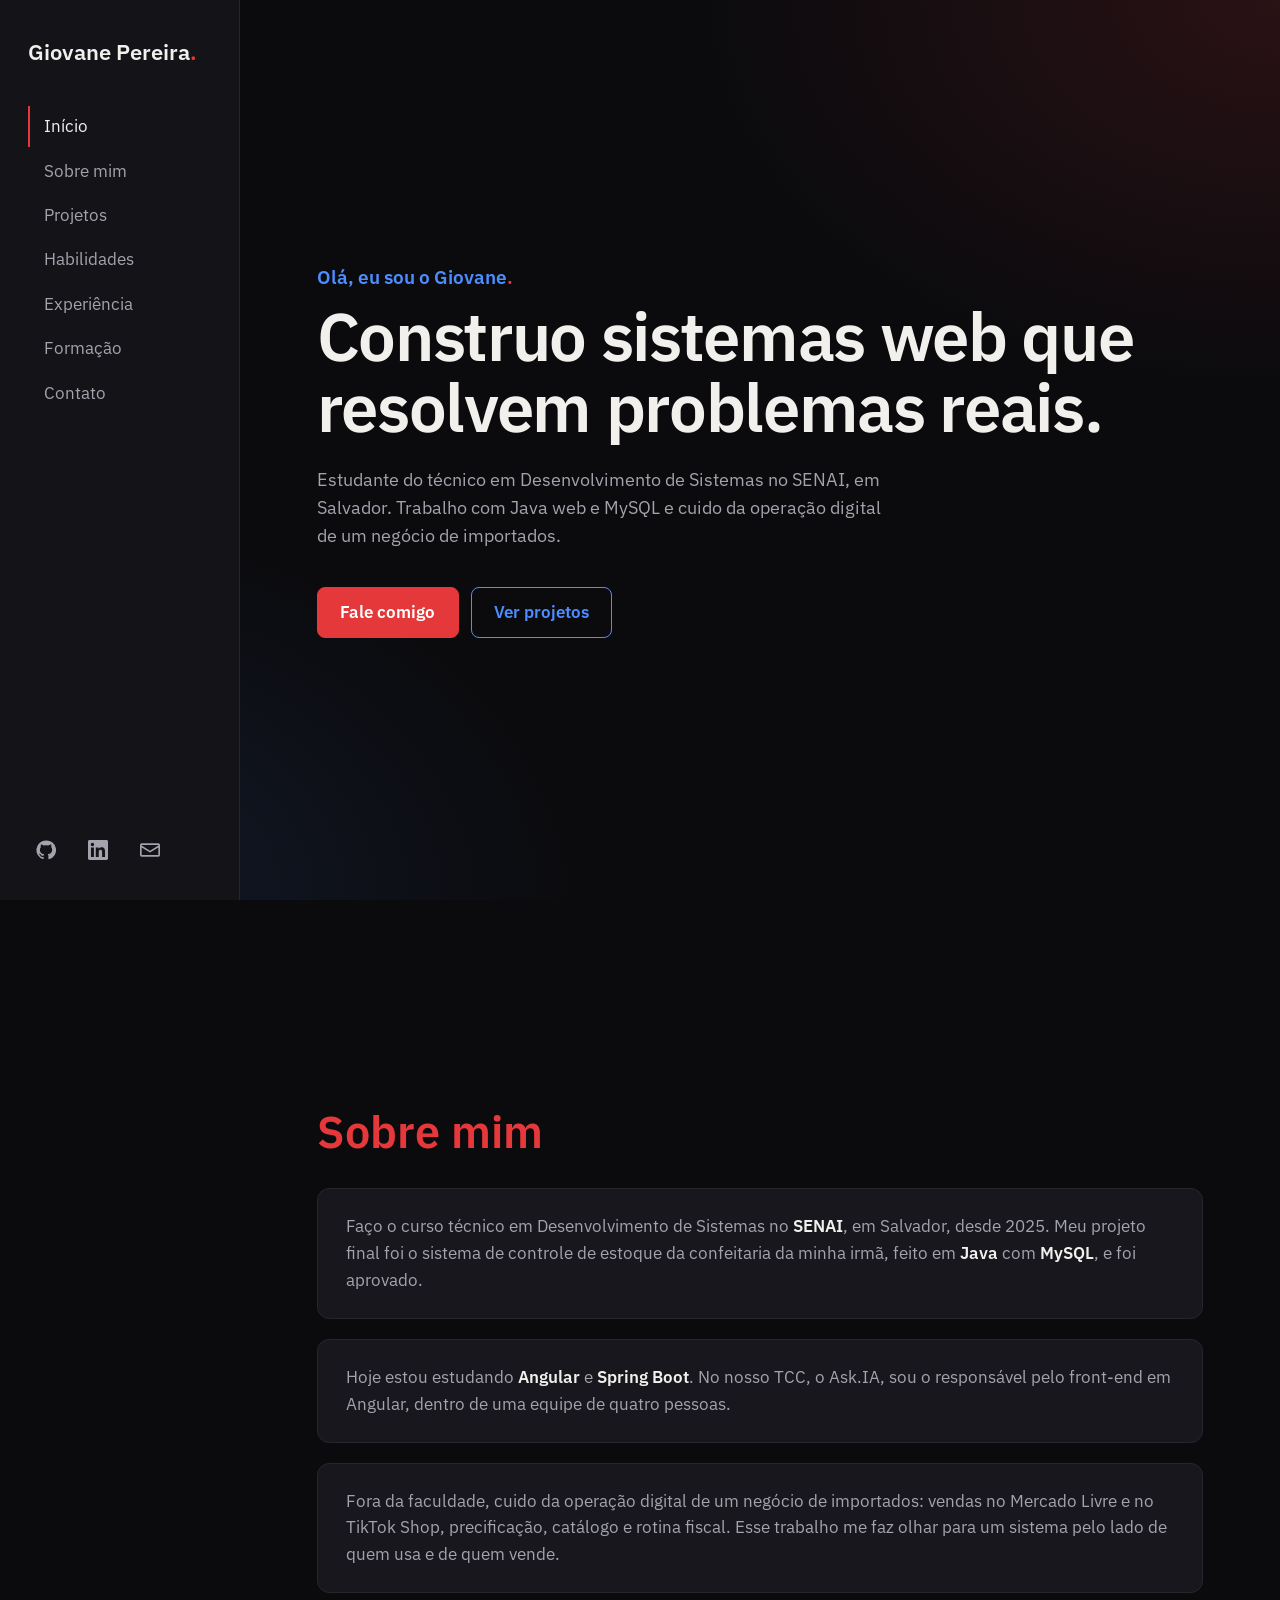
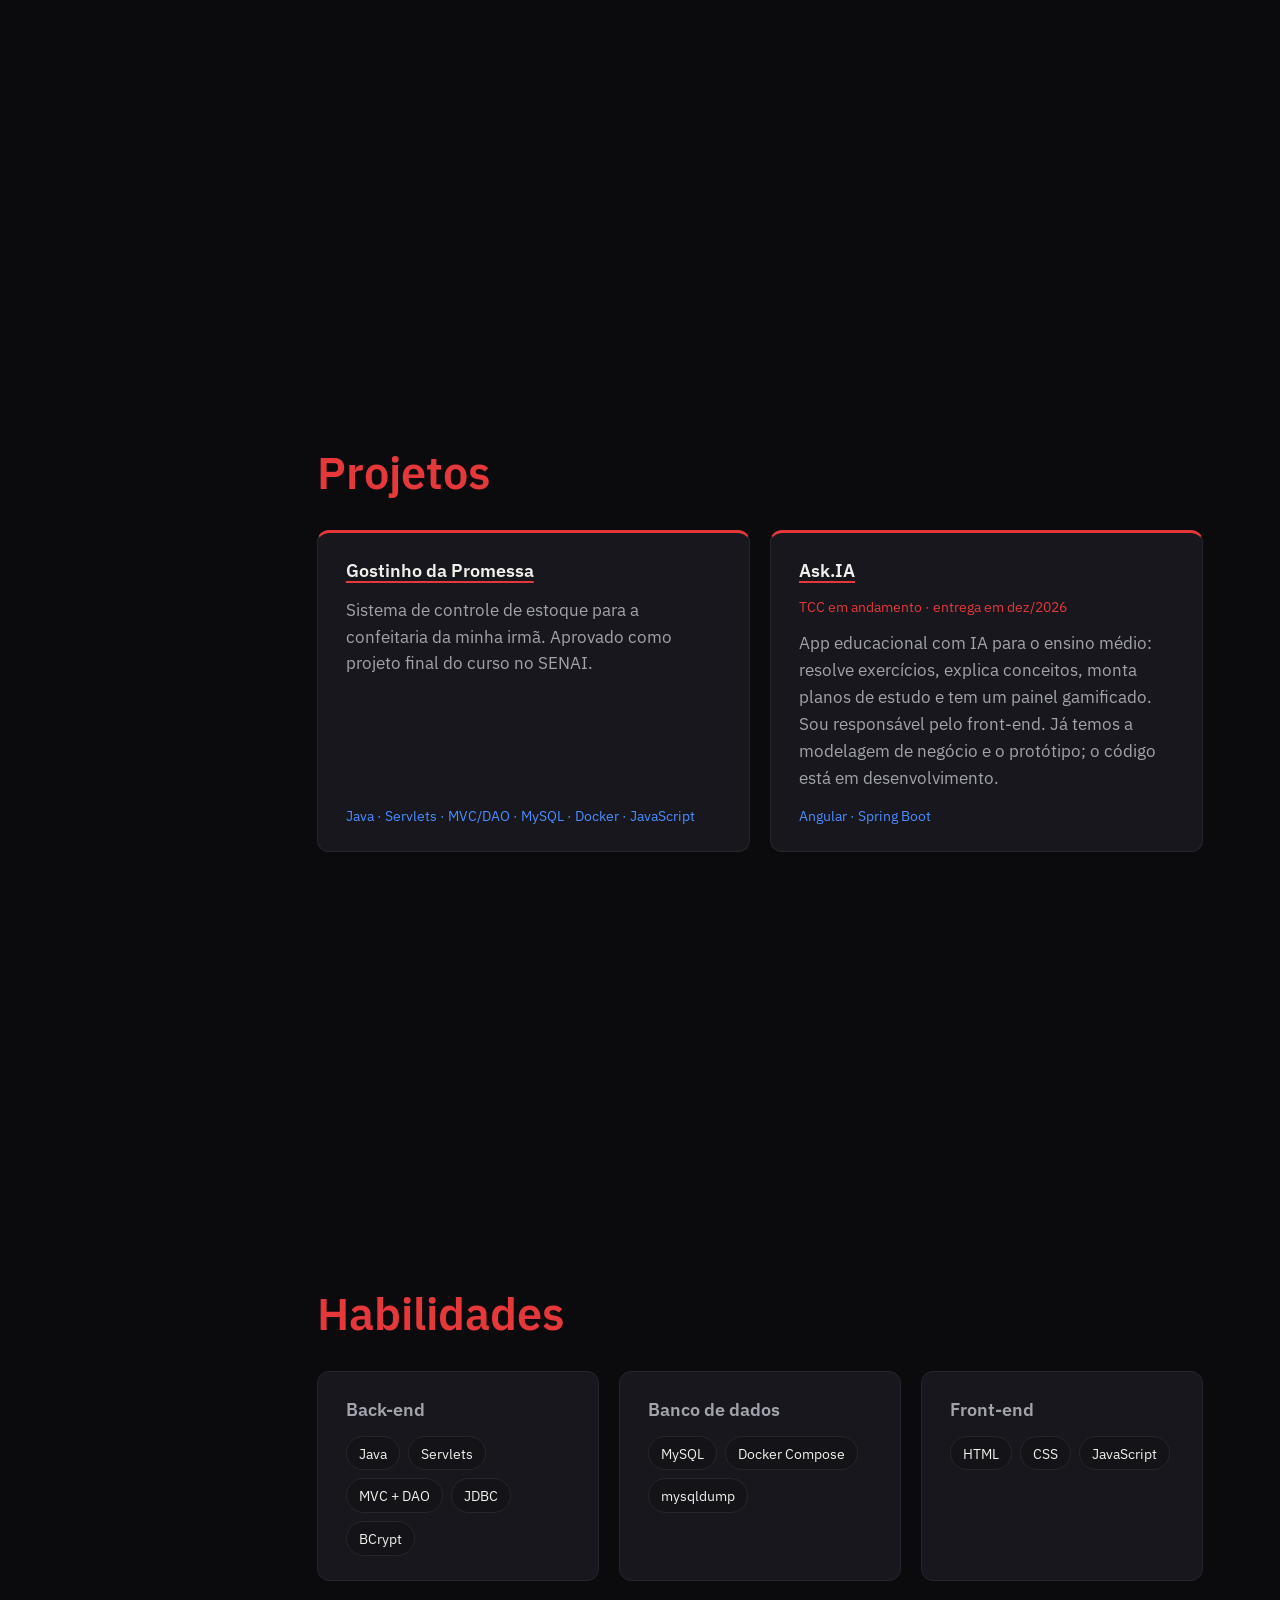
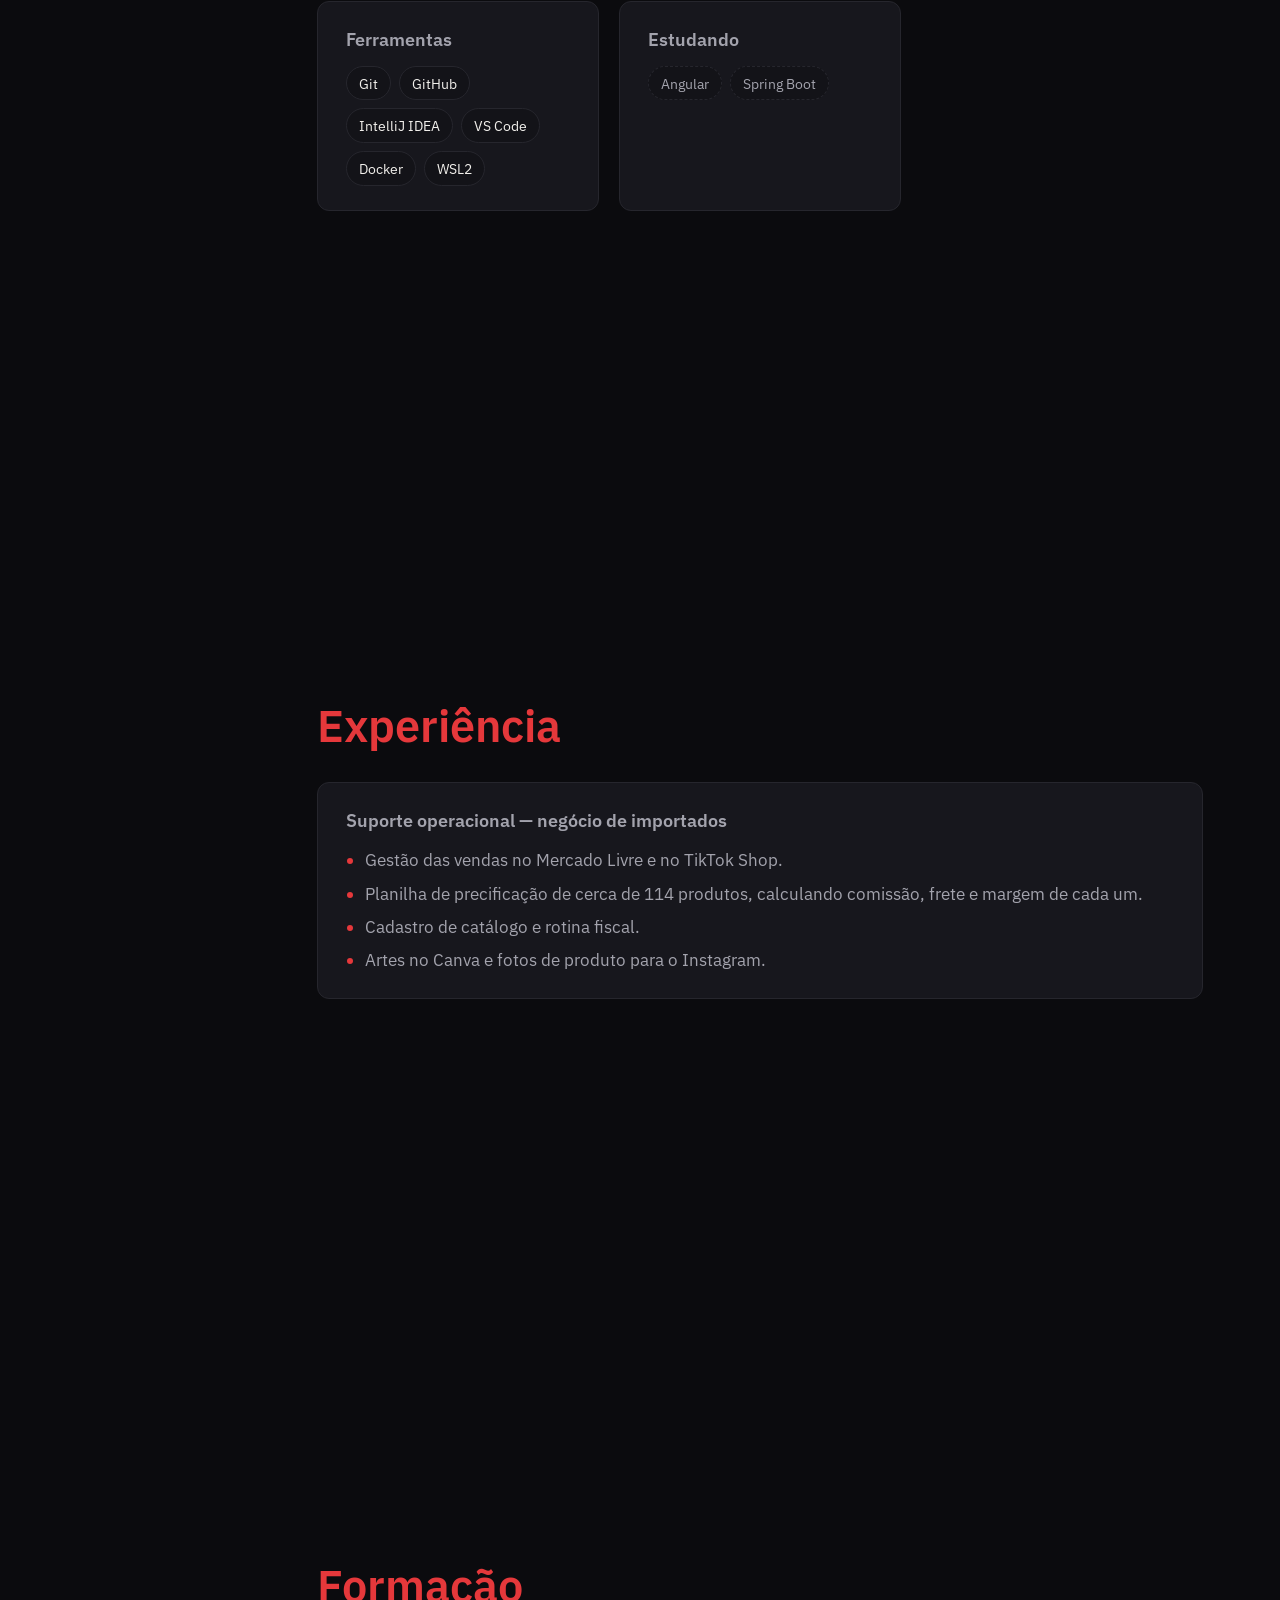
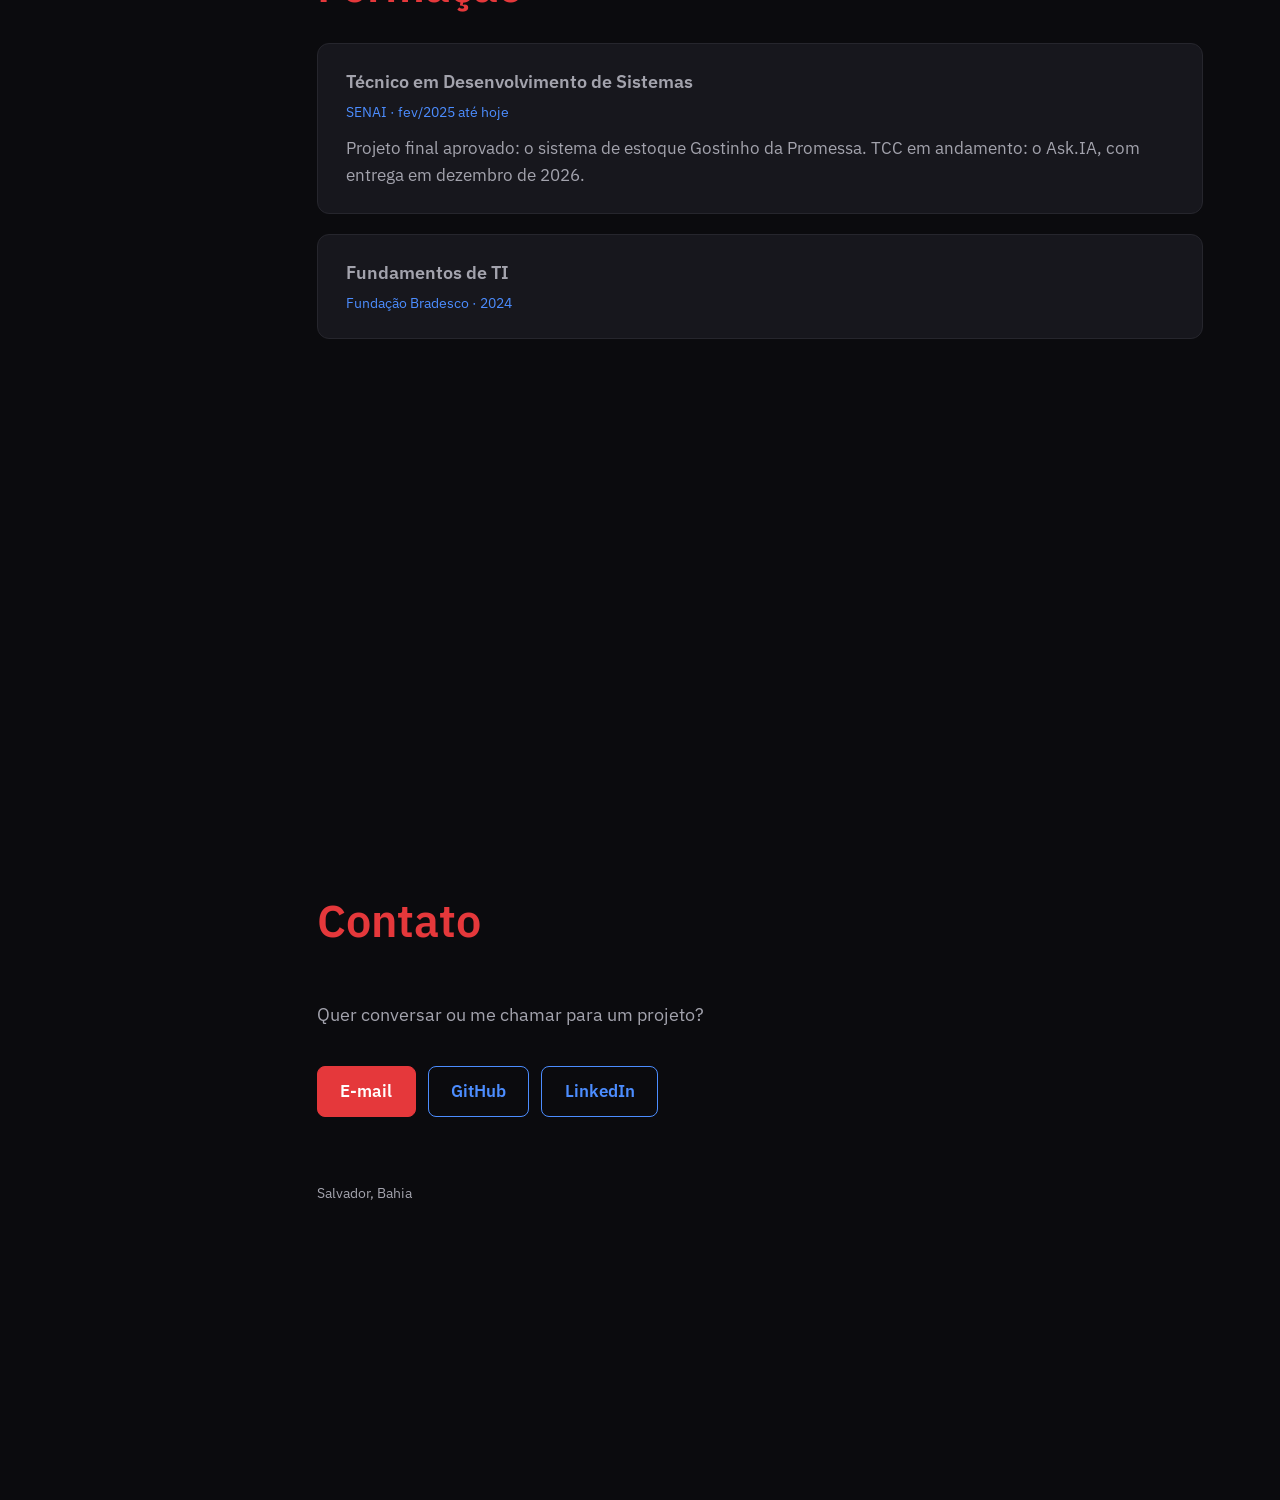
==== index.html @ b32527c3 "Linka o Ask.IA, remove sites de pagina unica e adiciona Formacao - Ask.IA agora aponta para o reposi" ====
<!DOCTYPE html>
<html lang="pt-BR">
<head>
  <meta charset="UTF-8">
  <meta name="viewport" content="width=device-width, initial-scale=1.0">
  <title>Giovane Pereira — Desenvolvedor</title>
  <meta name="description" content="Estudante do técnico em Desenvolvimento de Sistemas no SENAI, em Salvador. Java web, MySQL e front-end com HTML, CSS e JavaScript.">
  <meta name="theme-color" content="#0B0B0E">
  <link rel="preconnect" href="https://fonts.googleapis.com">
  <link rel="preconnect" href="https://fonts.gstatic.com" crossorigin>
  <link href="https://fonts.googleapis.com/css2?family=IBM+Plex+Sans:wght@400;600&display=swap" rel="stylesheet">
  <!-- O ?v= força o navegador a baixar o CSS novo quando ele mudar -->
  <link rel="stylesheet" href="styles.css?v=5">
</head>
<body>
  <aside class="lateral">
    <a class="marca" href="#inicio">Giovane Pereira<span class="ponto">.</span></a>

    <nav aria-label="Seções da página">
      <a href="#inicio">Início</a>
      <a href="#sobre">Sobre mim</a>
      <a href="#projetos">Projetos</a>
      <a href="#habilidades">Habilidades</a>
      <a href="#experiencia">Experiência</a>
      <a href="#formacao">Formação</a>
      <a href="#contato">Contato</a>
    </nav>

    <div class="redes">
      <a href="https://github.com/giovanepdev" aria-label="GitHub">
        <svg viewBox="0 0 24 24" aria-hidden="true"><path d="M12 .5a11.5 11.5 0 0 0-3.64 22.41c.58.1.79-.25.79-.56v-2c-3.2.7-3.88-1.37-3.88-1.37-.52-1.33-1.28-1.69-1.28-1.69-1.05-.72.08-.7.08-.7 1.16.08 1.77 1.19 1.77 1.19 1.03 1.77 2.7 1.26 3.36.96.1-.75.4-1.26.73-1.55-2.56-.29-5.25-1.28-5.25-5.68 0-1.26.45-2.28 1.19-3.09-.12-.29-.52-1.46.11-3.05 0 0 .97-.31 3.17 1.18a11 11 0 0 1 5.77 0c2.2-1.49 3.17-1.18 3.17-1.18.63 1.59.23 2.76.11 3.05.74.81 1.19 1.83 1.19 3.09 0 4.41-2.7 5.38-5.26 5.67.41.36.78 1.06.78 2.14v3.17c0 .31.21.67.8.56A11.5 11.5 0 0 0 12 .5Z"/></svg>
      </a>
      <a href="https://www.linkedin.com/in/giovane-pereira-dos-santos-98b679401/" aria-label="LinkedIn">
        <svg viewBox="0 0 24 24" aria-hidden="true"><path d="M20.45 20.45h-3.56v-5.57c0-1.33-.02-3.04-1.85-3.04-1.85 0-2.14 1.45-2.14 2.94v5.67H9.35V9h3.41v1.56h.05c.48-.9 1.64-1.85 3.37-1.85 3.6 0 4.27 2.37 4.27 5.46v6.28ZM5.34 7.43a2.06 2.06 0 1 1 0-4.13 2.06 2.06 0 0 1 0 4.13ZM7.12 20.45H3.56V9h3.56v11.45ZM22.22 0H1.77C.79 0 0 .77 0 1.73v20.54C0 23.23.79 24 1.77 24h20.45c.98 0 1.78-.77 1.78-1.73V1.73C24 .77 23.2 0 22.22 0Z"/></svg>
      </a>
      <a href="mailto:giovanegrv2015@gmail.com" aria-label="E-mail">
        <svg viewBox="0 0 24 24" aria-hidden="true"><path d="M2 4h20a2 2 0 0 1 2 2v12a2 2 0 0 1-2 2H2a2 2 0 0 1-2-2V6a2 2 0 0 1 2-2Zm0 2v.5l10 6.25L22 6.5V6H2Zm20 2.86-9.47 5.92a1 1 0 0 1-1.06 0L2 8.86V18h20V8.86Z"/></svg>
      </a>
    </div>
  </aside>

  <main>
    <section id="inicio" class="secao secao-inicio">
      <p class="saudacao">Olá, eu sou o Giovane<span class="ponto">.</span></p>
      <h1>Construo sistemas web que resolvem problemas reais.</h1>
      <p class="apresentacao">
        Estudante do técnico em Desenvolvimento de Sistemas no SENAI, em Salvador. Trabalho com Java
        web e MySQL e cuido da operação digital de um negócio de importados.
      </p>
      <div class="acoes">
        <a class="botao botao-principal" href="#contato">Fale comigo</a>
        <a class="botao" href="#projetos">Ver projetos</a>
      </div>
    </section>

    <section id="sobre" class="secao">
      <h2>Sobre mim</h2>
      <div class="cartoes">
        <div class="cartao">
          <p>
            Faço o curso técnico em Desenvolvimento de Sistemas no <strong>SENAI</strong>, em
            Salvador, desde 2025. Meu projeto final foi o sistema de controle de estoque da confeitaria da minha irmã,
            feito em <strong>Java</strong> com <strong>MySQL</strong>, e foi aprovado.
          </p>
        </div>
        <div class="cartao">
          <p>
            Hoje estou estudando <strong>Angular</strong> e <strong>Spring Boot</strong>. No nosso
            TCC, o Ask.IA, sou o responsável pelo front-end em Angular, dentro de uma equipe de
            quatro pessoas.
          </p>
        </div>
        <div class="cartao">
          <p>
            Fora da faculdade, cuido da operação digital de um negócio de importados: vendas no
            Mercado Livre e no TikTok Shop, precificação, catálogo e rotina fiscal. Esse trabalho
            me faz olhar para um sistema pelo lado de quem usa e de quem vende.
          </p>
        </div>
      </div>
    </section>

    <section id="projetos" class="secao">
      <h2>Projetos</h2>
      <div class="grade">
        <article class="cartao projeto">
          <h3><a href="https://github.com/giovanepdev/GostinhoDaPromessa">Gostinho da Promessa</a></h3>
          <p>
            Sistema de controle de estoque para a confeitaria da minha irmã. Aprovado como
            projeto final do curso no SENAI.
          </p>
          <p class="stack">Java · Servlets · MVC/DAO · MySQL · Docker · JavaScript</p>
        </article>

        <article class="cartao projeto">
          <h3><a href="https://github.com/Ask-IA/ProjetoAskIA">Ask.IA</a></h3>
          <p class="status">TCC em andamento · entrega em dez/2026</p>
          <p>
            App educacional com IA para o ensino médio: resolve exercícios, explica conceitos,
            monta planos de estudo e tem um painel gamificado. Sou responsável pelo front-end.
            Já temos a modelagem de negócio e o protótipo; o código está em desenvolvimento.
          </p>
          <p class="stack">Angular · Spring Boot</p>
        </article>
      </div>
    </section>

    <section id="habilidades" class="secao">
      <h2>Habilidades</h2>
      <div class="grade">
        <div class="cartao">
          <h3>Back-end</h3>
          <ul class="etiquetas">
            <li>Java</li><li>Servlets</li><li>MVC + DAO</li><li>JDBC</li><li>BCrypt</li>
          </ul>
        </div>
        <div class="cartao">
          <h3>Banco de dados</h3>
          <ul class="etiquetas">
            <li>MySQL</li><li>Docker Compose</li><li>mysqldump</li>
          </ul>
        </div>
        <div class="cartao">
          <h3>Front-end</h3>
          <ul class="etiquetas">
            <li>HTML</li><li>CSS</li><li>JavaScript</li>
          </ul>
        </div>
        <div class="cartao">
          <h3>Ferramentas</h3>
          <ul class="etiquetas">
            <li>Git</li><li>GitHub</li><li>IntelliJ IDEA</li><li>VS Code</li><li>Docker</li><li>WSL2</li>
          </ul>
        </div>
        <div class="cartao">
          <h3>Estudando</h3>
          <ul class="etiquetas etiquetas-estudo">
            <li>Angular</li><li>Spring Boot</li>
          </ul>
        </div>
      </div>
    </section>

    <section id="experiencia" class="secao">
      <h2>Experiência</h2>
      <div class="cartoes">
        <article class="cartao">
          <h3>Suporte operacional — negócio de importados</h3>
          <ul class="lista">
            <li>Gestão das vendas no Mercado Livre e no TikTok Shop.</li>
            <li>Planilha de precificação de cerca de 114 produtos, calculando comissão, frete e margem de cada um.</li>
            <li>Cadastro de catálogo e rotina fiscal.</li>
            <li>Artes no Canva e fotos de produto para o Instagram.</li>
          </ul>
        </article>
      </div>
    </section>

    <section id="formacao" class="secao">
      <h2>Formação</h2>
      <div class="cartoes">
        <article class="cartao">
          <h3>Técnico em Desenvolvimento de Sistemas</h3>
          <p class="periodo">SENAI · fev/2025 até hoje</p>
          <p>
            Projeto final aprovado: o sistema de estoque Gostinho da Promessa. TCC em andamento:
            o Ask.IA, com entrega em dezembro de 2026.
          </p>
        </article>
        <article class="cartao">
          <h3>Fundamentos de TI</h3>
          <p class="periodo">Fundação Bradesco · 2024</p>
        </article>
      </div>
    </section>

    <section id="contato" class="secao secao-contato">
      <h2>Contato</h2>
      <p class="apresentacao">Quer conversar ou me chamar para um projeto?</p>
      <div class="acoes">
        <a class="botao botao-principal" href="mailto:giovanegrv2015@gmail.com">E-mail</a>
        <a class="botao" href="https://github.com/giovanepdev">GitHub</a>
        <a class="botao" href="https://www.linkedin.com/in/giovane-pereira-dos-santos-98b679401/">LinkedIn</a>
      </div>
      <footer>Salvador, Bahia</footer>
    </section>
  </main>

  <script>
    // Marca na barra lateral a seção que está visível na tela
    const links = document.querySelectorAll('.lateral nav a');
    const secoes = document.querySelectorAll('main section[id]');

    function marcarAtivo(id) {
      links.forEach((link) => {
        if (link.getAttribute('href') === '#' + id) {
          link.setAttribute('aria-current', 'true');
          // No celular o menu rola de lado: mantém o link ativo à vista
          link.scrollIntoView({ block: 'nearest', inline: 'nearest' });
        } else {
          link.removeAttribute('aria-current');
        }
      });
    }

    // Seção clicada no menu. Perto do fim da página ela pode não chegar ao topo da tela,
    // então o clique vale até a pessoa rolar por conta própria.
    let clicada = null;

    document.querySelectorAll('a[href^="#"]').forEach((link) => {
      link.addEventListener('click', () => {
        clicada = link.getAttribute('href').slice(1);
        marcarAtivo(clicada);
      });
    });

    ['wheel', 'touchstart', 'keydown'].forEach((evento) => {
      window.addEventListener(evento, () => { clicada = null; }, { passive: true });
    });

    function atualizar() {
      const noFim = window.innerHeight + window.scrollY >= document.documentElement.scrollHeight - 2;
      if (noFim) return marcarAtivo(clicada || secoes[secoes.length - 1].id);
      if (clicada) return;

      let atual = secoes[0].id;
      secoes.forEach((secao) => {
        if (secao.getBoundingClientRect().top <= window.innerHeight * 0.4) atual = secao.id;
      });
      marcarAtivo(atual);
    }

    window.addEventListener('scroll', atualizar, { passive: true });
    atualizar();
  </script>
</body>
</html>
---- styles.css ----
:root {
  --preto: #0B0B0E;
  --superficie: #131318;
  --cartao: #17171D;
  --grafite: #26262D;
  --texto: #F2F0EC;
  --texto-fraco: #A3A3AD;
  --vermelho: #E5383B;
  --azul: #4C8DFF;
  --largura-lateral: 240px;
}

* { box-sizing: border-box; }

html {
  scroll-behavior: smooth;
  /* Cada seção "encaixa" no topo da tela ao rolar, sem prender quem rola devagar */
  scroll-snap-type: y proximity;
}

@media (prefers-reduced-motion: reduce) {
  html { scroll-behavior: auto; }
}

body {
  margin: 0;
  background:
    radial-gradient(60rem 40rem at 100% 0%, rgba(229, 56, 59, 0.14), transparent 60%),
    radial-gradient(60rem 40rem at 0% 100%, rgba(76, 141, 255, 0.12), transparent 60%),
    var(--preto);
  background-attachment: fixed;
  color: var(--texto);
  font-family: "IBM Plex Sans", system-ui, sans-serif;
  font-size: 1.05rem;
  line-height: 1.6;
}

.ponto { color: var(--vermelho); }

a:focus-visible {
  outline: 2px solid var(--azul);
  outline-offset: 3px;
  border-radius: 4px;
}

/* Barra lateral */

.lateral {
  position: fixed;
  inset: 0 auto 0 0;
  z-index: 1;
  display: flex;
  flex-direction: column;
  width: var(--largura-lateral);
  padding: 2.5rem 1.75rem 2rem;
  background: var(--superficie);
  border-right: 1px solid var(--grafite);
}

.marca {
  margin-bottom: 2.5rem;
  font-size: 1.35rem;
  font-weight: 600;
  line-height: 1.2;
  color: var(--texto);
  text-decoration: none;
}

.lateral nav {
  display: flex;
  flex-direction: column;
  gap: 0.2rem;
}

.lateral nav a {
  padding: 0.45rem 0 0.45rem 0.9rem;
  border-left: 2px solid transparent;
  color: var(--texto-fraco);
  text-decoration: none;
}

.lateral nav a:hover { color: var(--texto); }

.lateral nav a[aria-current] {
  color: var(--texto);
  border-left-color: var(--vermelho);
}

.redes {
  display: flex;
  gap: 1rem;
  margin-top: auto;
}

.redes a {
  display: grid;
  place-items: center;
  width: 2.25rem;
  height: 2.25rem;
  color: var(--texto-fraco);
}

.redes a:hover { color: var(--azul); }

.redes svg {
  width: 1.25rem;
  height: 1.25rem;
  fill: currentColor;
}

/* Seções: cada categoria ocupa uma tela inteira */

main { margin-left: var(--largura-lateral); }

.secao {
  display: flex;
  flex-direction: column;
  justify-content: center;
  min-height: 100vh;
  min-height: 100svh;
  padding: 5rem clamp(1.5rem, 6vw, 5rem);
  scroll-snap-align: start;
}

.secao > * { width: 100%; max-width: 62rem; }

h1 {
  margin: 0.5rem 0 0;
  max-width: 18ch;
  font-size: clamp(2.4rem, 5.5vw, 4.2rem);
  font-weight: 600;
  line-height: 1.05;
  letter-spacing: -0.02em;
}

.saudacao {
  margin: 0;
  color: var(--azul);
  font-size: 1.2rem;
  font-weight: 600;
}

.apresentacao {
  margin: 1.5rem 0 0;
  max-width: 52ch;
  color: var(--texto-fraco);
  font-size: 1.1rem;
}

h2 {
  margin: 0 0 2rem;
  font-size: clamp(2rem, 4vw, 2.8rem);
  font-weight: 600;
  line-height: 1.1;
  color: var(--vermelho);
}

h3 {
  margin: 0 0 0.75rem;
  font-size: 1.1rem;
  font-weight: 600;
}

p { margin: 0; }

strong { color: var(--texto); font-weight: 600; }

/* Botões */

.acoes {
  display: flex;
  flex-wrap: wrap;
  gap: 0.75rem;
  margin-top: 2.25rem;
}

.botao {
  padding: 0.7rem 1.4rem;
  border: 1.5px solid var(--azul);
  border-radius: 8px;
  color: var(--azul);
  font-weight: 600;
  text-decoration: none;
}

.botao:hover { background: rgba(76, 141, 255, 0.12); }

.botao-principal {
  border-color: var(--vermelho);
  background: var(--vermelho);
  color: #fff;
}

.botao-principal:hover { background: #C92E31; }

/* Cartões */

.cartoes {
  display: flex;
  flex-direction: column;
  gap: 1.25rem;
}

.grade {
  display: grid;
  grid-template-columns: repeat(auto-fit, minmax(16rem, 1fr));
  gap: 1.25rem;
}

.cartao {
  padding: 1.5rem 1.75rem;
  background: var(--cartao);
  border: 1px solid var(--grafite);
  border-radius: 12px;
  color: var(--texto-fraco);
}

.projeto {
  display: flex;
  flex-direction: column;
  gap: 0.75rem;
  border-top: 3px solid var(--vermelho);
}

.projeto h3 { margin: 0; }

.projeto .stack { margin-top: auto; }

.cartao h3 a {
  color: var(--texto);
  text-decoration: underline;
  text-decoration-color: var(--vermelho);
  text-underline-offset: 4px;
  text-decoration-thickness: 2px;
}

.cartao h3 a:hover {
  color: var(--azul);
  text-decoration-color: var(--azul);
}

.stack {
  font-size: 0.9rem;
  color: var(--azul);
}

.status {
  font-size: 0.85rem;
  color: var(--vermelho);
}

.periodo {
  margin: -0.5rem 0 0.75rem;
  font-size: 0.9rem;
  color: var(--azul);
}

.periodo:last-child { margin-bottom: 0; }

.etiquetas {
  display: flex;
  flex-wrap: wrap;
  gap: 0.5rem;
  margin: 0;
  padding: 0;
  list-style: none;
}

.etiquetas li {
  padding: 0.3rem 0.75rem;
  border: 1px solid var(--grafite);
  border-radius: 999px;
  background: var(--superficie);
  color: var(--texto);
  font-size: 0.9rem;
}

.etiquetas-estudo li {
  border-style: dashed;
  color: var(--texto-fraco);
}

.lista {
  margin: 0;
  padding-left: 1.2rem;
}

.lista li + li { margin-top: 0.4rem; }

.lista li::marker { color: var(--vermelho); }

.secao-contato footer {
  margin-top: 4rem;
  color: var(--texto-fraco);
  font-size: 0.9rem;
}

/* Telas estreitas: a barra lateral vira um menu fixo no topo */

@media (max-width: 820px) {
  html { scroll-snap-type: none; }

  .lateral {
    position: sticky;
    inset: 0 auto auto;
    width: auto;
    padding: 0.4rem 16px 0;
    border-right: 0;
    border-bottom: 1px solid var(--grafite);
  }

  /* O nome já aparece logo abaixo e os ícones estão em Contato */
  .marca,
  .redes { display: none; }

  .lateral nav {
    flex-direction: row;
    gap: 1.1rem;
    overflow-x: auto;
    scrollbar-width: none;
  }

  .lateral nav::-webkit-scrollbar { display: none; }

  .lateral nav a {
    flex: none;
    padding: 0.5rem 0 0.7rem;
    border-left: 0;
    border-bottom: 2px solid transparent;
    font-size: 0.9rem;
  }

  .lateral nav a[aria-current] { border-bottom-color: var(--vermelho); }

  main { margin-left: 0; }

  .secao {
    min-height: 0;
    padding: 3.5rem 16px;
    scroll-margin-top: 3rem;
  }

  .secao-inicio { min-height: calc(100svh - 3rem); }

  .cartao { padding: 1.25rem; }
}
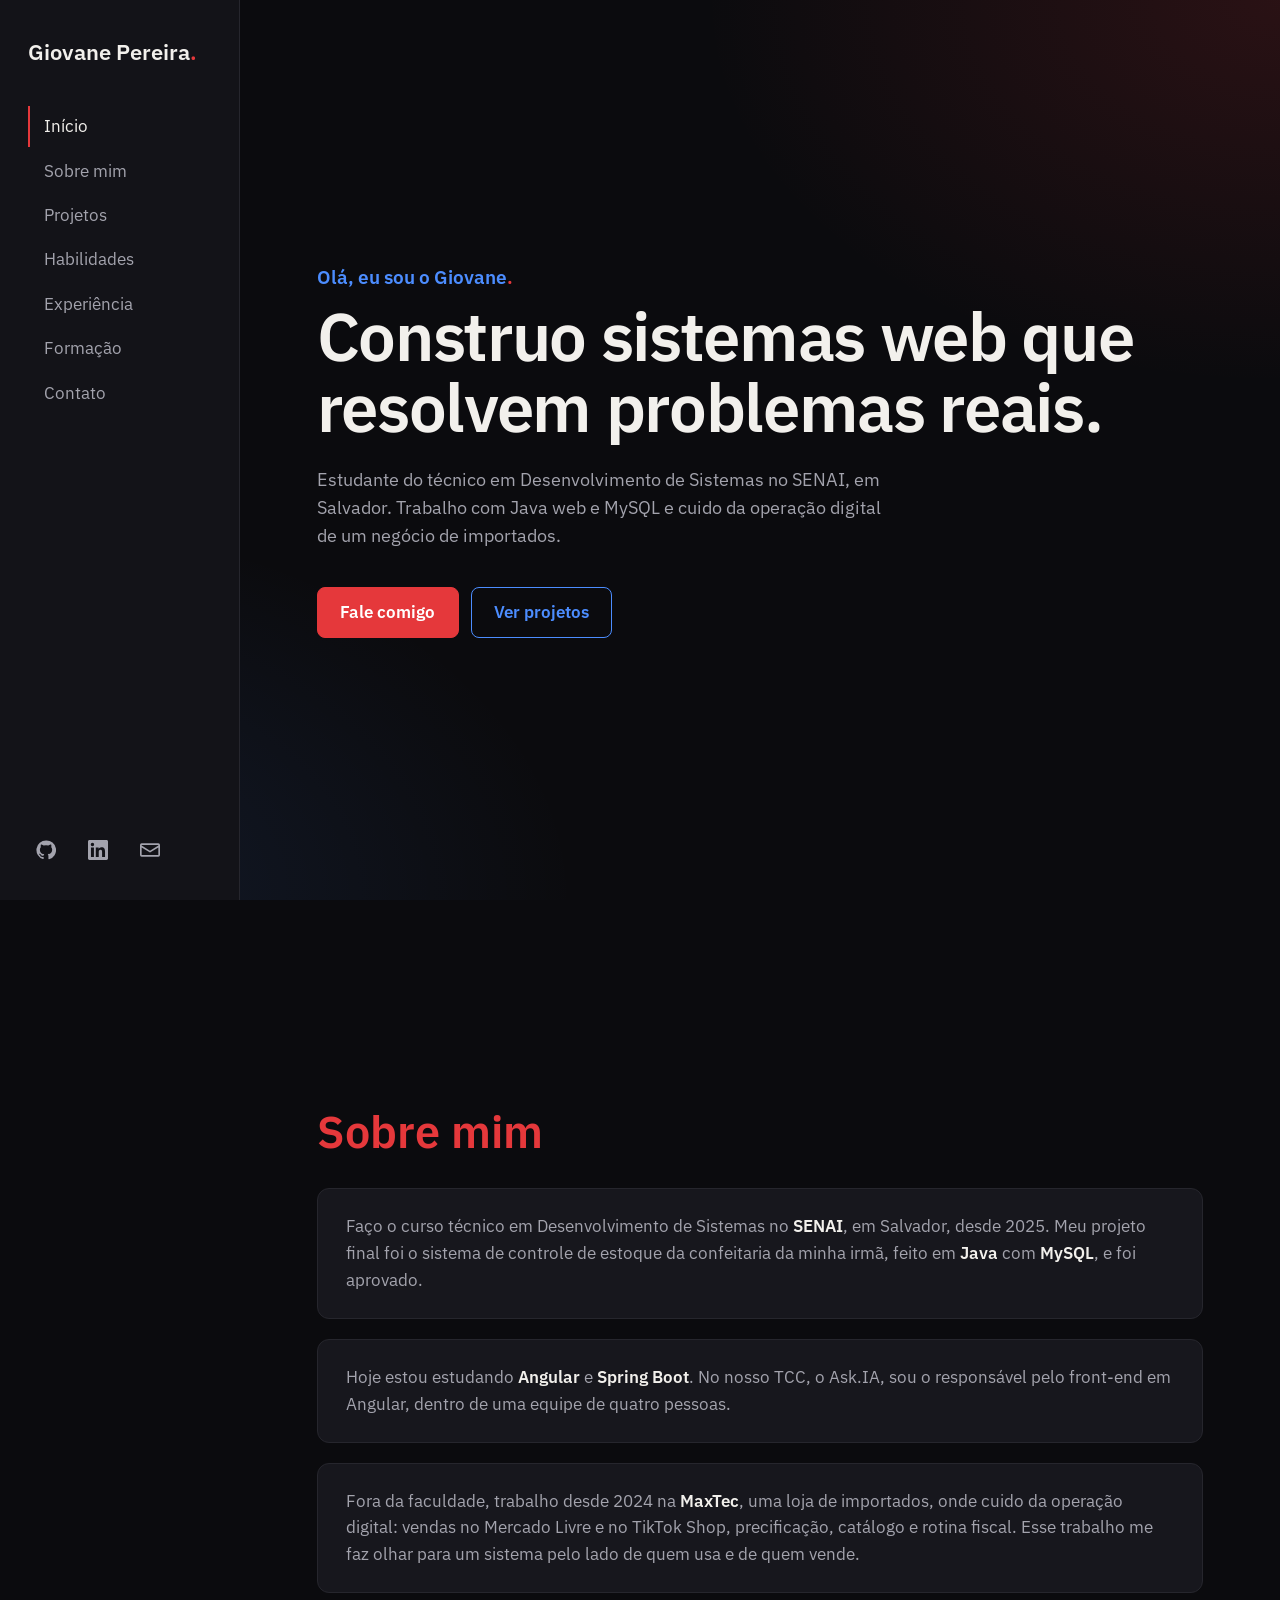
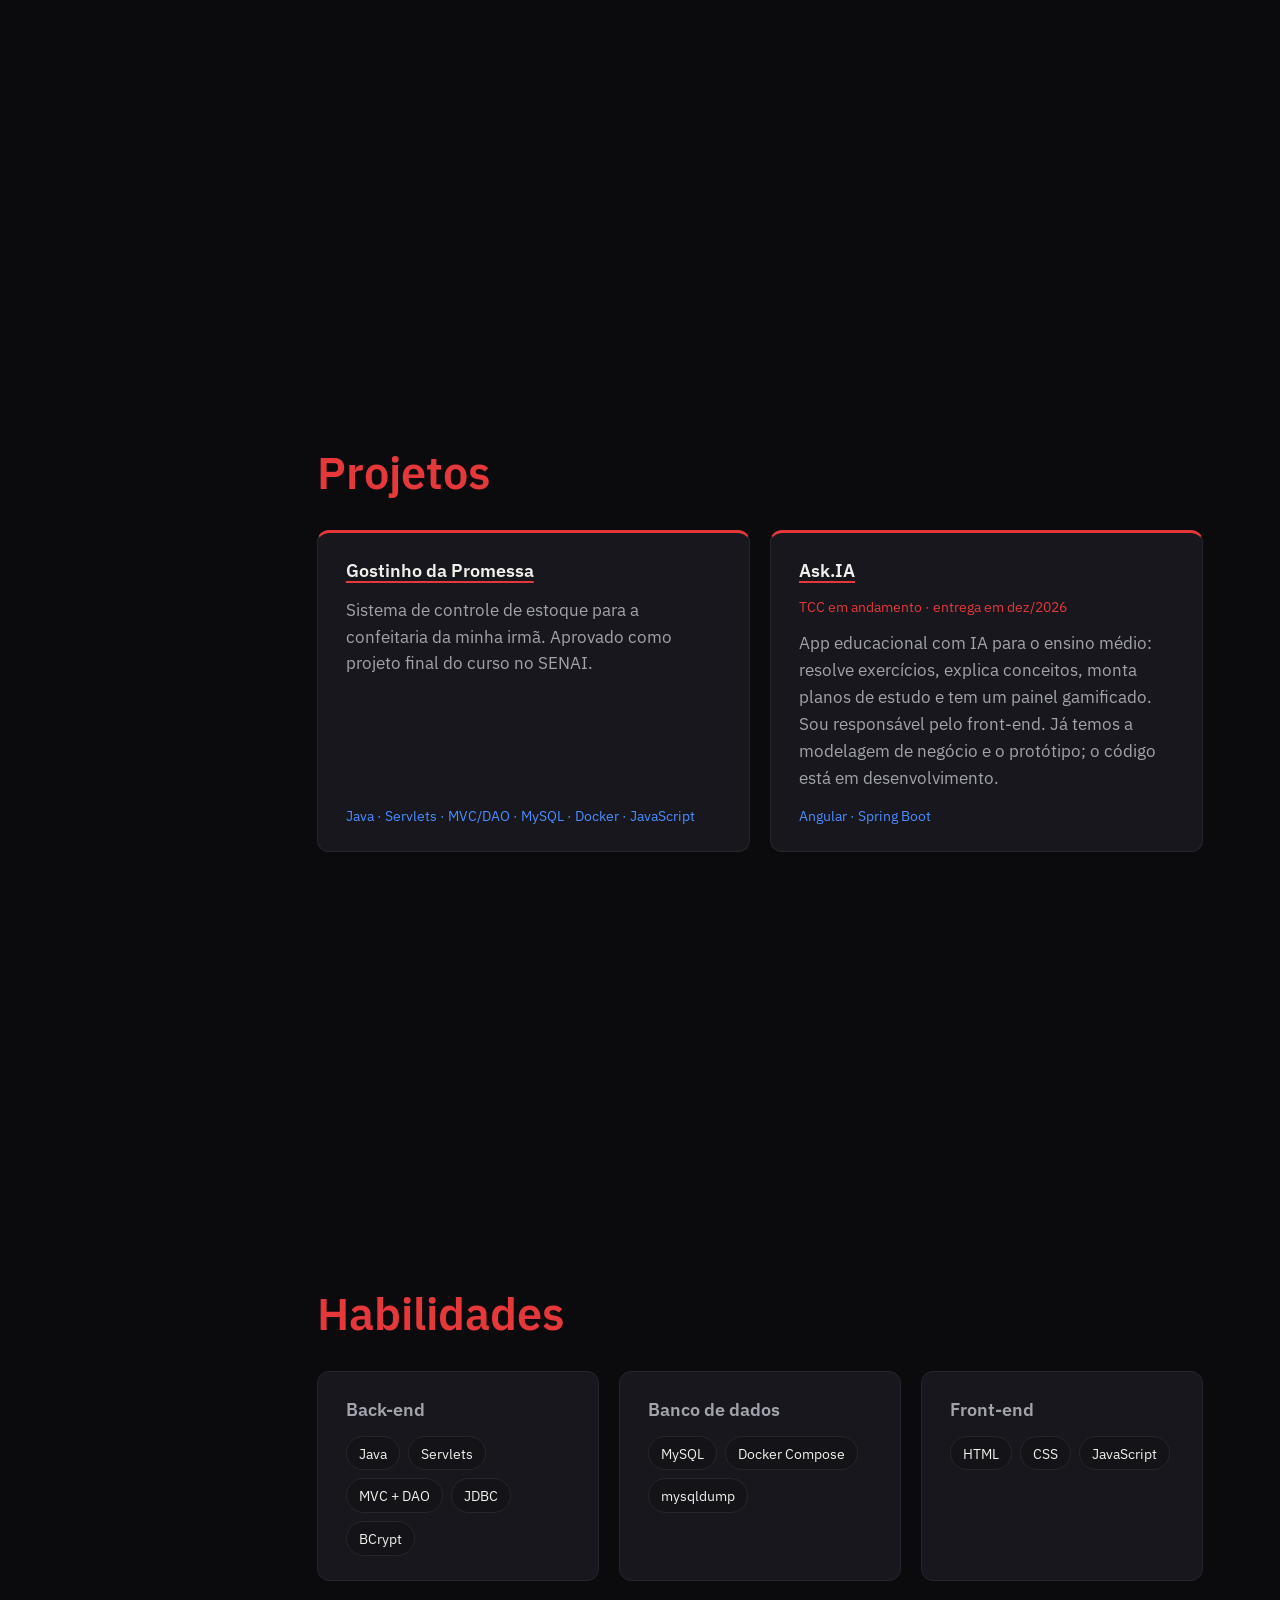
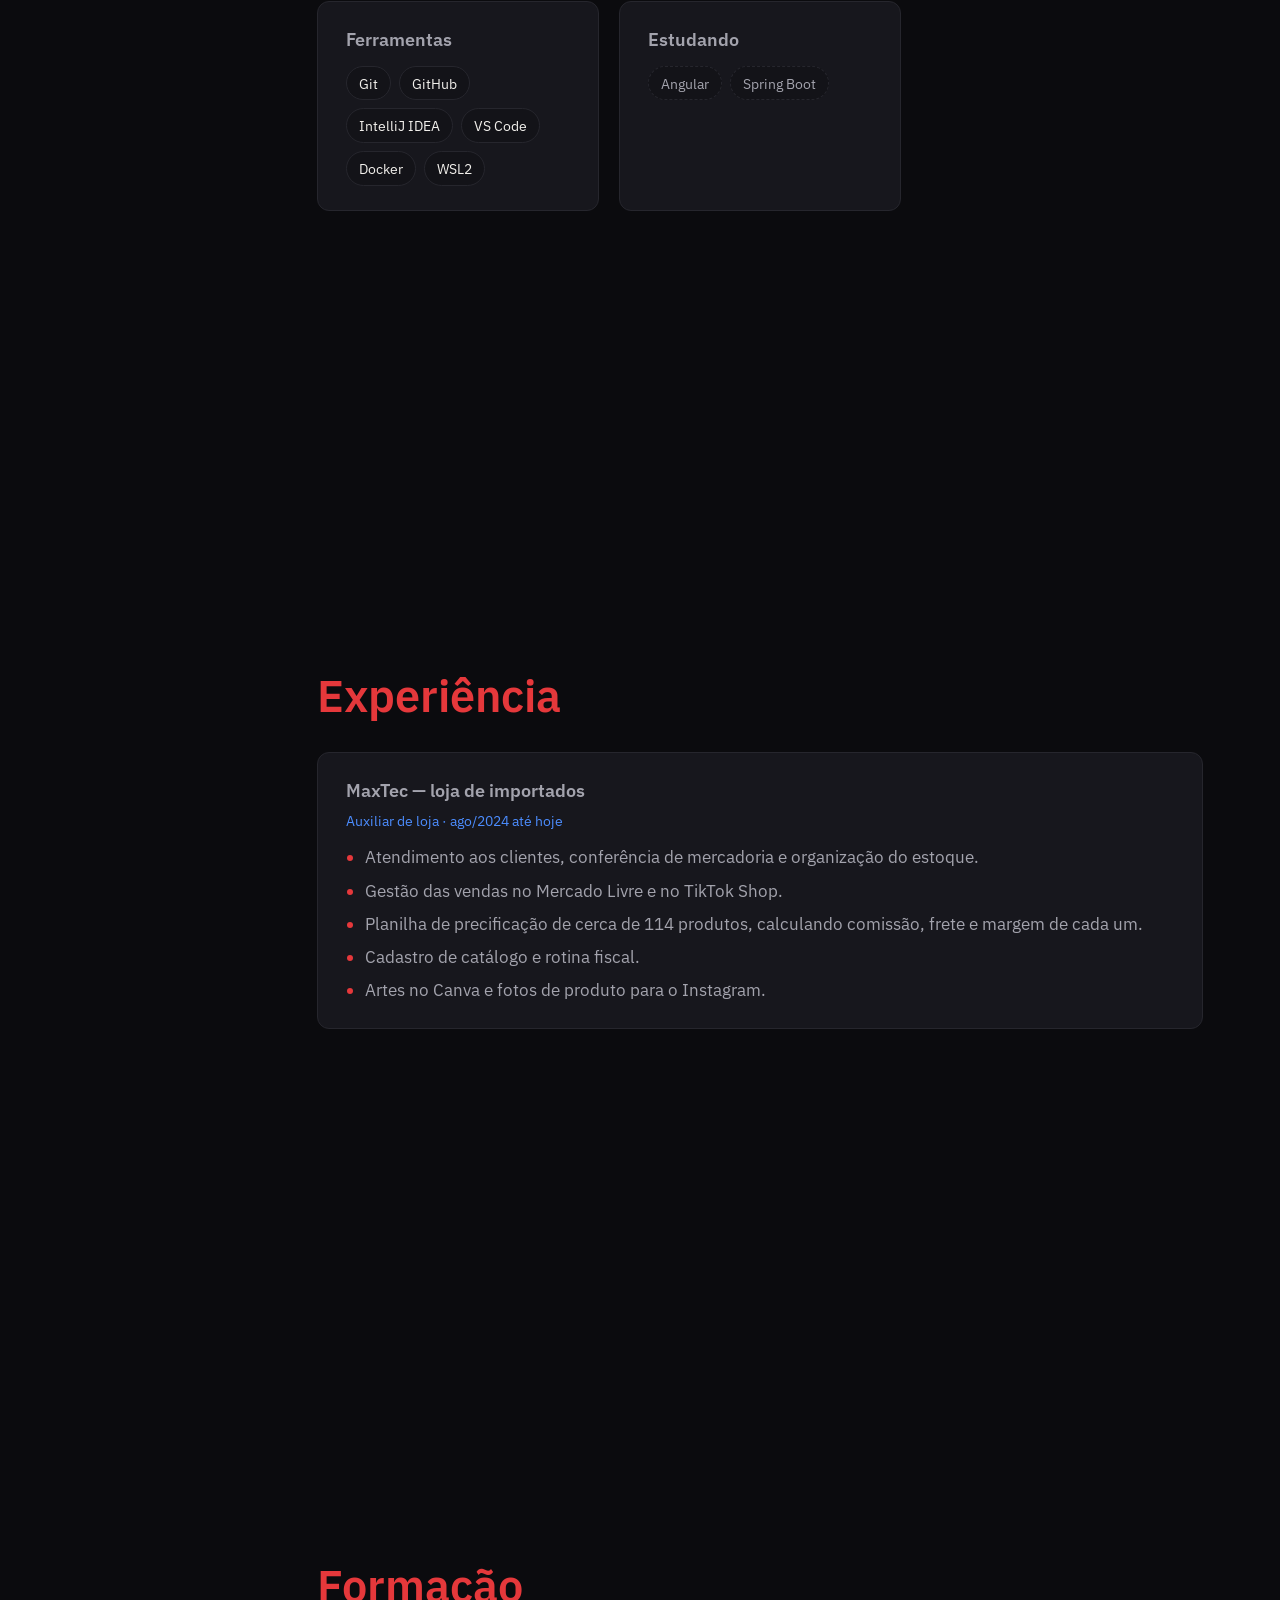
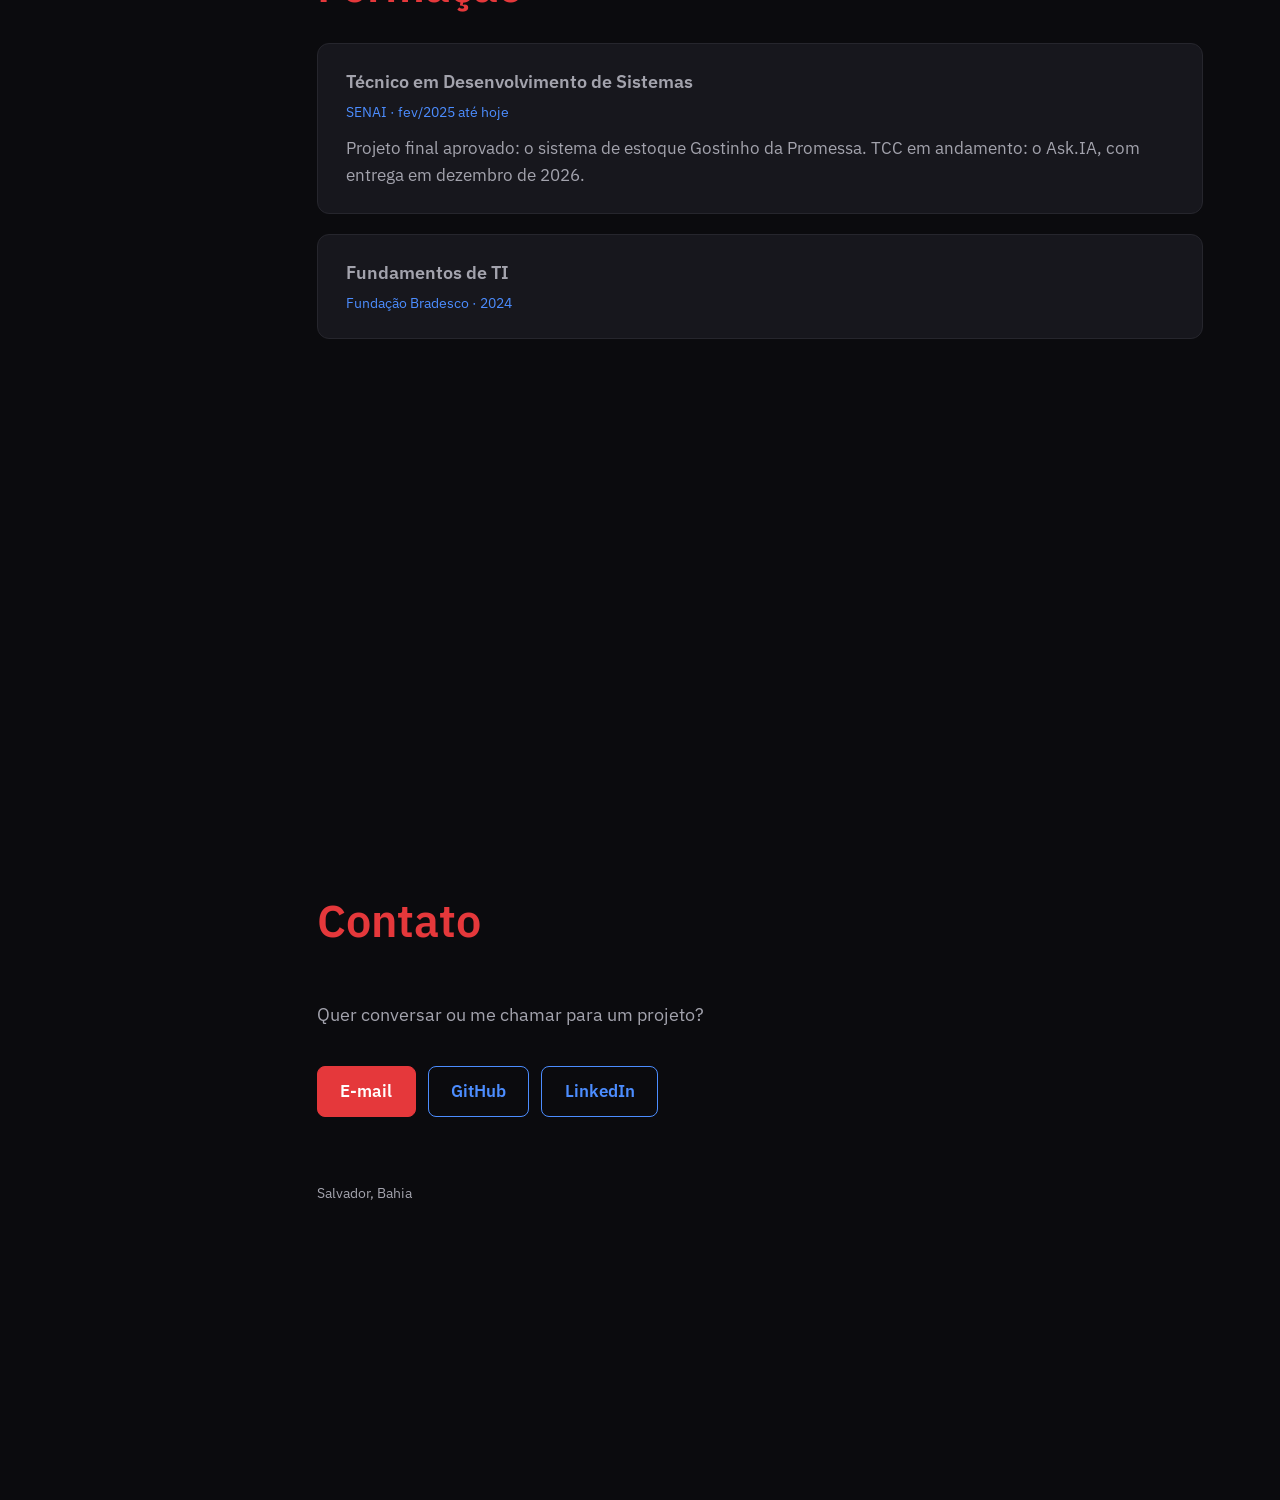
==== commit 1173766b: "Identifica a loja de importados como MaxTec A experiencia do curriculo (MaxTec, auxiliar de loja des" ====
--- a/index.html
+++ b/index.html
@@ -72,8 +72,9 @@
         </div>
         <div class="cartao">
           <p>
-            Fora da faculdade, cuido da operação digital de um negócio de importados: vendas no
-            Mercado Livre e no TikTok Shop, precificação, catálogo e rotina fiscal. Esse trabalho
+            Fora da faculdade, trabalho desde 2024 na <strong>MaxTec</strong>, uma loja de importados,
+            onde cuido da operação digital: vendas no Mercado Livre e no TikTok Shop, precificação,
+            catálogo e rotina fiscal. Esse trabalho
             me faz olhar para um sistema pelo lado de quem usa e de quem vende.
           </p>
         </div>
@@ -145,8 +146,10 @@
       <h2>Experiência</h2>
       <div class="cartoes">
         <article class="cartao">
-          <h3>Suporte operacional — negócio de importados</h3>
+          <h3>MaxTec — loja de importados</h3>
+          <p class="periodo">Auxiliar de loja · ago/2024 até hoje</p>
           <ul class="lista">
+            <li>Atendimento aos clientes, conferência de mercadoria e organização do estoque.</li>
             <li>Gestão das vendas no Mercado Livre e no TikTok Shop.</li>
             <li>Planilha de precificação de cerca de 114 produtos, calculando comissão, frete e margem de cada um.</li>
             <li>Cadastro de catálogo e rotina fiscal.</li>
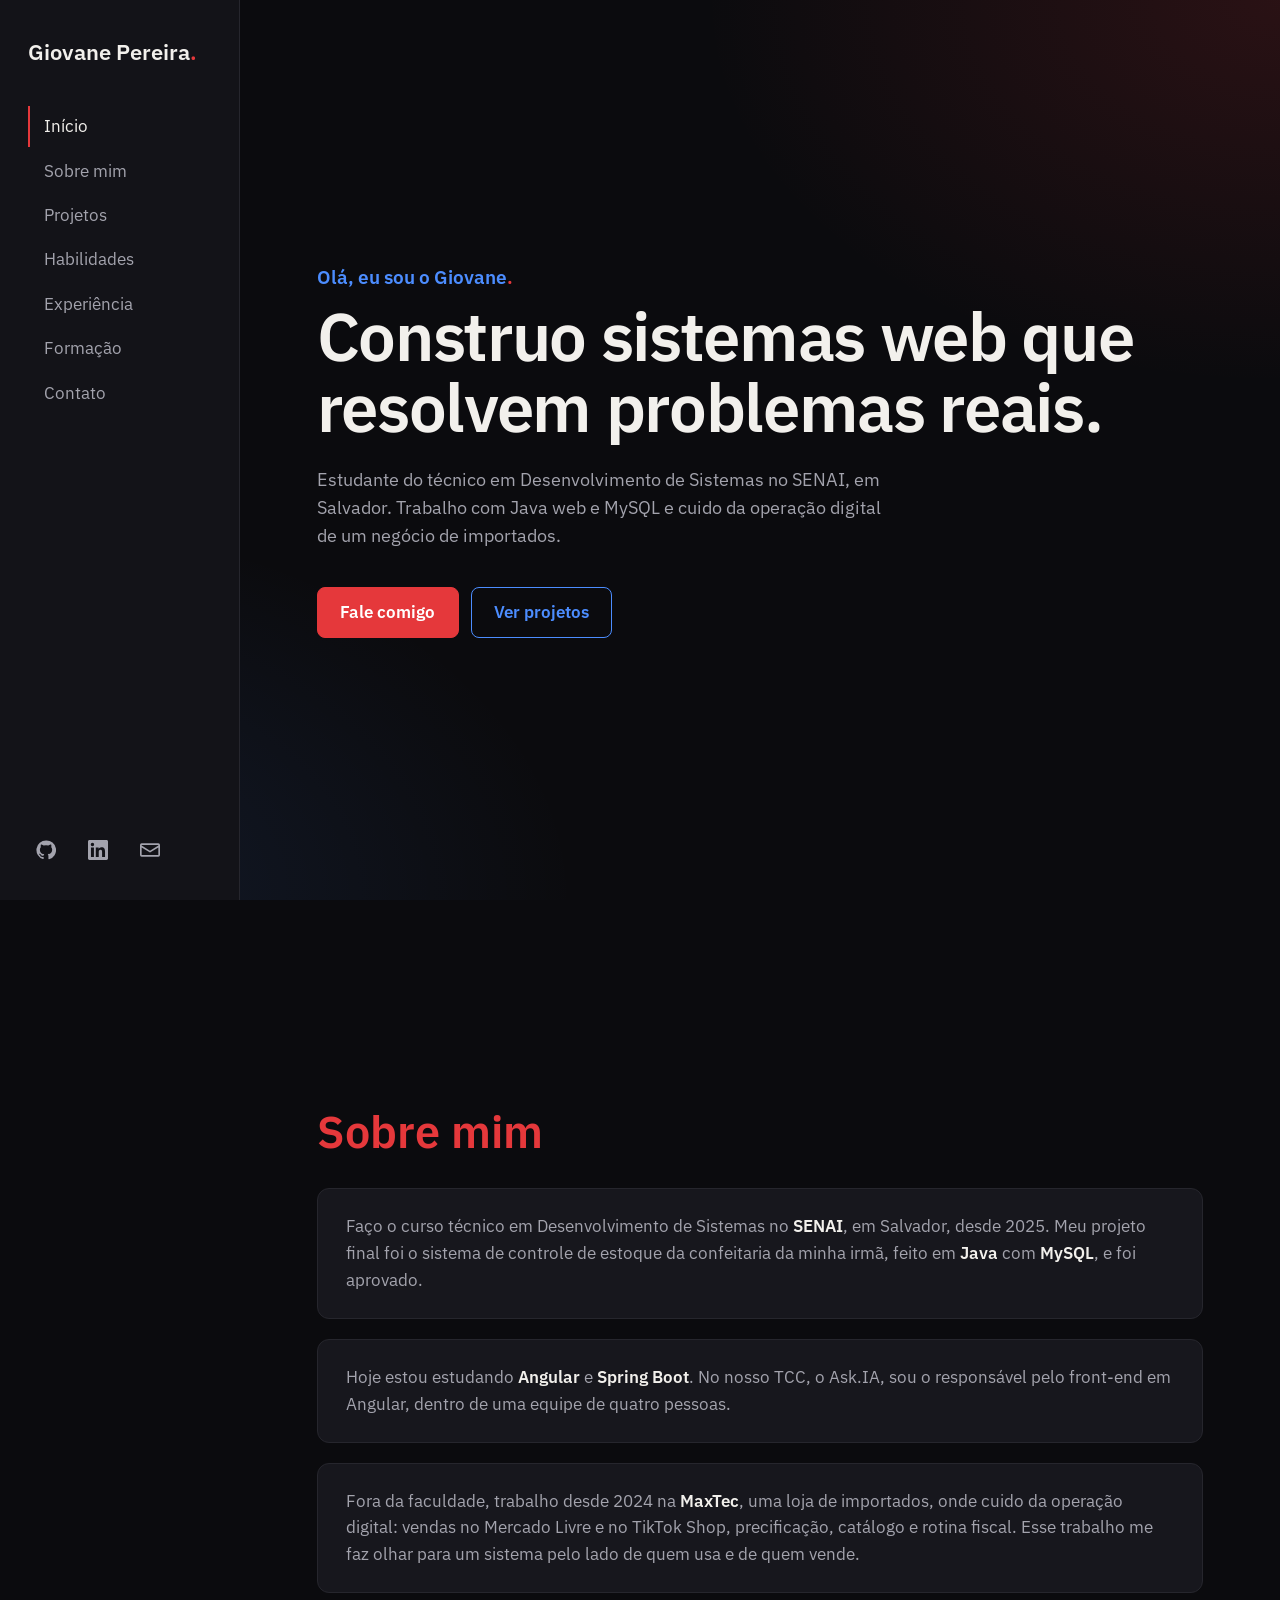
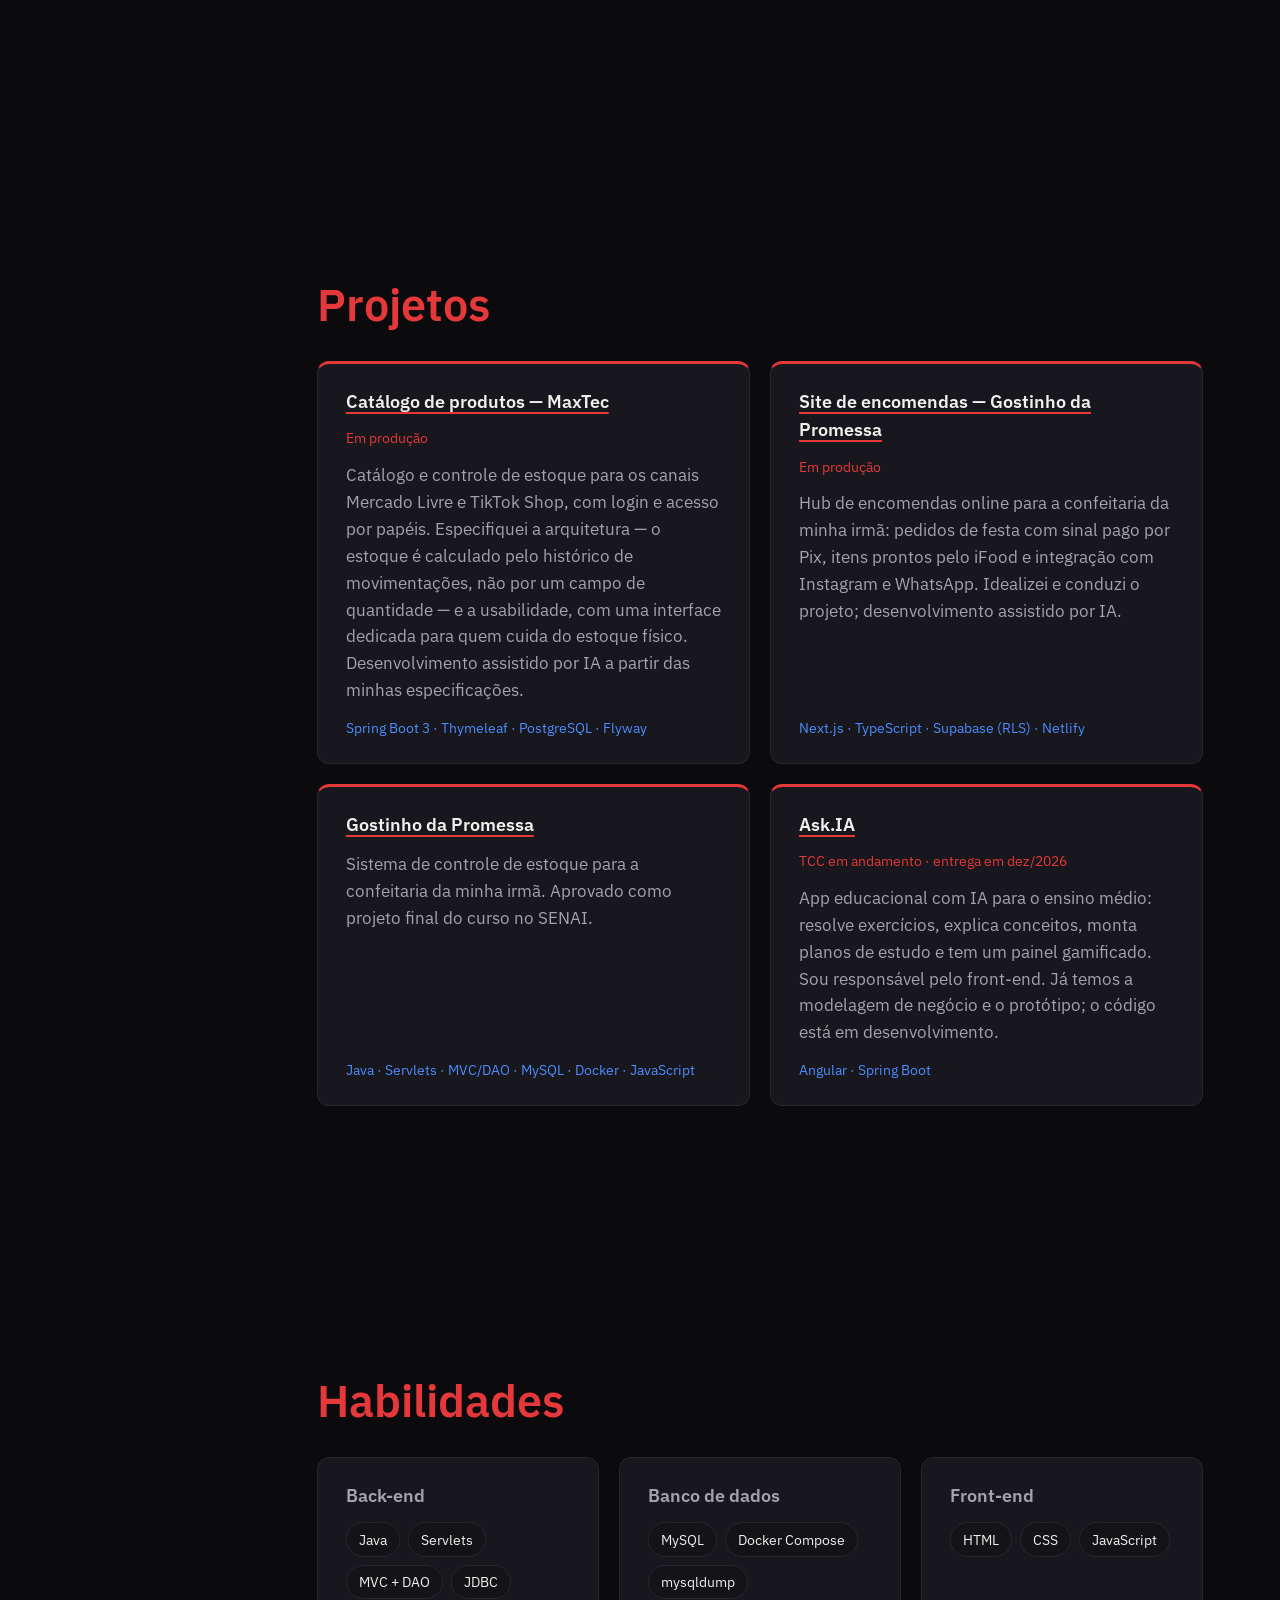
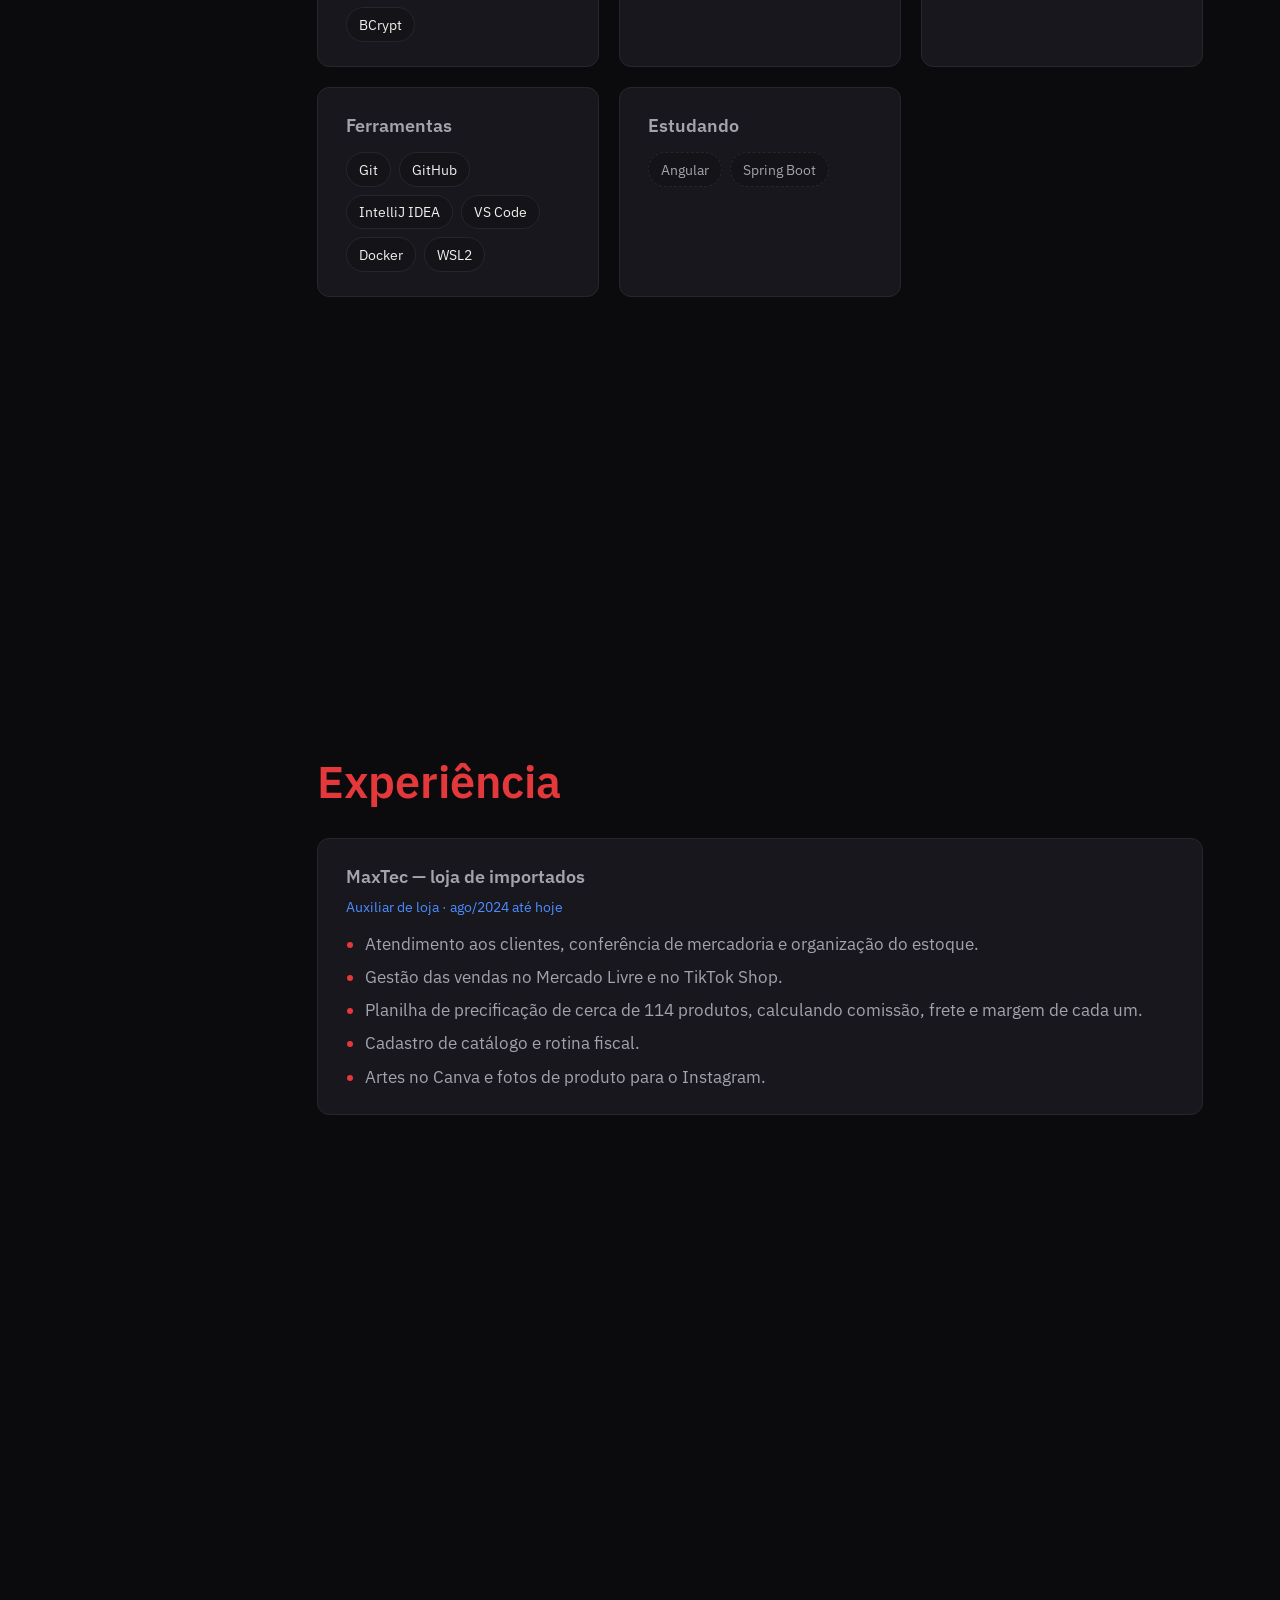
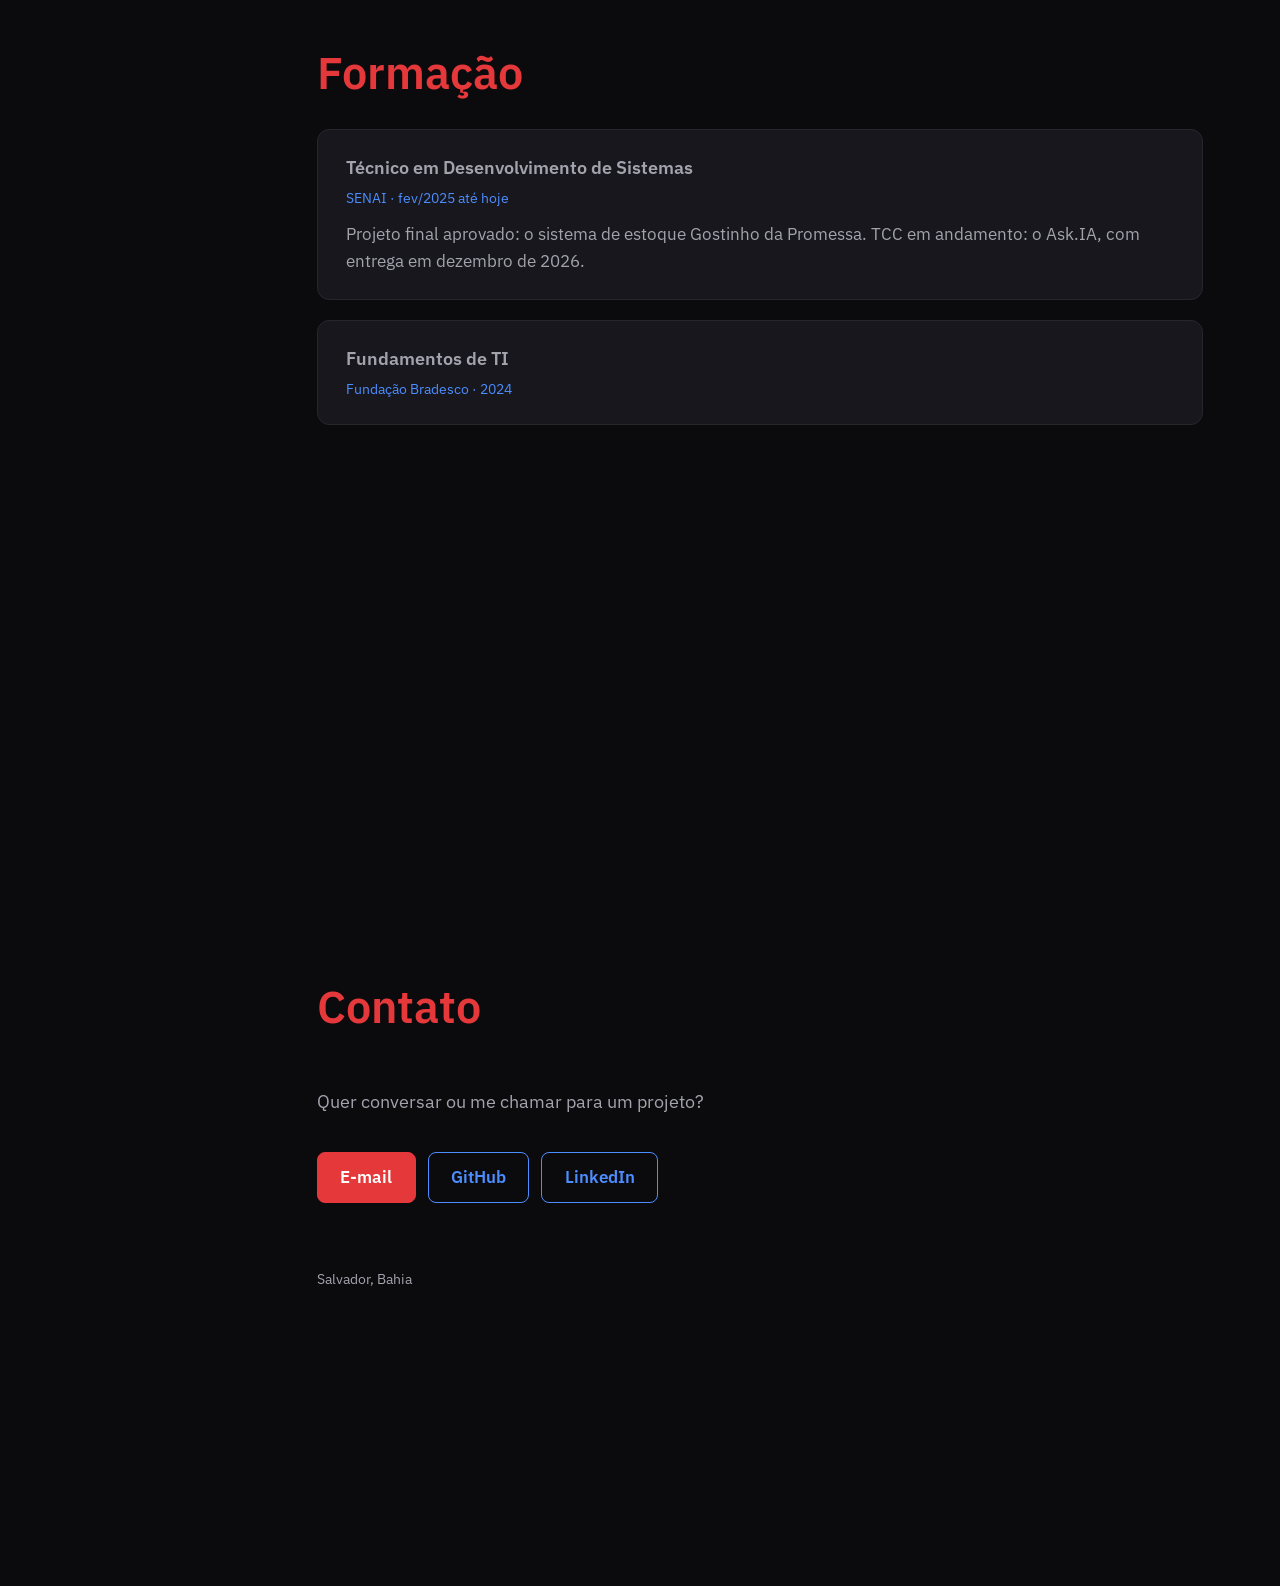
==== commit 8655e51f: "Adiciona os dois projetos em producao - Catalogo de produtos MaxTec (maxtec-catalogo.onrender.com): " ====
--- a/index.html
+++ b/index.html
@@ -10,7 +10,7 @@
   <link rel="preconnect" href="https://fonts.gstatic.com" crossorigin>
   <link href="https://fonts.googleapis.com/css2?family=IBM+Plex+Sans:wght@400;600&display=swap" rel="stylesheet">
   <!-- O ?v= força o navegador a baixar o CSS novo quando ele mudar -->
-  <link rel="stylesheet" href="styles.css?v=5">
+  <link rel="stylesheet" href="styles.css?v=6">
 </head>
 <body>
   <aside class="lateral">
@@ -85,6 +85,30 @@
       <h2>Projetos</h2>
       <div class="grade">
         <article class="cartao projeto">
+          <h3><a href="https://maxtec-catalogo.onrender.com">Catálogo de produtos — MaxTec</a></h3>
+          <p class="status">Em produção</p>
+          <p>
+            Catálogo e controle de estoque para os canais Mercado Livre e TikTok Shop, com login e
+            acesso por papéis. Especifiquei a arquitetura — o estoque é calculado pelo histórico de
+            movimentações, não por um campo de quantidade — e a usabilidade, com uma interface
+            dedicada para quem cuida do estoque físico. Desenvolvimento assistido por IA a partir
+            das minhas especificações.
+          </p>
+          <p class="stack">Spring Boot 3 · Thymeleaf · PostgreSQL · Flyway</p>
+        </article>
+
+        <article class="cartao projeto">
+          <h3><a href="https://gostinho-encomendas.netlify.app">Site de encomendas — Gostinho da Promessa</a></h3>
+          <p class="status">Em produção</p>
+          <p>
+            Hub de encomendas online para a confeitaria da minha irmã: pedidos de festa com sinal
+            pago por Pix, itens prontos pelo iFood e integração com Instagram e WhatsApp.
+            Idealizei e conduzi o projeto; desenvolvimento assistido por IA.
+          </p>
+          <p class="stack">Next.js · TypeScript · Supabase (RLS) · Netlify</p>
+        </article>
+
+        <article class="cartao projeto">
           <h3><a href="https://github.com/giovanepdev/GostinhoDaPromessa">Gostinho da Promessa</a></h3>
           <p>
             Sistema de controle de estoque para a confeitaria da minha irmã. Aprovado como
--- a/styles.css
+++ b/styles.css
@@ -207,6 +207,9 @@
   gap: 1.25rem;
 }
 
+/* Com quatro projetos, duas colunas largas cabem melhor numa tela que três estreitas */
+#projetos .grade { grid-template-columns: repeat(auto-fit, minmax(22rem, 1fr)); }
+
 .cartao {
   padding: 1.5rem 1.75rem;
   background: var(--cartao);
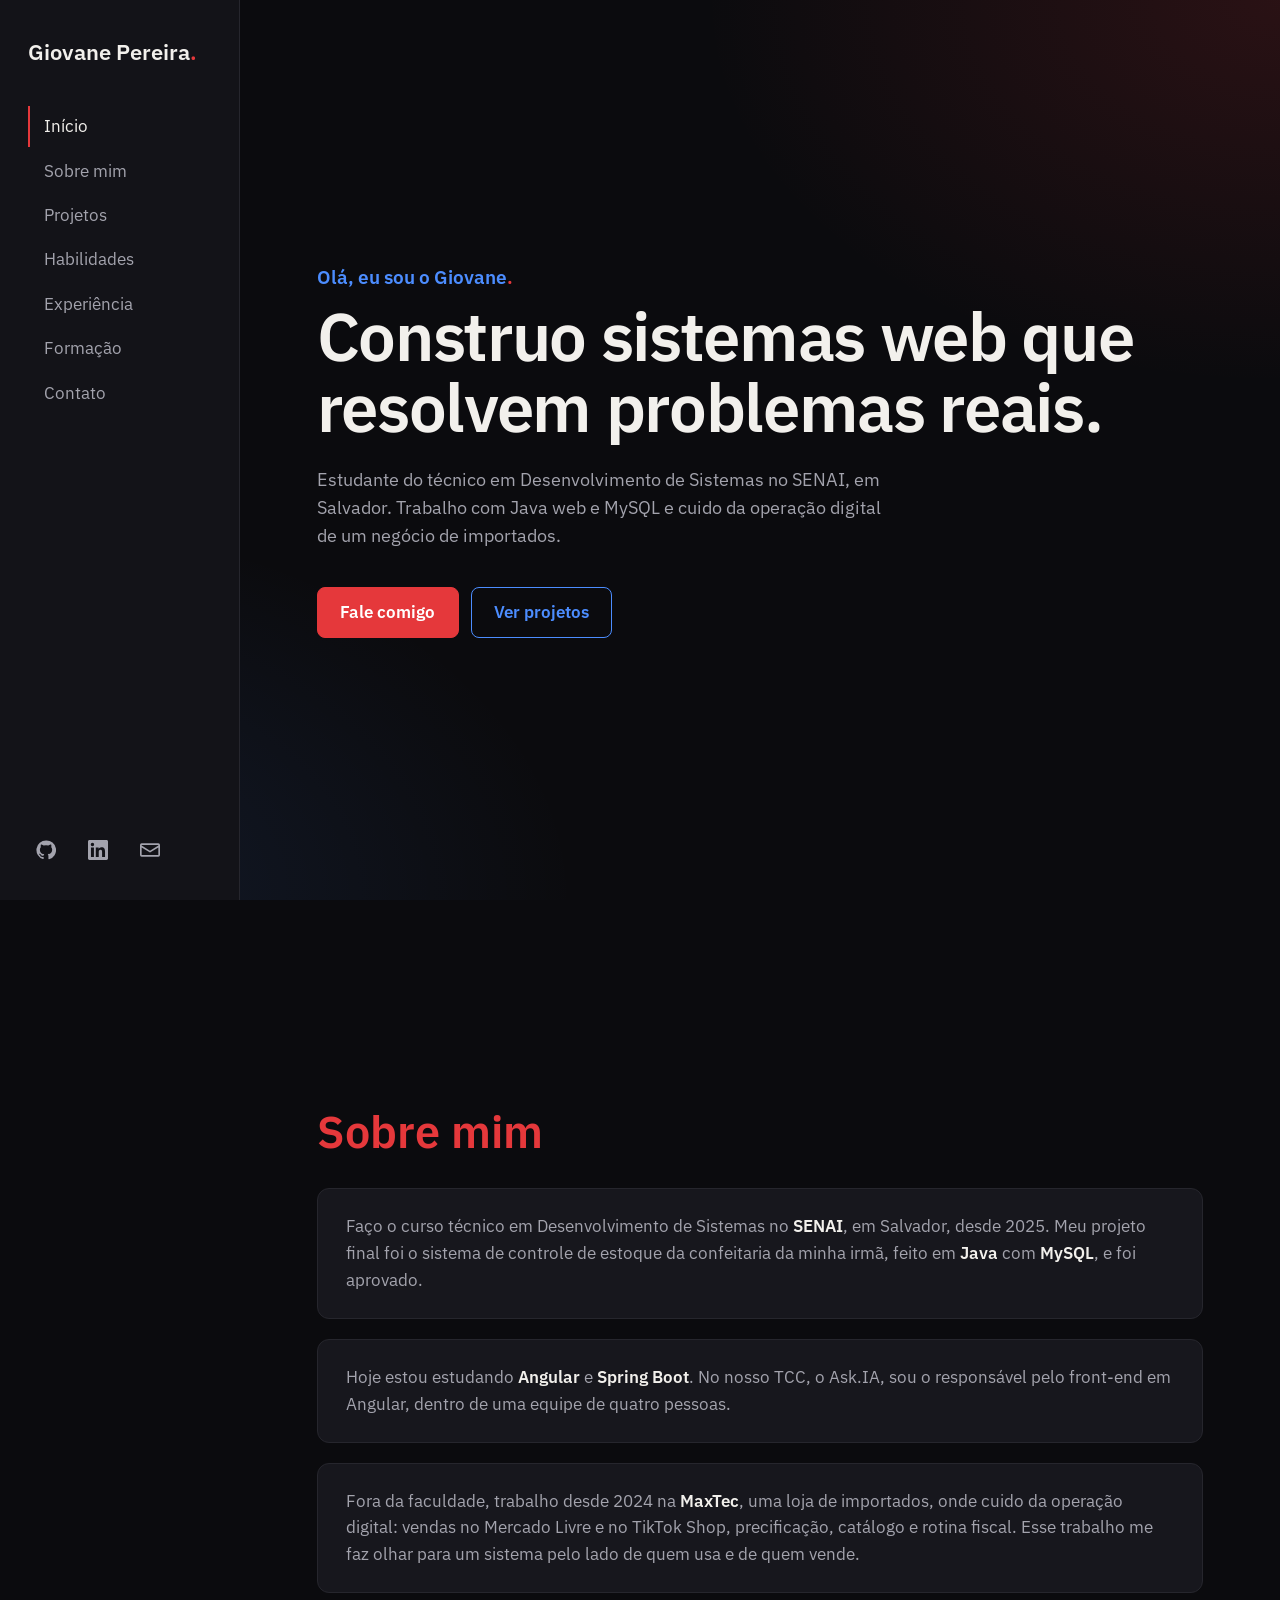
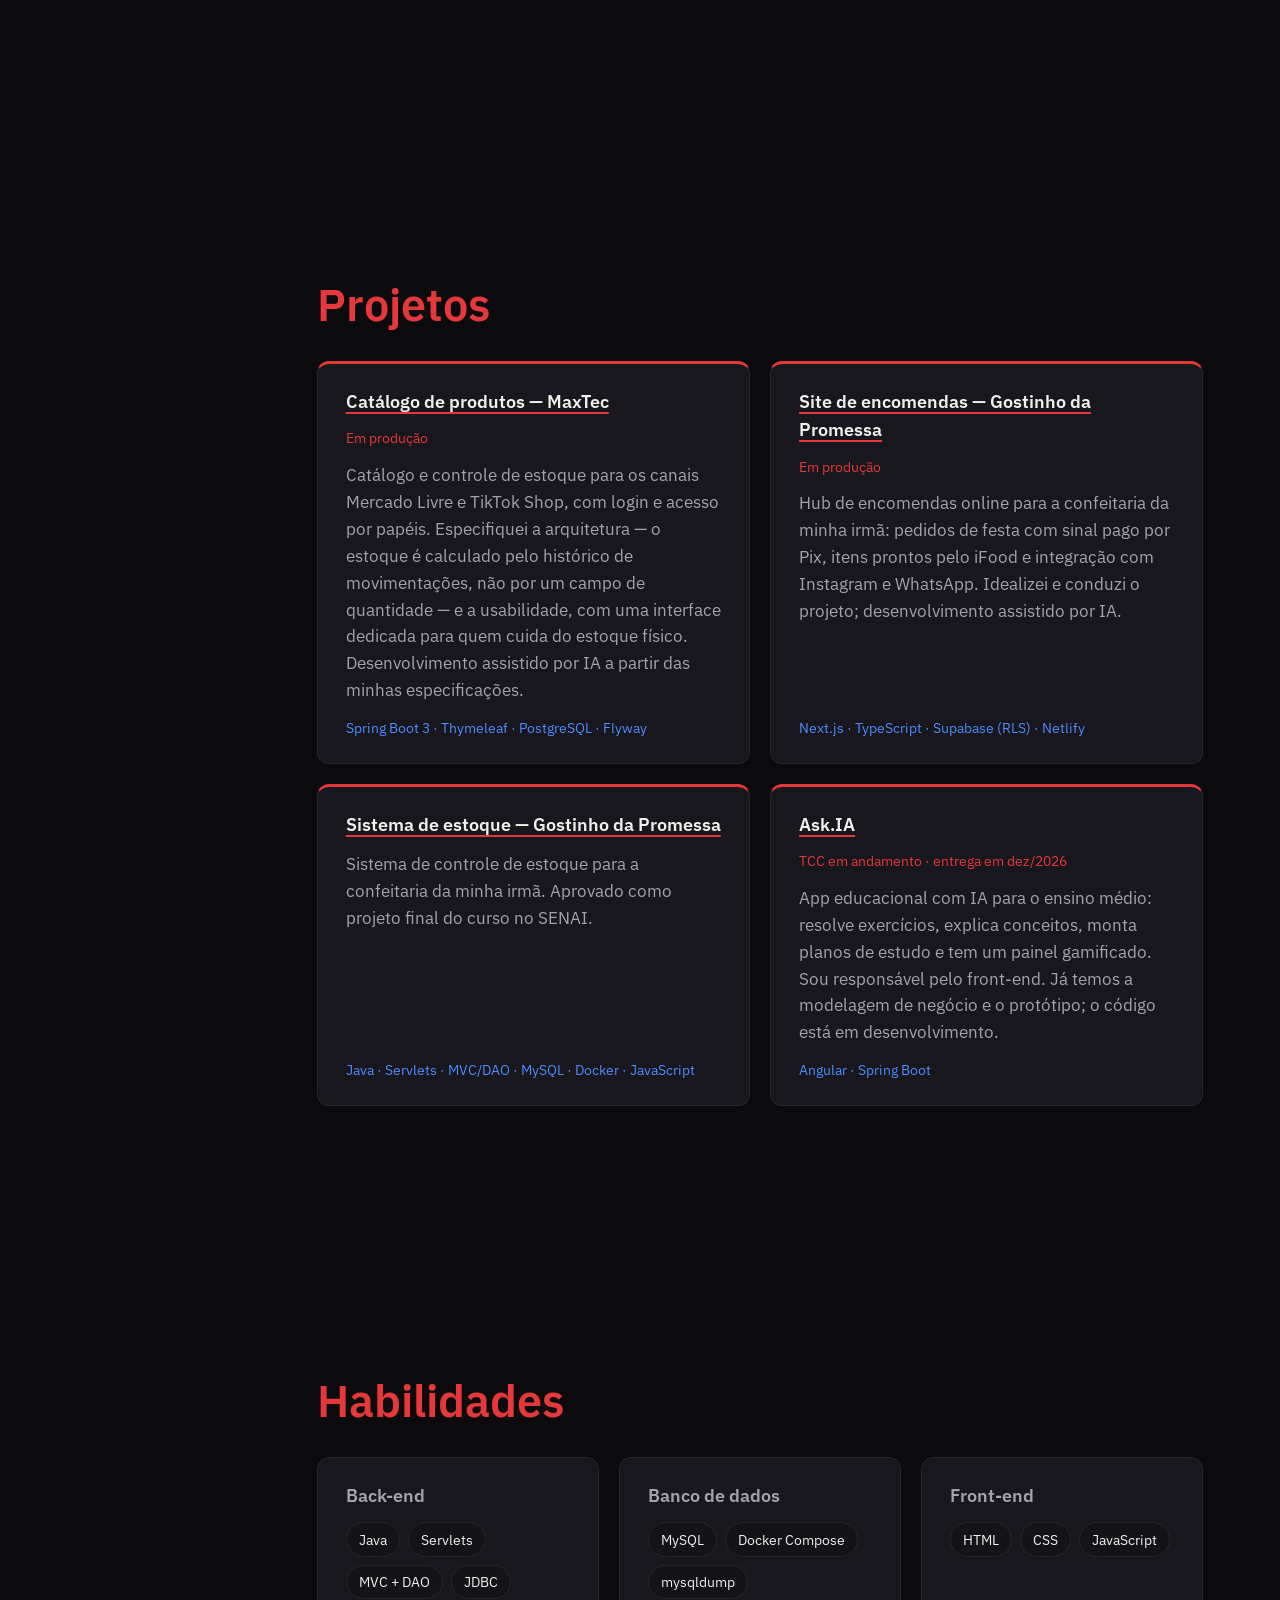
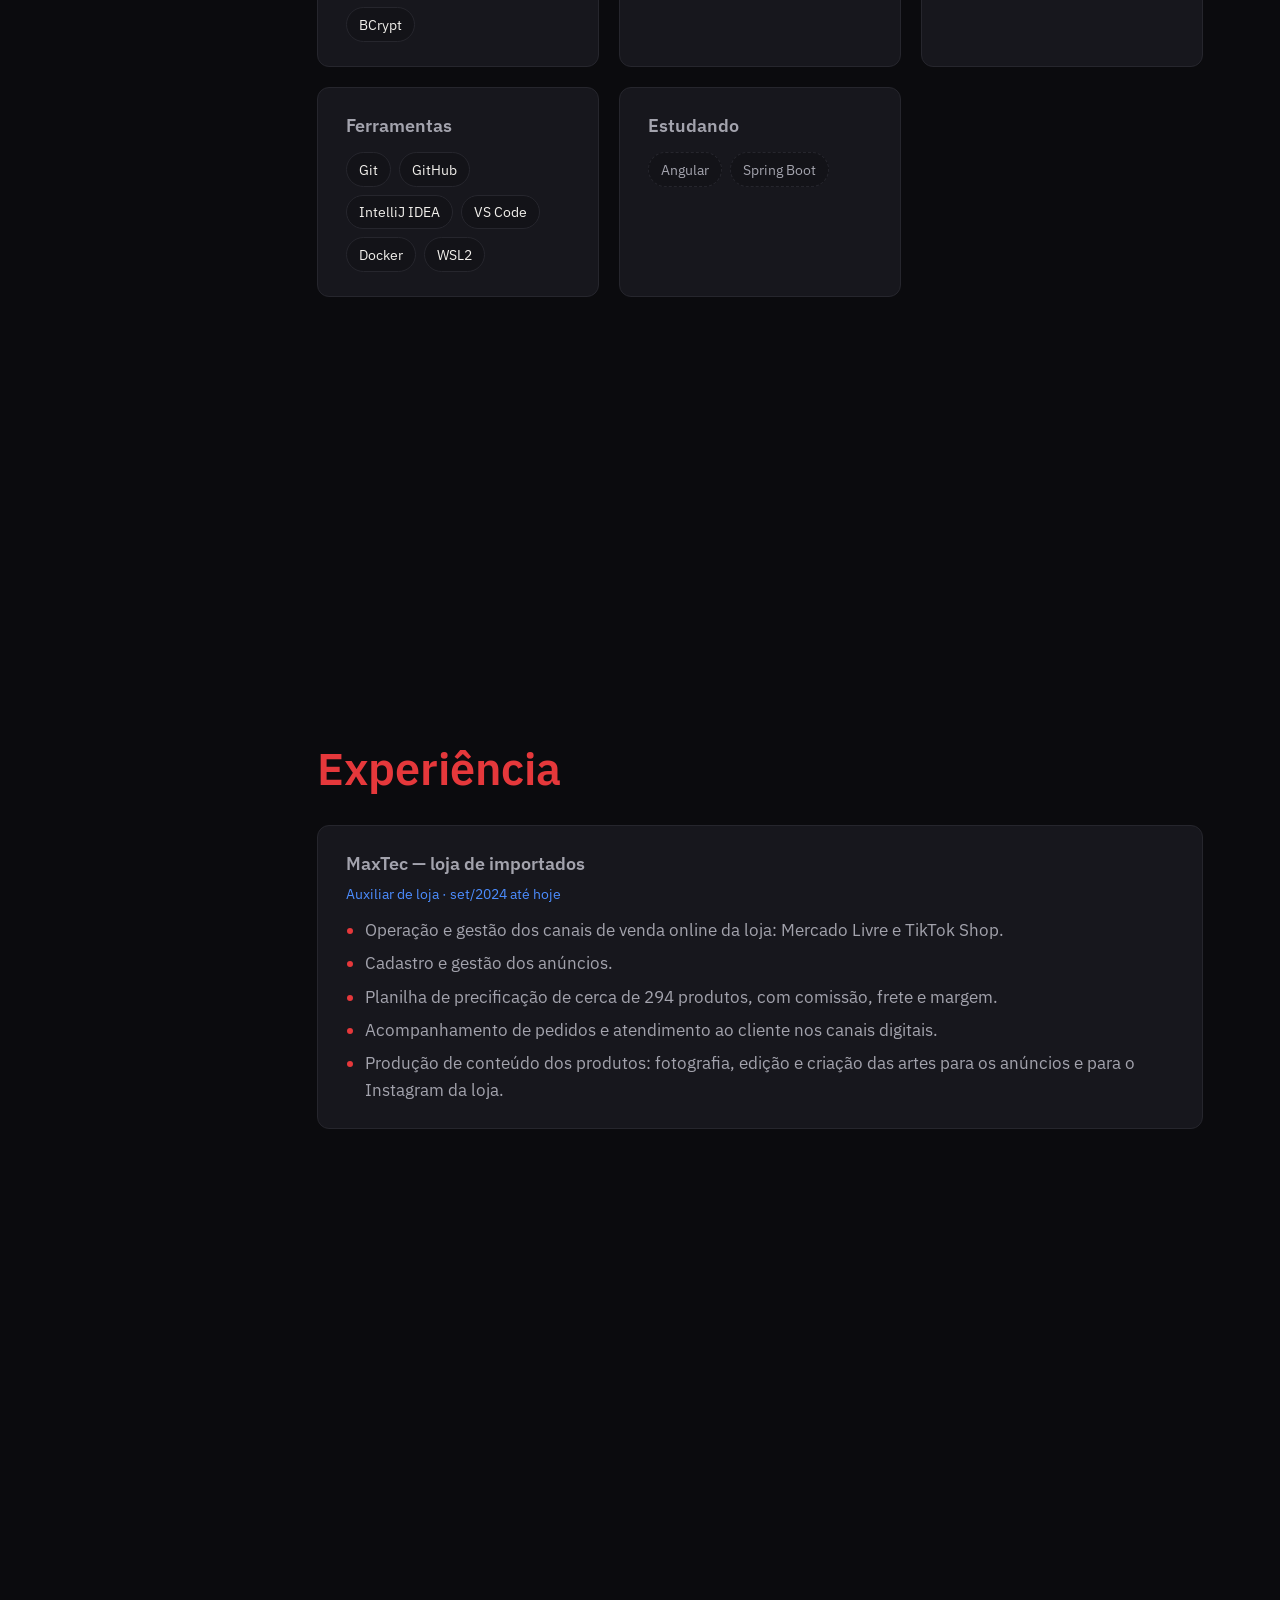
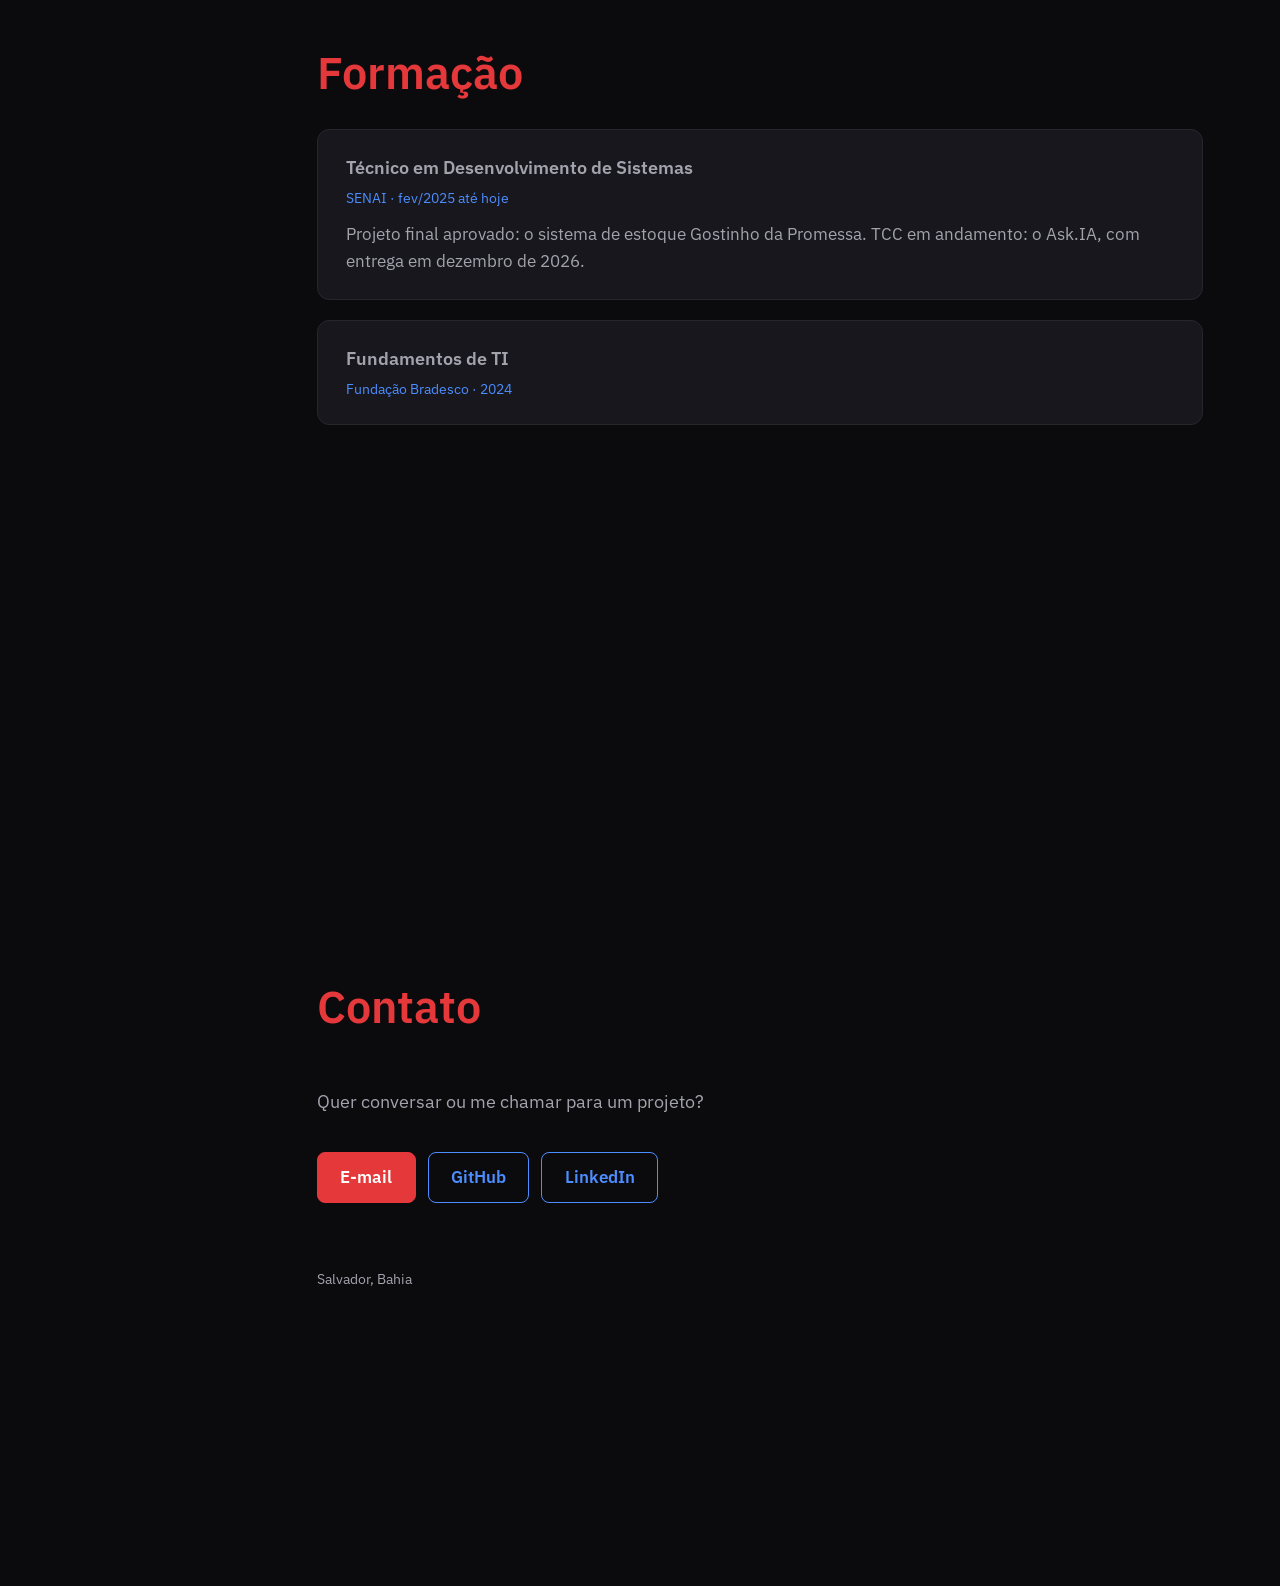
==== commit 215d0002: "Corrige link do LinkedIn, experiencia na MaxTec e nome do projeto - LinkedIn aponta para o perfil at" ====
--- a/index.html
+++ b/index.html
@@ -30,7 +30,7 @@
       <a href="https://github.com/giovanepdev" aria-label="GitHub">
         <svg viewBox="0 0 24 24" aria-hidden="true"><path d="M12 .5a11.5 11.5 0 0 0-3.64 22.41c.58.1.79-.25.79-.56v-2c-3.2.7-3.88-1.37-3.88-1.37-.52-1.33-1.28-1.69-1.28-1.69-1.05-.72.08-.7.08-.7 1.16.08 1.77 1.19 1.77 1.19 1.03 1.77 2.7 1.26 3.36.96.1-.75.4-1.26.73-1.55-2.56-.29-5.25-1.28-5.25-5.68 0-1.26.45-2.28 1.19-3.09-.12-.29-.52-1.46.11-3.05 0 0 .97-.31 3.17 1.18a11 11 0 0 1 5.77 0c2.2-1.49 3.17-1.18 3.17-1.18.63 1.59.23 2.76.11 3.05.74.81 1.19 1.83 1.19 3.09 0 4.41-2.7 5.38-5.26 5.67.41.36.78 1.06.78 2.14v3.17c0 .31.21.67.8.56A11.5 11.5 0 0 0 12 .5Z"/></svg>
       </a>
-      <a href="https://www.linkedin.com/in/giovane-pereira-dos-santos-98b679401/" aria-label="LinkedIn">
+      <a href="https://www.linkedin.com/in/giovane-pereira-10614622a/" aria-label="LinkedIn">
         <svg viewBox="0 0 24 24" aria-hidden="true"><path d="M20.45 20.45h-3.56v-5.57c0-1.33-.02-3.04-1.85-3.04-1.85 0-2.14 1.45-2.14 2.94v5.67H9.35V9h3.41v1.56h.05c.48-.9 1.64-1.85 3.37-1.85 3.6 0 4.27 2.37 4.27 5.46v6.28ZM5.34 7.43a2.06 2.06 0 1 1 0-4.13 2.06 2.06 0 0 1 0 4.13ZM7.12 20.45H3.56V9h3.56v11.45ZM22.22 0H1.77C.79 0 0 .77 0 1.73v20.54C0 23.23.79 24 1.77 24h20.45c.98 0 1.78-.77 1.78-1.73V1.73C24 .77 23.2 0 22.22 0Z"/></svg>
       </a>
       <a href="mailto:giovanegrv2015@gmail.com" aria-label="E-mail">
@@ -109,7 +109,7 @@
         </article>
 
         <article class="cartao projeto">
-          <h3><a href="https://github.com/giovanepdev/GostinhoDaPromessa">Gostinho da Promessa</a></h3>
+          <h3><a href="https://github.com/giovanepdev/GostinhoDaPromessa">Sistema de estoque — Gostinho da Promessa</a></h3>
           <p>
             Sistema de controle de estoque para a confeitaria da minha irmã. Aprovado como
             projeto final do curso no SENAI.
@@ -171,13 +171,13 @@
       <div class="cartoes">
         <article class="cartao">
           <h3>MaxTec — loja de importados</h3>
-          <p class="periodo">Auxiliar de loja · ago/2024 até hoje</p>
+          <p class="periodo">Auxiliar de loja · set/2024 até hoje</p>
           <ul class="lista">
-            <li>Atendimento aos clientes, conferência de mercadoria e organização do estoque.</li>
-            <li>Gestão das vendas no Mercado Livre e no TikTok Shop.</li>
-            <li>Planilha de precificação de cerca de 114 produtos, calculando comissão, frete e margem de cada um.</li>
-            <li>Cadastro de catálogo e rotina fiscal.</li>
-            <li>Artes no Canva e fotos de produto para o Instagram.</li>
+            <li>Operação e gestão dos canais de venda online da loja: Mercado Livre e TikTok Shop.</li>
+            <li>Cadastro e gestão dos anúncios.</li>
+            <li>Planilha de precificação de cerca de 294 produtos, com comissão, frete e margem.</li>
+            <li>Acompanhamento de pedidos e atendimento ao cliente nos canais digitais.</li>
+            <li>Produção de conteúdo dos produtos: fotografia, edição e criação das artes para os anúncios e para o Instagram da loja.</li>
           </ul>
         </article>
       </div>
@@ -207,7 +207,7 @@
       <div class="acoes">
         <a class="botao botao-principal" href="mailto:giovanegrv2015@gmail.com">E-mail</a>
         <a class="botao" href="https://github.com/giovanepdev">GitHub</a>
-        <a class="botao" href="https://www.linkedin.com/in/giovane-pereira-dos-santos-98b679401/">LinkedIn</a>
+        <a class="botao" href="https://www.linkedin.com/in/giovane-pereira-10614622a/">LinkedIn</a>
       </div>
       <footer>Salvador, Bahia</footer>
     </section>
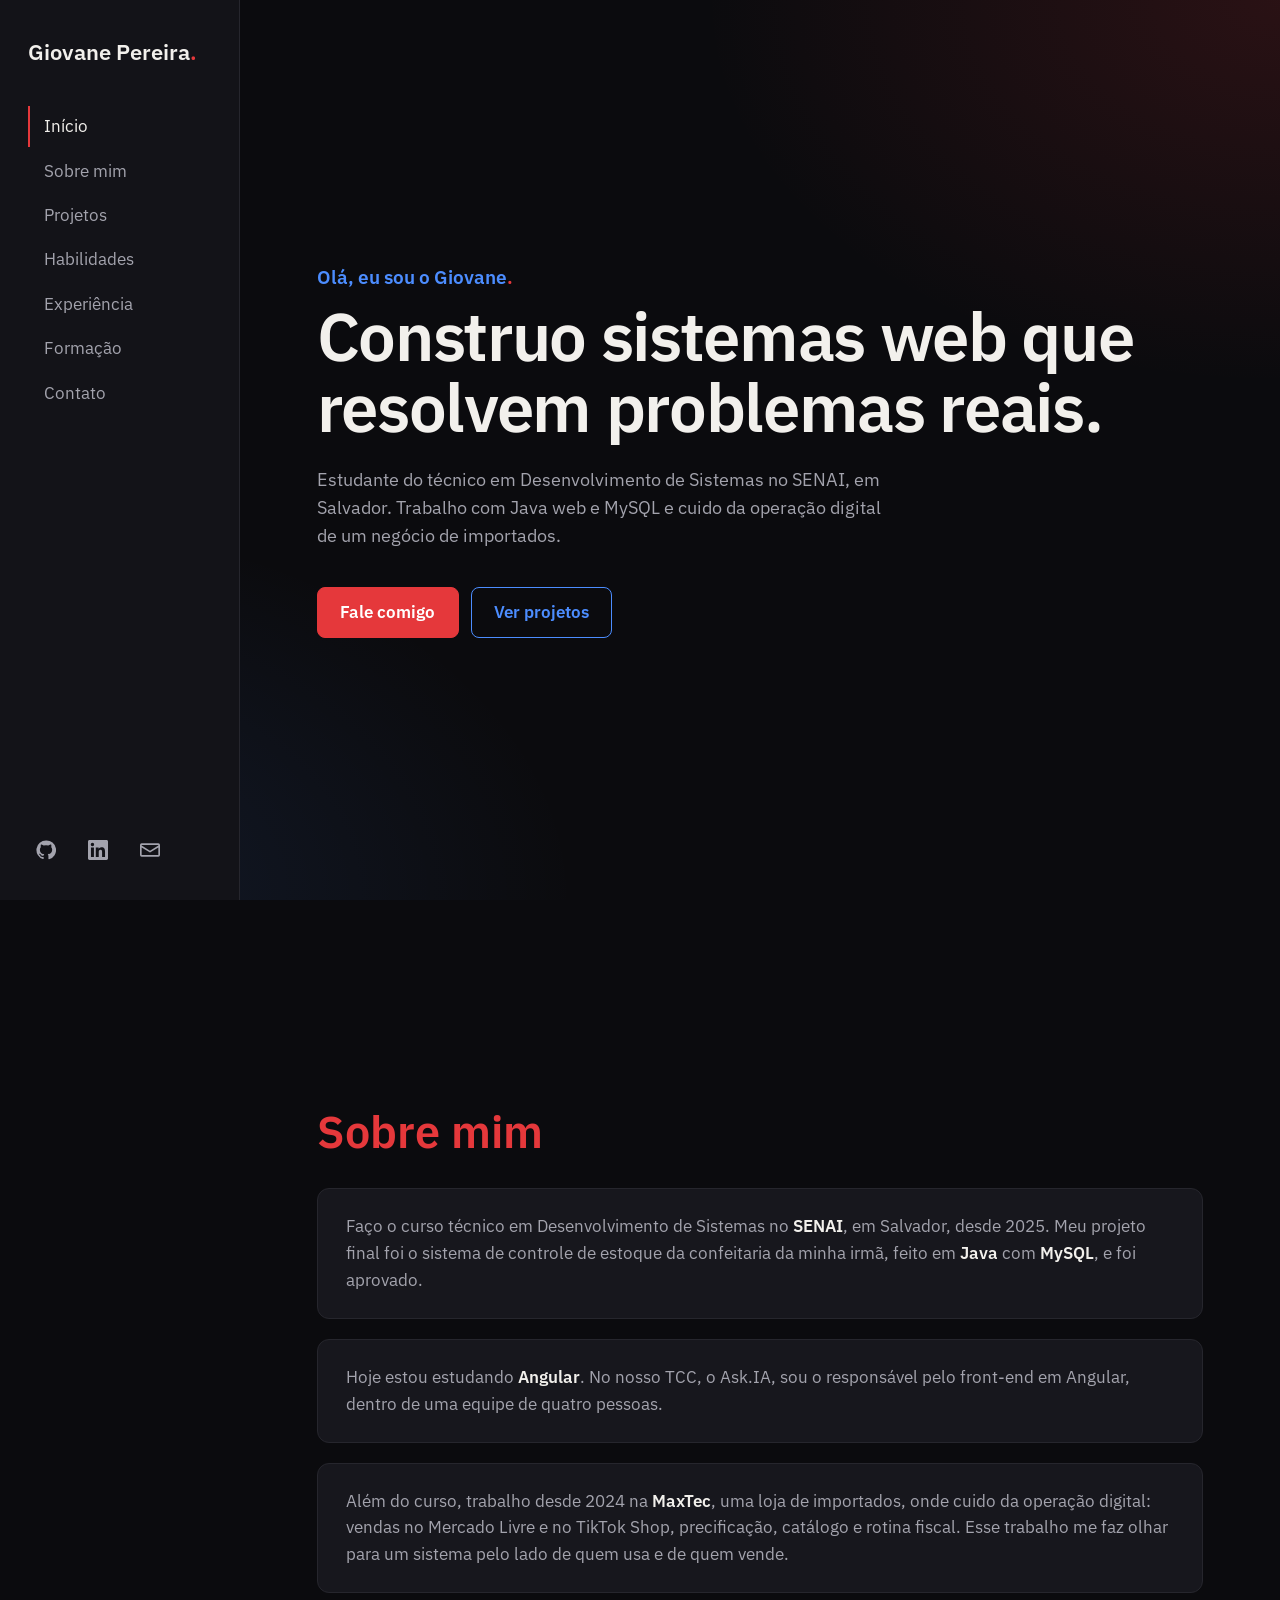
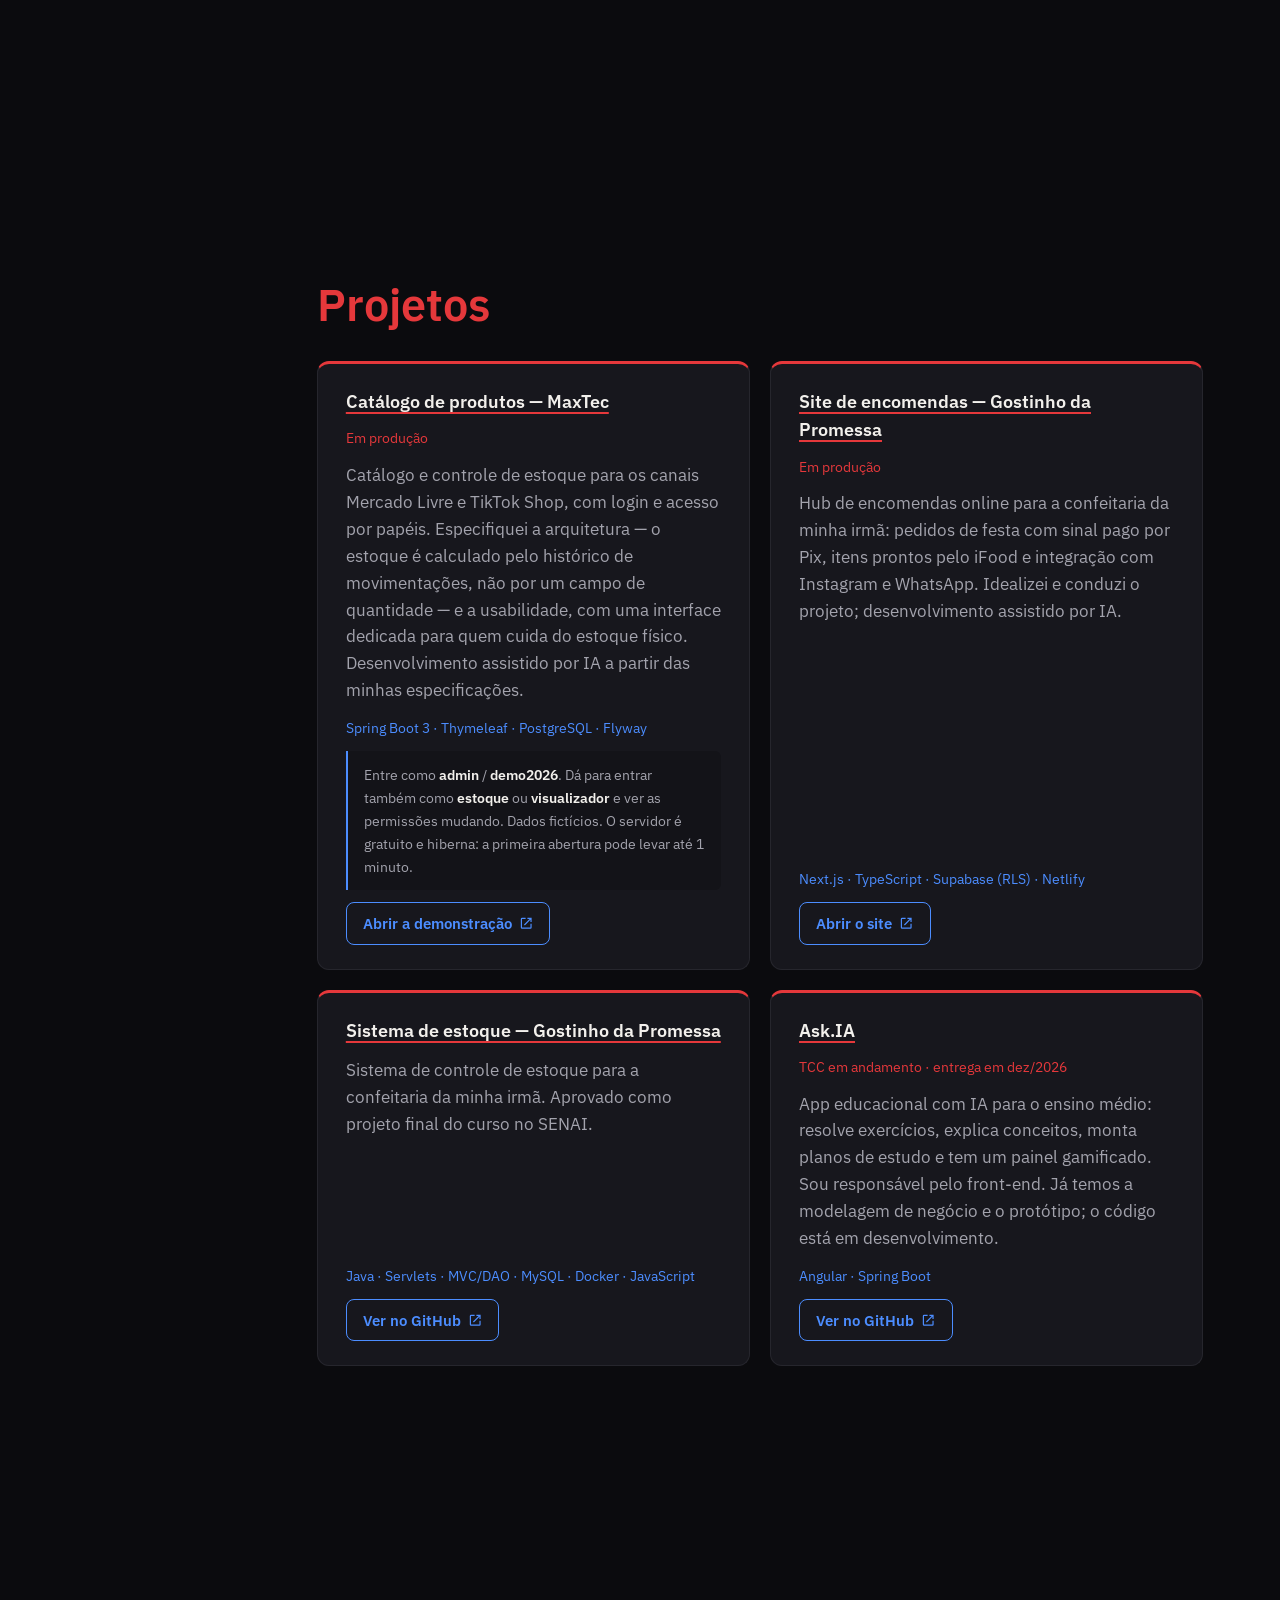
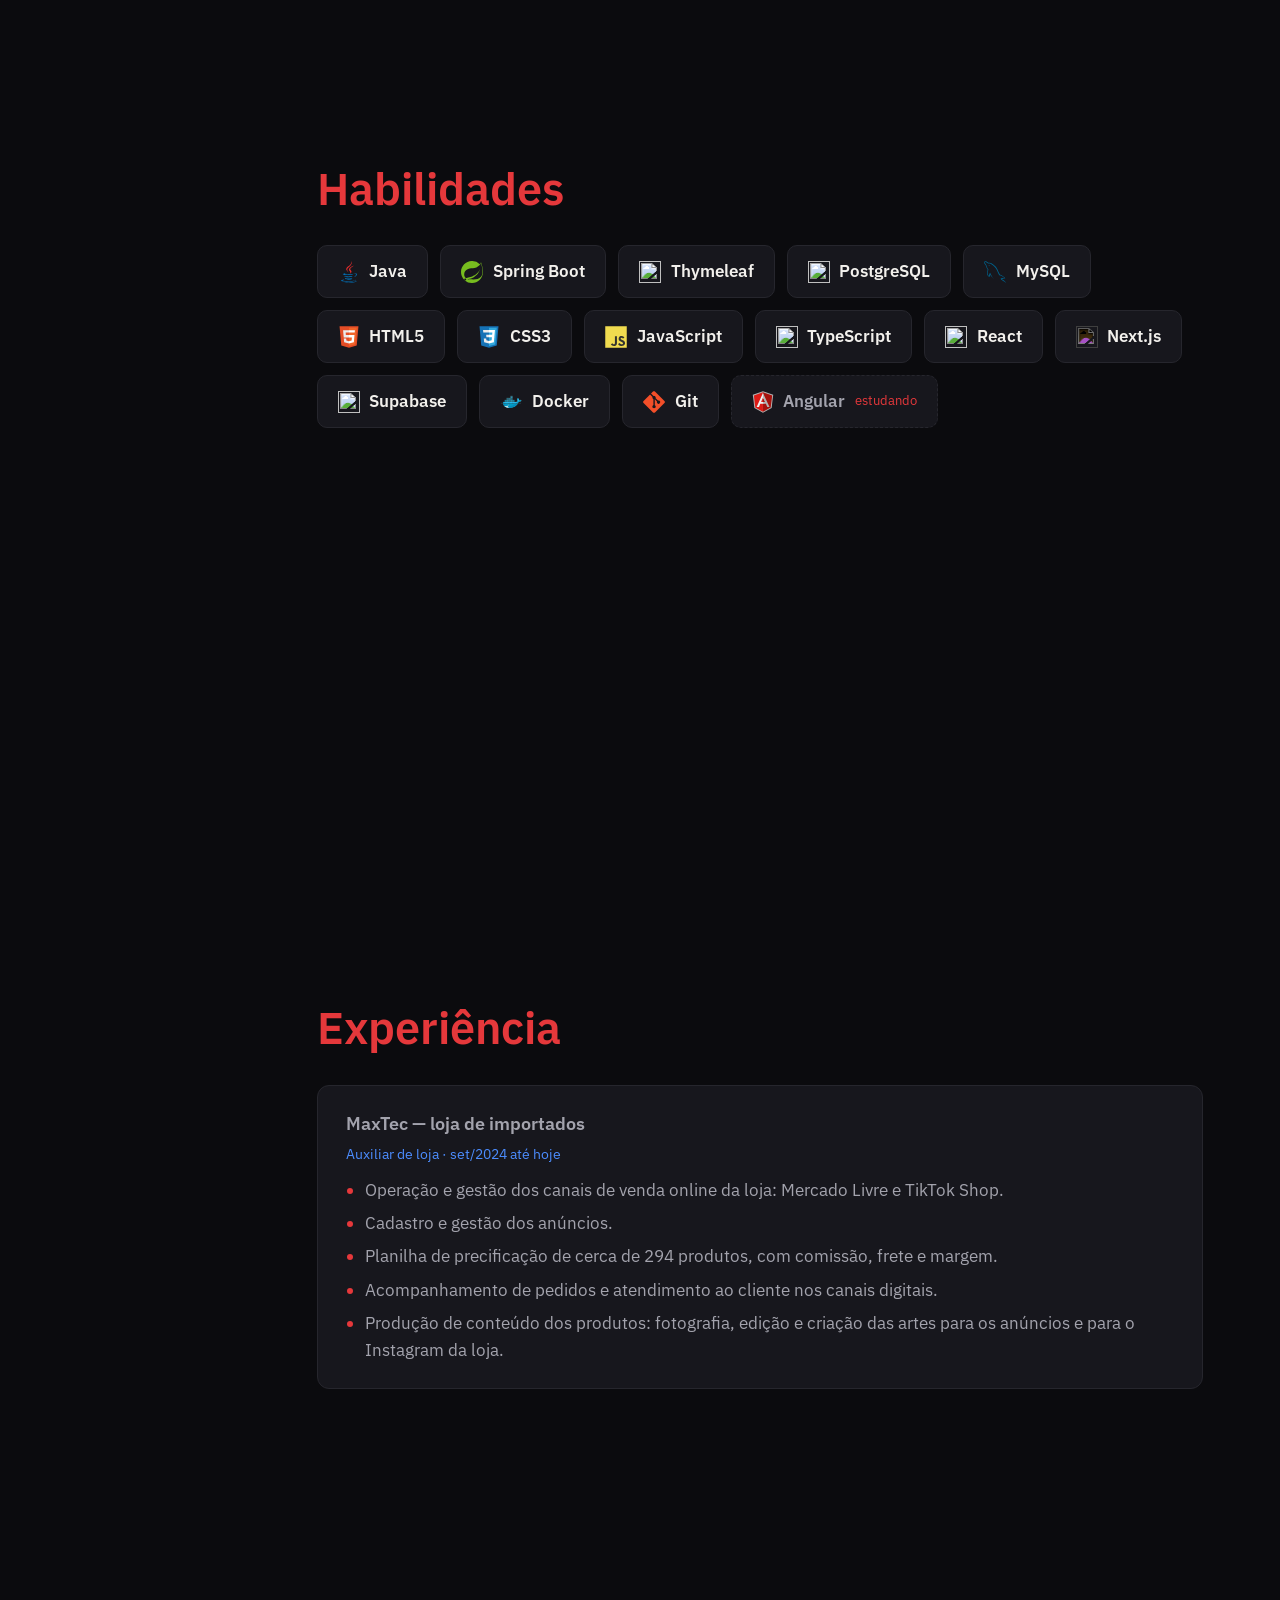
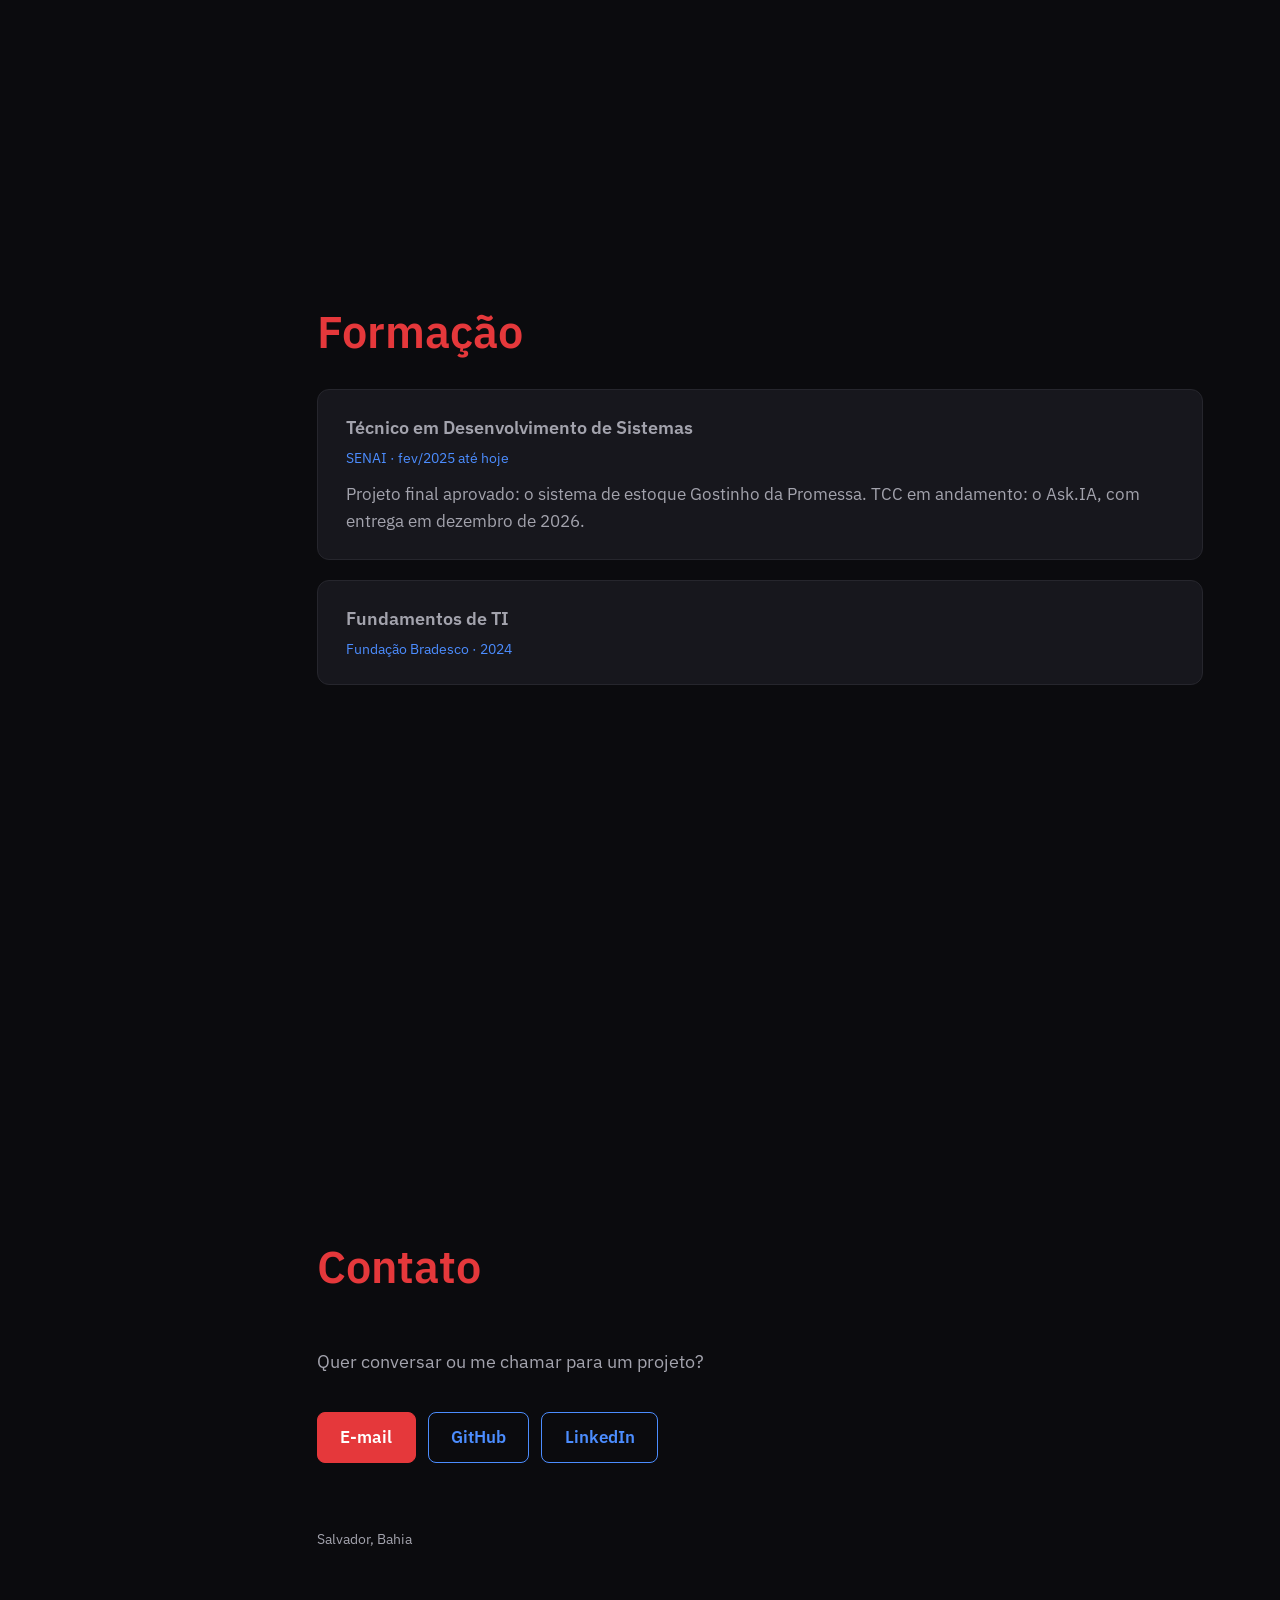
==== commit 48f6f1ed: "Habilidades com icones, links visiveis e demo da MaxTec - MaxTec aponta para o servico de demonstrac" ====
--- a/index.html
+++ b/index.html
@@ -10,7 +10,7 @@
   <link rel="preconnect" href="https://fonts.gstatic.com" crossorigin>
   <link href="https://fonts.googleapis.com/css2?family=IBM+Plex+Sans:wght@400;600&display=swap" rel="stylesheet">
   <!-- O ?v= força o navegador a baixar o CSS novo quando ele mudar -->
-  <link rel="stylesheet" href="styles.css?v=6">
+  <link rel="stylesheet" href="styles.css?v=8">
 </head>
 <body>
   <aside class="lateral">
@@ -65,14 +65,13 @@
         </div>
         <div class="cartao">
           <p>
-            Hoje estou estudando <strong>Angular</strong> e <strong>Spring Boot</strong>. No nosso
-            TCC, o Ask.IA, sou o responsável pelo front-end em Angular, dentro de uma equipe de
-            quatro pessoas.
+            Hoje estou estudando <strong>Angular</strong>. No nosso TCC, o Ask.IA, sou o
+            responsável pelo front-end em Angular, dentro de uma equipe de quatro pessoas.
           </p>
         </div>
         <div class="cartao">
           <p>
-            Fora da faculdade, trabalho desde 2024 na <strong>MaxTec</strong>, uma loja de importados,
+            Além do curso, trabalho desde 2024 na <strong>MaxTec</strong>, uma loja de importados,
             onde cuido da operação digital: vendas no Mercado Livre e no TikTok Shop, precificação,
             catálogo e rotina fiscal. Esse trabalho
             me faz olhar para um sistema pelo lado de quem usa e de quem vende.
@@ -85,7 +84,7 @@
       <h2>Projetos</h2>
       <div class="grade">
         <article class="cartao projeto">
-          <h3><a href="https://maxtec-catalogo.onrender.com">Catálogo de produtos — MaxTec</a></h3>
+          <h3><a href="https://maxtec-catalogo-demo.onrender.com">Catálogo de produtos — MaxTec</a></h3>
           <p class="status">Em produção</p>
           <p>
             Catálogo e controle de estoque para os canais Mercado Livre e TikTok Shop, com login e
@@ -95,6 +94,15 @@
             das minhas especificações.
           </p>
           <p class="stack">Spring Boot 3 · Thymeleaf · PostgreSQL · Flyway</p>
+          <p class="nota-demo">
+            Entre como <strong>admin</strong> / <strong>demo2026</strong>. Dá para entrar também
+            como <strong>estoque</strong> ou <strong>visualizador</strong> e ver as permissões
+            mudando. Dados fictícios. O servidor é gratuito e hiberna: a primeira abertura pode
+            levar até 1 minuto.
+          </p>
+          <a class="link-projeto" href="https://maxtec-catalogo-demo.onrender.com">Abrir a demonstração
+            <svg viewBox="0 0 24 24" aria-hidden="true"><path d="M14 3h7v7h-2V6.41l-9.29 9.3-1.42-1.42 9.3-9.29H14V3Z"/><path d="M19 19H5V5h6V3H5a2 2 0 0 0-2 2v14a2 2 0 0 0 2 2h14a2 2 0 0 0 2-2v-6h-2v6Z"/></svg>
+          </a>
         </article>
 
         <article class="cartao projeto">
@@ -106,6 +114,9 @@
             Idealizei e conduzi o projeto; desenvolvimento assistido por IA.
           </p>
           <p class="stack">Next.js · TypeScript · Supabase (RLS) · Netlify</p>
+          <a class="link-projeto" href="https://gostinho-encomendas.netlify.app">Abrir o site
+            <svg viewBox="0 0 24 24" aria-hidden="true"><path d="M14 3h7v7h-2V6.41l-9.29 9.3-1.42-1.42 9.3-9.29H14V3Z"/><path d="M19 19H5V5h6V3H5a2 2 0 0 0-2 2v14a2 2 0 0 0 2 2h14a2 2 0 0 0 2-2v-6h-2v6Z"/></svg>
+          </a>
         </article>
 
         <article class="cartao projeto">
@@ -115,6 +126,9 @@
             projeto final do curso no SENAI.
           </p>
           <p class="stack">Java · Servlets · MVC/DAO · MySQL · Docker · JavaScript</p>
+          <a class="link-projeto" href="https://github.com/giovanepdev/GostinhoDaPromessa">Ver no GitHub
+            <svg viewBox="0 0 24 24" aria-hidden="true"><path d="M14 3h7v7h-2V6.41l-9.29 9.3-1.42-1.42 9.3-9.29H14V3Z"/><path d="M19 19H5V5h6V3H5a2 2 0 0 0-2 2v14a2 2 0 0 0 2 2h14a2 2 0 0 0 2-2v-6h-2v6Z"/></svg>
+          </a>
         </article>
 
         <article class="cartao projeto">
@@ -126,44 +140,32 @@
             Já temos a modelagem de negócio e o protótipo; o código está em desenvolvimento.
           </p>
           <p class="stack">Angular · Spring Boot</p>
+          <a class="link-projeto" href="https://github.com/Ask-IA/ProjetoAskIA">Ver no GitHub
+            <svg viewBox="0 0 24 24" aria-hidden="true"><path d="M14 3h7v7h-2V6.41l-9.29 9.3-1.42-1.42 9.3-9.29H14V3Z"/><path d="M19 19H5V5h6V3H5a2 2 0 0 0-2 2v14a2 2 0 0 0 2 2h14a2 2 0 0 0 2-2v-6h-2v6Z"/></svg>
+          </a>
         </article>
       </div>
     </section>
 
     <section id="habilidades" class="secao">
       <h2>Habilidades</h2>
-      <div class="grade">
-        <div class="cartao">
-          <h3>Back-end</h3>
-          <ul class="etiquetas">
-            <li>Java</li><li>Servlets</li><li>MVC + DAO</li><li>JDBC</li><li>BCrypt</li>
-          </ul>
-        </div>
-        <div class="cartao">
-          <h3>Banco de dados</h3>
-          <ul class="etiquetas">
-            <li>MySQL</li><li>Docker Compose</li><li>mysqldump</li>
-          </ul>
-        </div>
-        <div class="cartao">
-          <h3>Front-end</h3>
-          <ul class="etiquetas">
-            <li>HTML</li><li>CSS</li><li>JavaScript</li>
-          </ul>
-        </div>
-        <div class="cartao">
-          <h3>Ferramentas</h3>
-          <ul class="etiquetas">
-            <li>Git</li><li>GitHub</li><li>IntelliJ IDEA</li><li>VS Code</li><li>Docker</li><li>WSL2</li>
-          </ul>
-        </div>
-        <div class="cartao">
-          <h3>Estudando</h3>
-          <ul class="etiquetas etiquetas-estudo">
-            <li>Angular</li><li>Spring Boot</li>
-          </ul>
-        </div>
-      </div>
+      <ul class="habilidades">
+        <li><img src="icones/java.svg" alt="" width="22" height="22">Java</li>
+        <li><img src="icones/spring-boot.svg" alt="" width="22" height="22">Spring Boot</li>
+        <li><img src="icones/thymeleaf.svg" alt="" width="22" height="22">Thymeleaf</li>
+        <li><img src="icones/postgresql.svg" alt="" width="22" height="22">PostgreSQL</li>
+        <li><img src="icones/mysql.svg" alt="" width="22" height="22">MySQL</li>
+        <li><img src="icones/html5.svg" alt="" width="22" height="22">HTML5</li>
+        <li><img src="icones/css3.svg" alt="" width="22" height="22">CSS3</li>
+        <li><img src="icones/javascript.svg" alt="" width="22" height="22">JavaScript</li>
+        <li><img src="icones/typescript.svg" alt="" width="22" height="22">TypeScript</li>
+        <li><img src="icones/react.svg" alt="" width="22" height="22">React</li>
+        <li><img class="icone-claro" src="icones/nextjs.svg" alt="" width="22" height="22">Next.js</li>
+        <li><img src="icones/supabase.svg" alt="" width="22" height="22">Supabase</li>
+        <li><img src="icones/docker.svg" alt="" width="22" height="22">Docker</li>
+        <li><img src="icones/git.svg" alt="" width="22" height="22">Git</li>
+        <li class="estudando"><img src="icones/angular.svg" alt="" width="22" height="22">Angular <span>estudando</span></li>
+      </ul>
     </section>
 
     <section id="experiencia" class="secao">
--- a/styles.css
+++ b/styles.css
@@ -229,6 +229,44 @@
 
 .projeto .stack { margin-top: auto; }
 
+/* Instruções de acesso da demonstração */
+.nota-demo {
+  padding: 0.75rem 1rem;
+  border-left: 2px solid var(--azul);
+  border-radius: 0 6px 6px 0;
+  background: var(--superficie);
+  color: var(--texto-fraco);
+  font-size: 0.9rem;
+}
+
+.nota-demo strong { color: var(--texto); }
+
+/* Link visível no rodapé do cartão, para não depender do título ser clicável */
+.link-projeto {
+  display: inline-flex;
+  align-items: center;
+  gap: 0.45rem;
+  align-self: flex-start;
+  padding: 0.5rem 1rem;
+  border: 1.5px solid var(--azul);
+  border-radius: 8px;
+  color: var(--azul);
+  font-size: 0.95rem;
+  font-weight: 600;
+  text-decoration: none;
+}
+
+.link-projeto:hover {
+  background: rgba(76, 141, 255, 0.12);
+  color: var(--azul);
+}
+
+.link-projeto svg {
+  width: 0.95em;
+  height: 0.95em;
+  fill: currentColor;
+}
+
 .cartao h3 a {
   color: var(--texto);
   text-decoration: underline;
@@ -260,27 +298,47 @@
 
 .periodo:last-child { margin-bottom: 0; }
 
-.etiquetas {
+/* Habilidades: cada tecnologia é uma plaquinha com o ícone ao lado */
+
+.habilidades {
   display: flex;
   flex-wrap: wrap;
-  gap: 0.5rem;
+  gap: 0.75rem;
   margin: 0;
   padding: 0;
   list-style: none;
 }
 
-.etiquetas li {
-  padding: 0.3rem 0.75rem;
+.habilidades li {
+  display: flex;
+  align-items: center;
+  gap: 0.6rem;
+  padding: 0.75rem 1.25rem;
+  background: var(--cartao);
   border: 1px solid var(--grafite);
-  border-radius: 999px;
-  background: var(--superficie);
+  border-radius: 10px;
   color: var(--texto);
-  font-size: 0.9rem;
-}
-
-.etiquetas-estudo li {
+  font-weight: 600;
+}
+
+.habilidades img {
+  width: 22px;
+  height: 22px;
+  flex: none;
+}
+
+/* O logo do Next.js é preto e sumiria no fundo escuro */
+.habilidades .icone-claro { filter: invert(1); }
+
+.habilidades .estudando {
   border-style: dashed;
   color: var(--texto-fraco);
+}
+
+.habilidades .estudando span {
+  color: var(--vermelho);
+  font-size: 0.8rem;
+  font-weight: 400;
 }
 
 .lista {
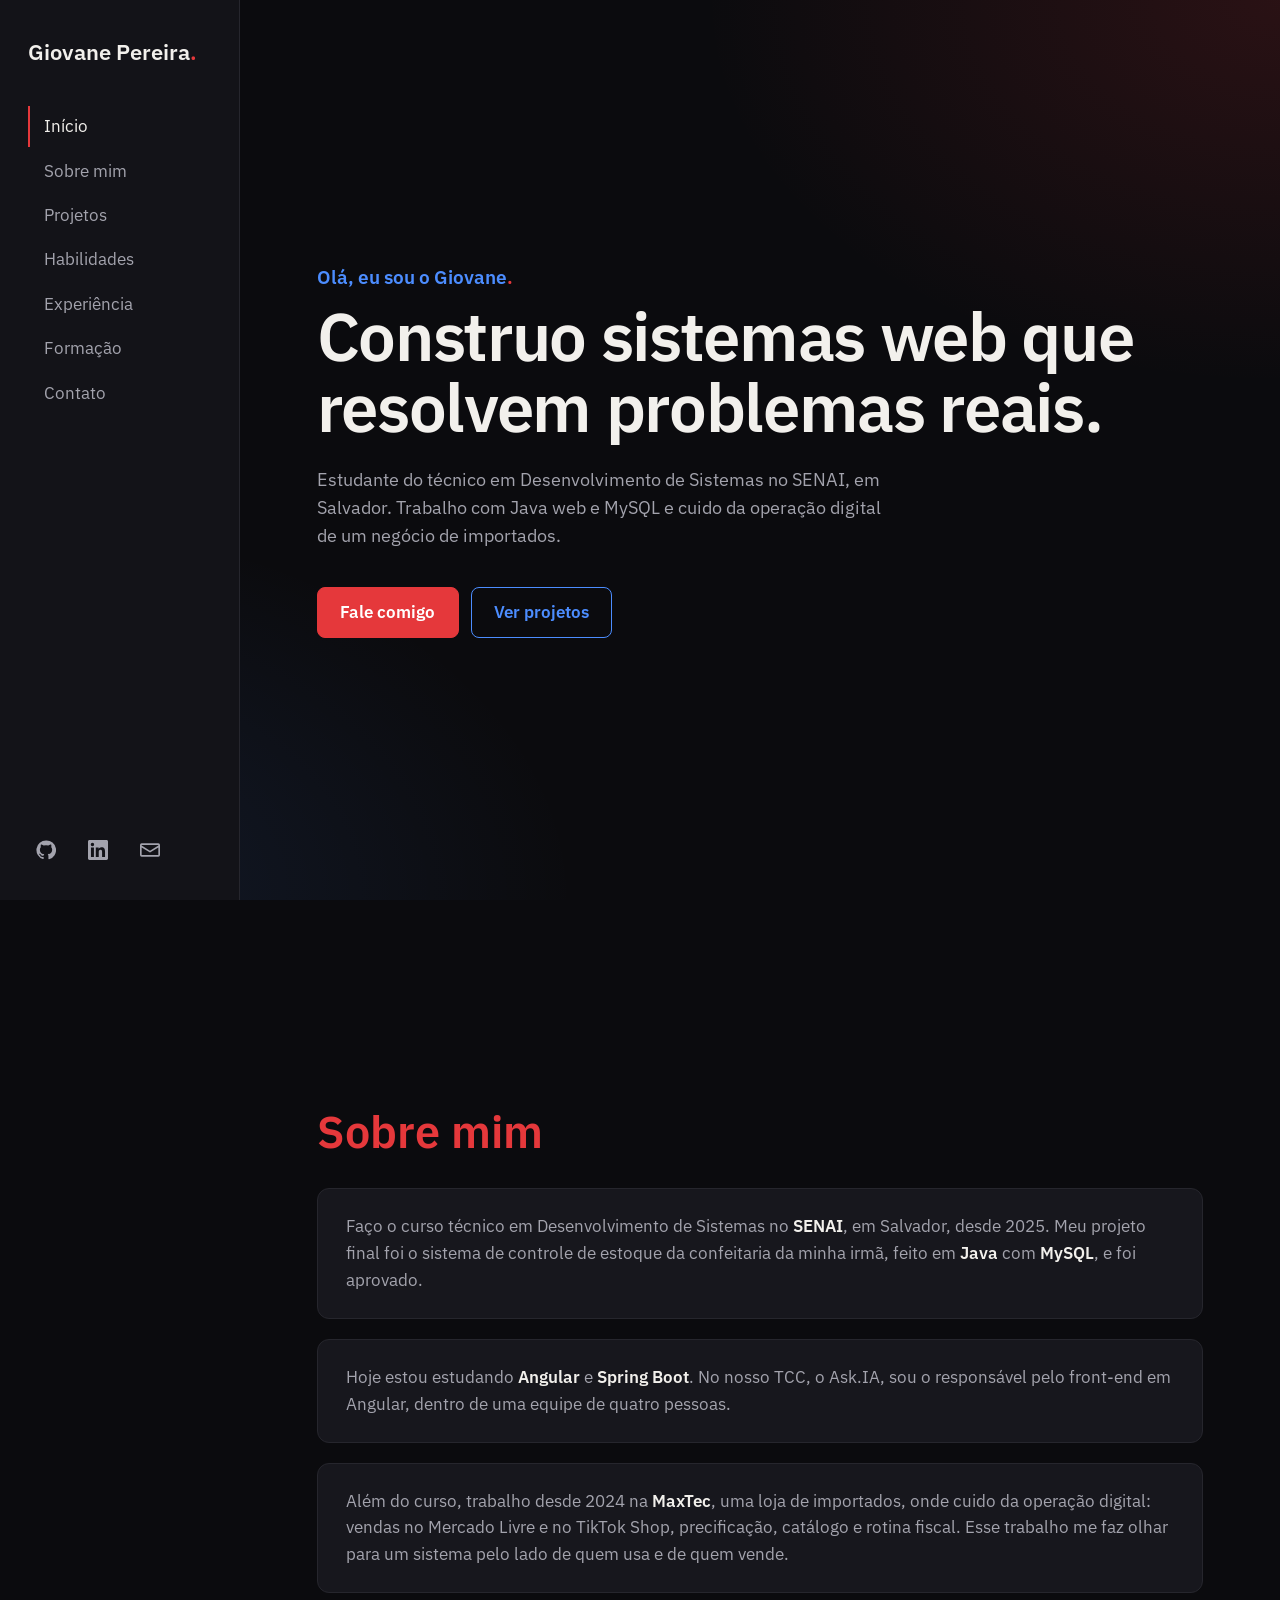
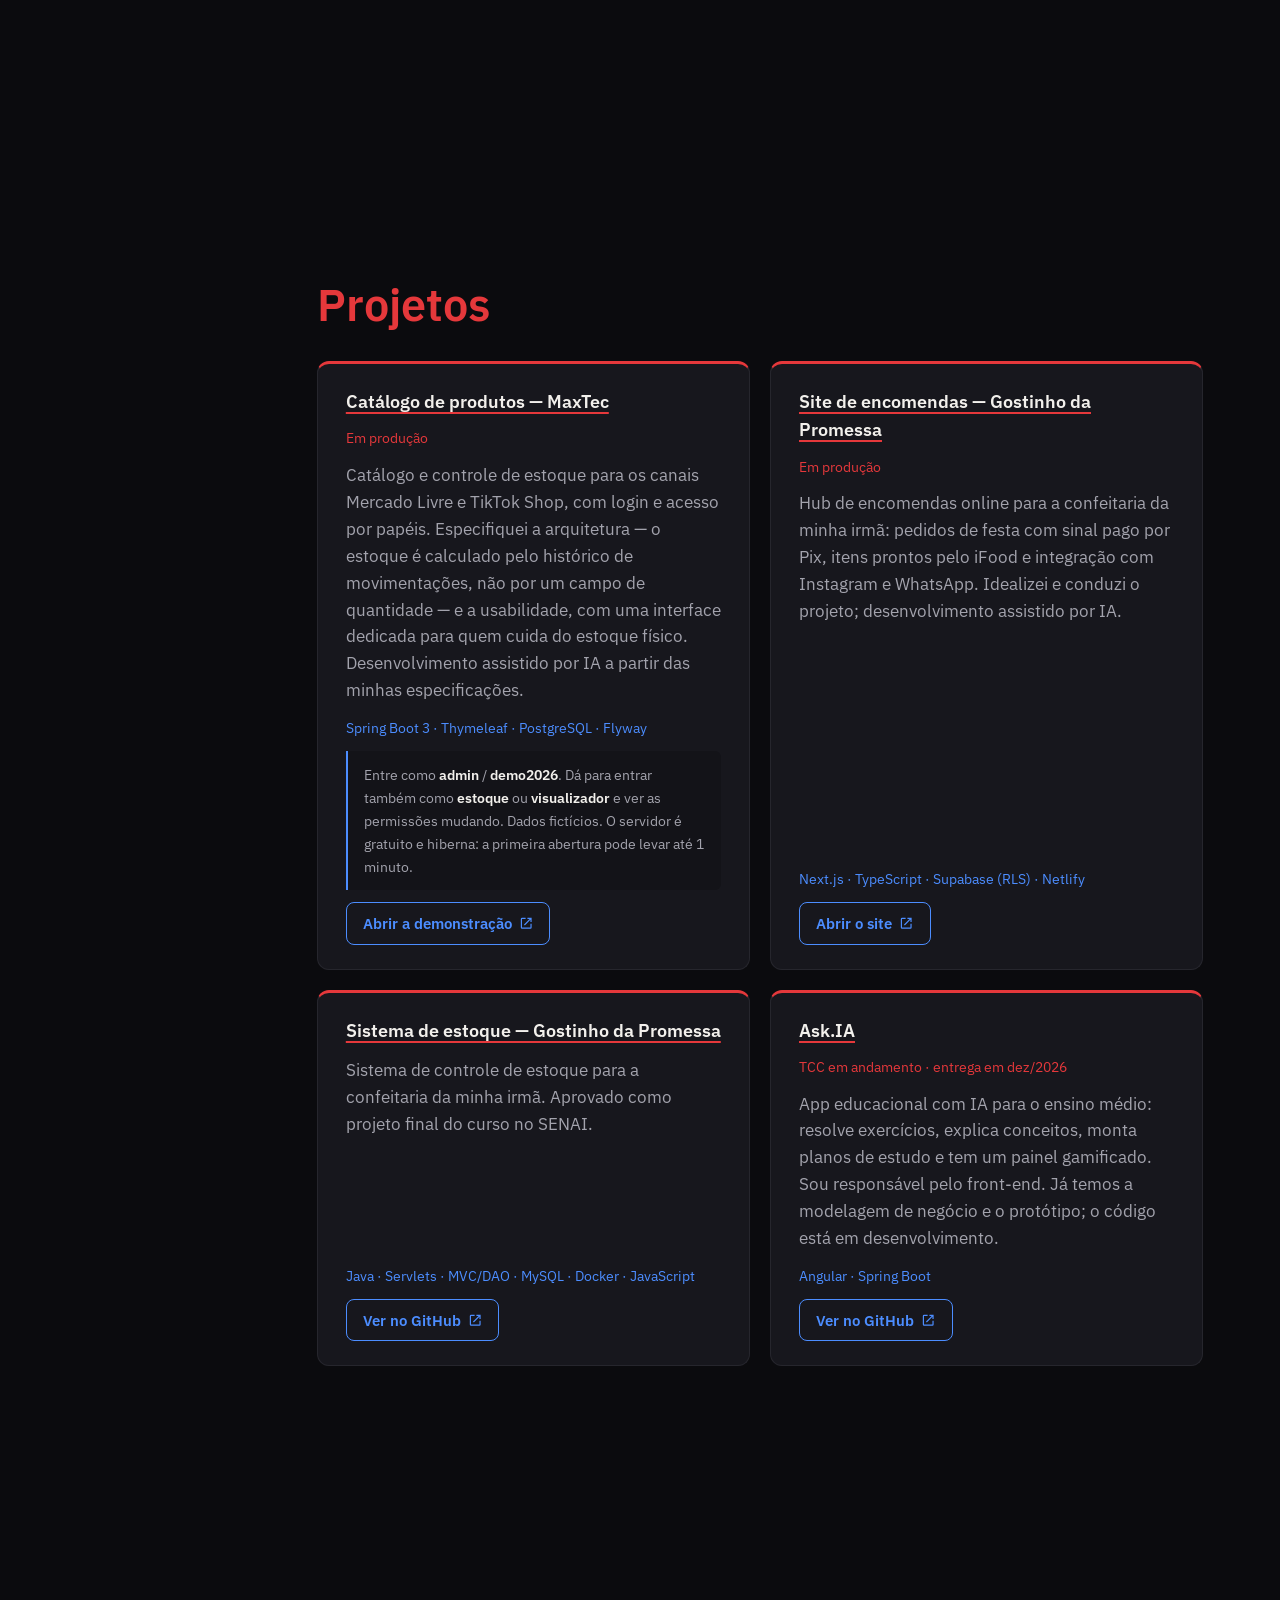
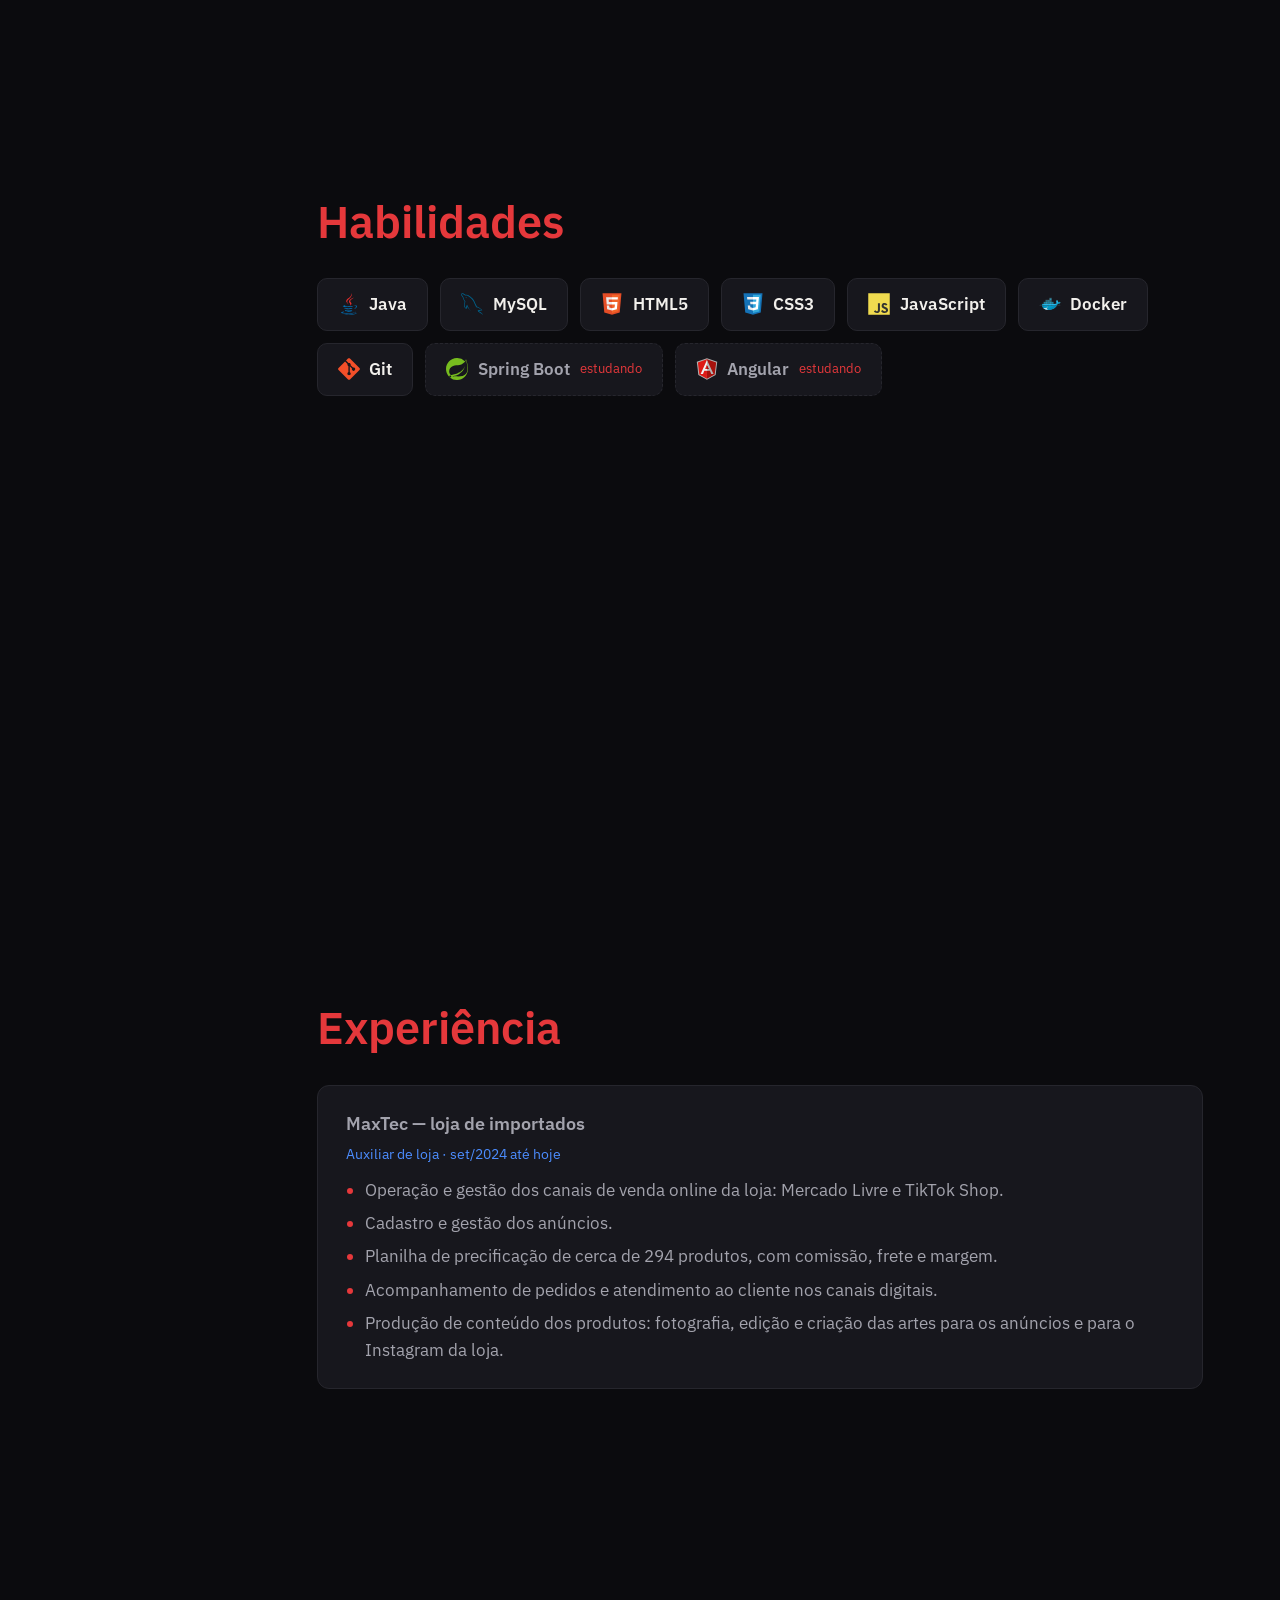
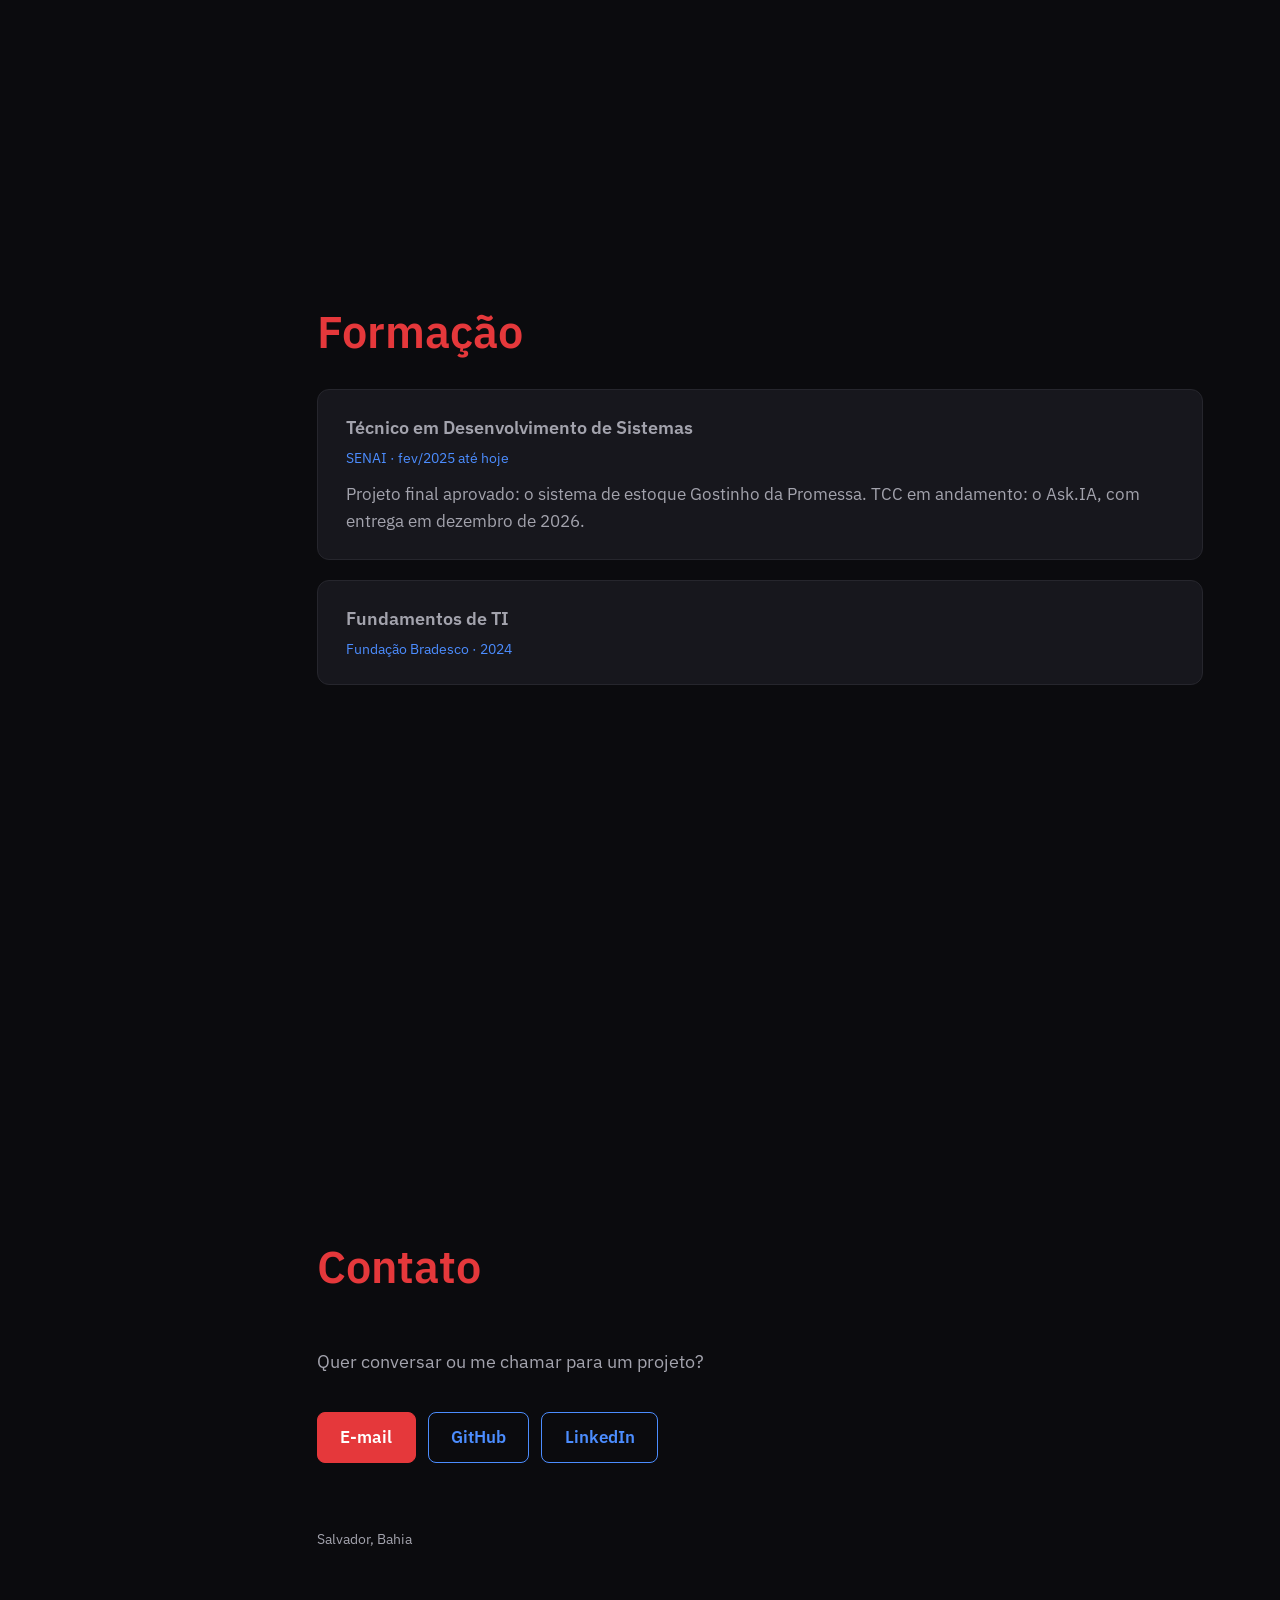
==== commit c8c742d1: "Habilidades passam a listar so o que eu sei mexer A lista anterior vinha da stack dos projetos, nao " ====
--- a/index.html
+++ b/index.html
@@ -10,7 +10,7 @@
   <link rel="preconnect" href="https://fonts.gstatic.com" crossorigin>
   <link href="https://fonts.googleapis.com/css2?family=IBM+Plex+Sans:wght@400;600&display=swap" rel="stylesheet">
   <!-- O ?v= força o navegador a baixar o CSS novo quando ele mudar -->
-  <link rel="stylesheet" href="styles.css?v=8">
+  <link rel="stylesheet" href="styles.css?v=9">
 </head>
 <body>
   <aside class="lateral">
@@ -65,8 +65,9 @@
         </div>
         <div class="cartao">
           <p>
-            Hoje estou estudando <strong>Angular</strong>. No nosso TCC, o Ask.IA, sou o
-            responsável pelo front-end em Angular, dentro de uma equipe de quatro pessoas.
+            Hoje estou estudando <strong>Angular</strong> e <strong>Spring Boot</strong>. No nosso
+            TCC, o Ask.IA, sou o responsável pelo front-end em Angular, dentro de uma equipe de
+            quatro pessoas.
           </p>
         </div>
         <div class="cartao">
@@ -151,19 +152,13 @@
       <h2>Habilidades</h2>
       <ul class="habilidades">
         <li><img src="icones/java.svg" alt="" width="22" height="22">Java</li>
-        <li><img src="icones/spring-boot.svg" alt="" width="22" height="22">Spring Boot</li>
-        <li><img src="icones/thymeleaf.svg" alt="" width="22" height="22">Thymeleaf</li>
-        <li><img src="icones/postgresql.svg" alt="" width="22" height="22">PostgreSQL</li>
         <li><img src="icones/mysql.svg" alt="" width="22" height="22">MySQL</li>
         <li><img src="icones/html5.svg" alt="" width="22" height="22">HTML5</li>
         <li><img src="icones/css3.svg" alt="" width="22" height="22">CSS3</li>
         <li><img src="icones/javascript.svg" alt="" width="22" height="22">JavaScript</li>
-        <li><img src="icones/typescript.svg" alt="" width="22" height="22">TypeScript</li>
-        <li><img src="icones/react.svg" alt="" width="22" height="22">React</li>
-        <li><img class="icone-claro" src="icones/nextjs.svg" alt="" width="22" height="22">Next.js</li>
-        <li><img src="icones/supabase.svg" alt="" width="22" height="22">Supabase</li>
         <li><img src="icones/docker.svg" alt="" width="22" height="22">Docker</li>
         <li><img src="icones/git.svg" alt="" width="22" height="22">Git</li>
+        <li class="estudando"><img src="icones/spring-boot.svg" alt="" width="22" height="22">Spring Boot <span>estudando</span></li>
         <li class="estudando"><img src="icones/angular.svg" alt="" width="22" height="22">Angular <span>estudando</span></li>
       </ul>
     </section>
--- a/styles.css
+++ b/styles.css
@@ -327,9 +327,6 @@
   flex: none;
 }
 
-/* O logo do Next.js é preto e sumiria no fundo escuro */
-.habilidades .icone-claro { filter: invert(1); }
-
 .habilidades .estudando {
   border-style: dashed;
   color: var(--texto-fraco);
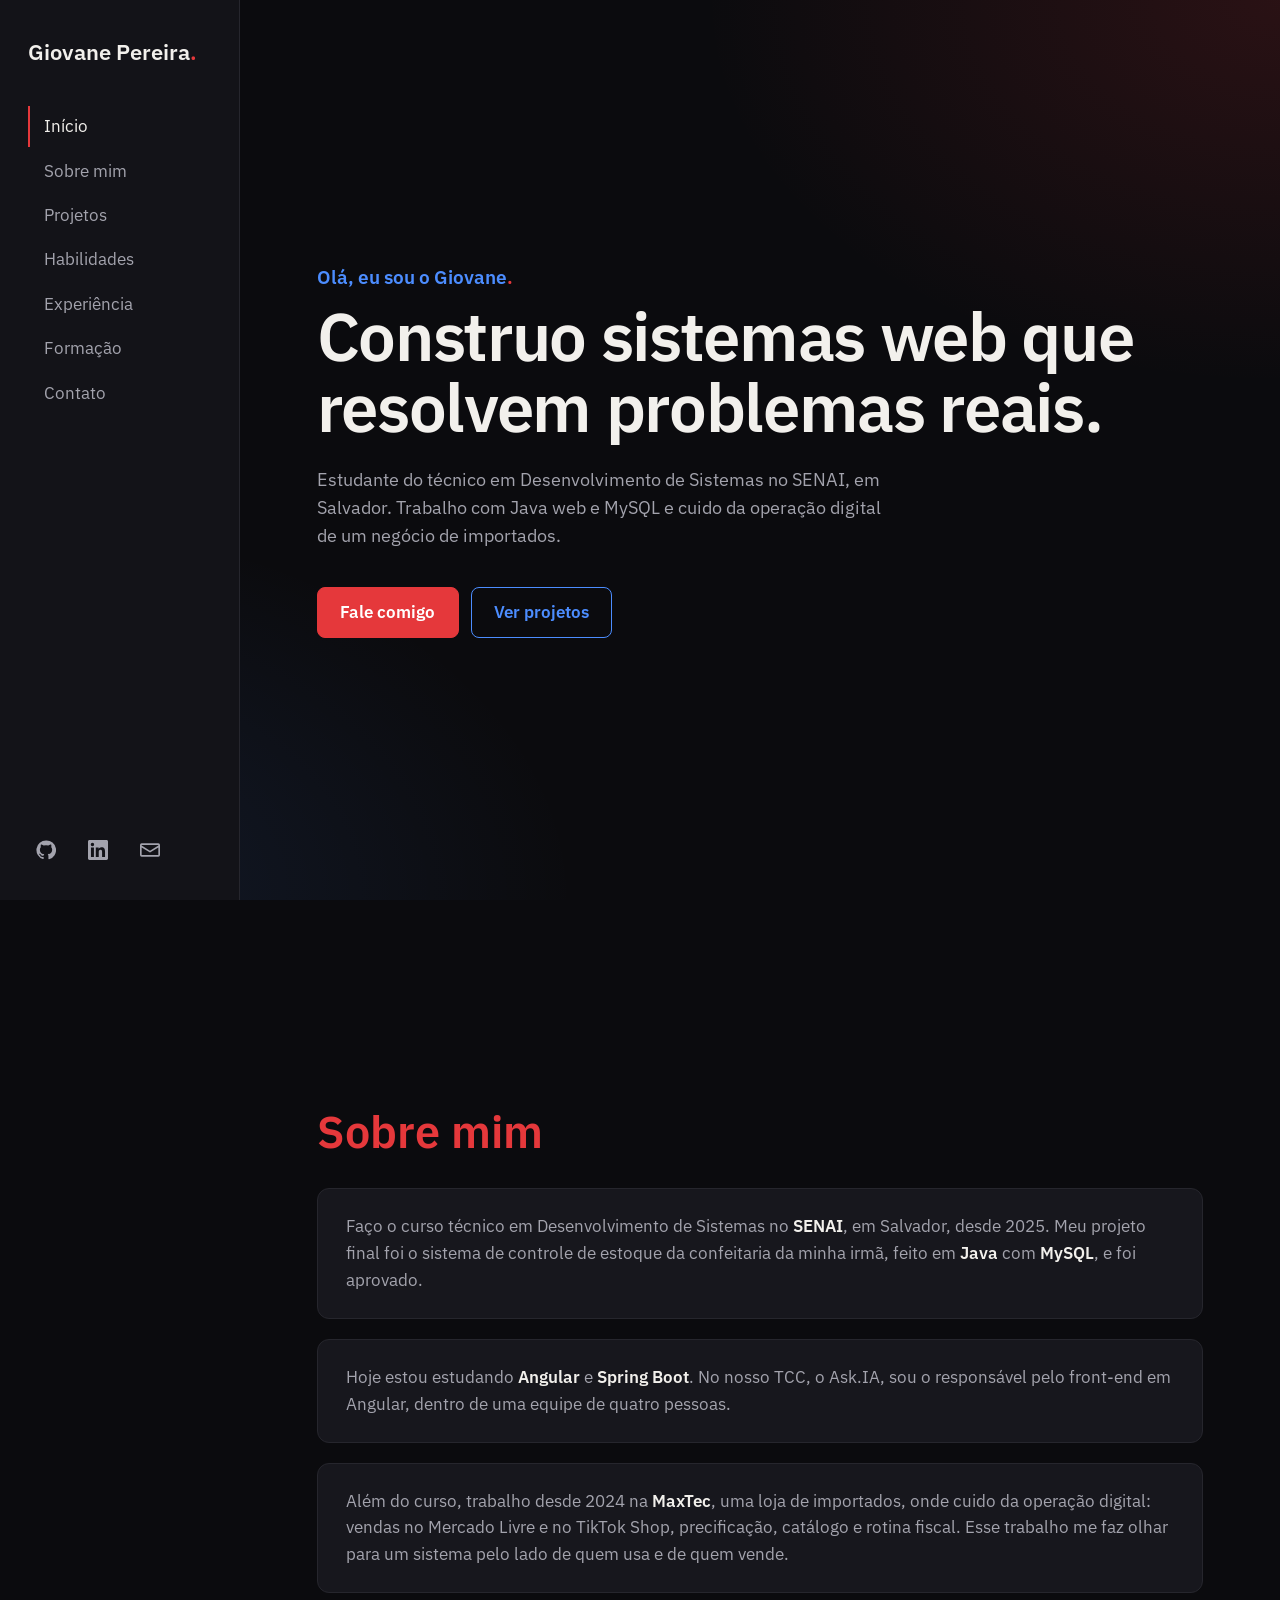
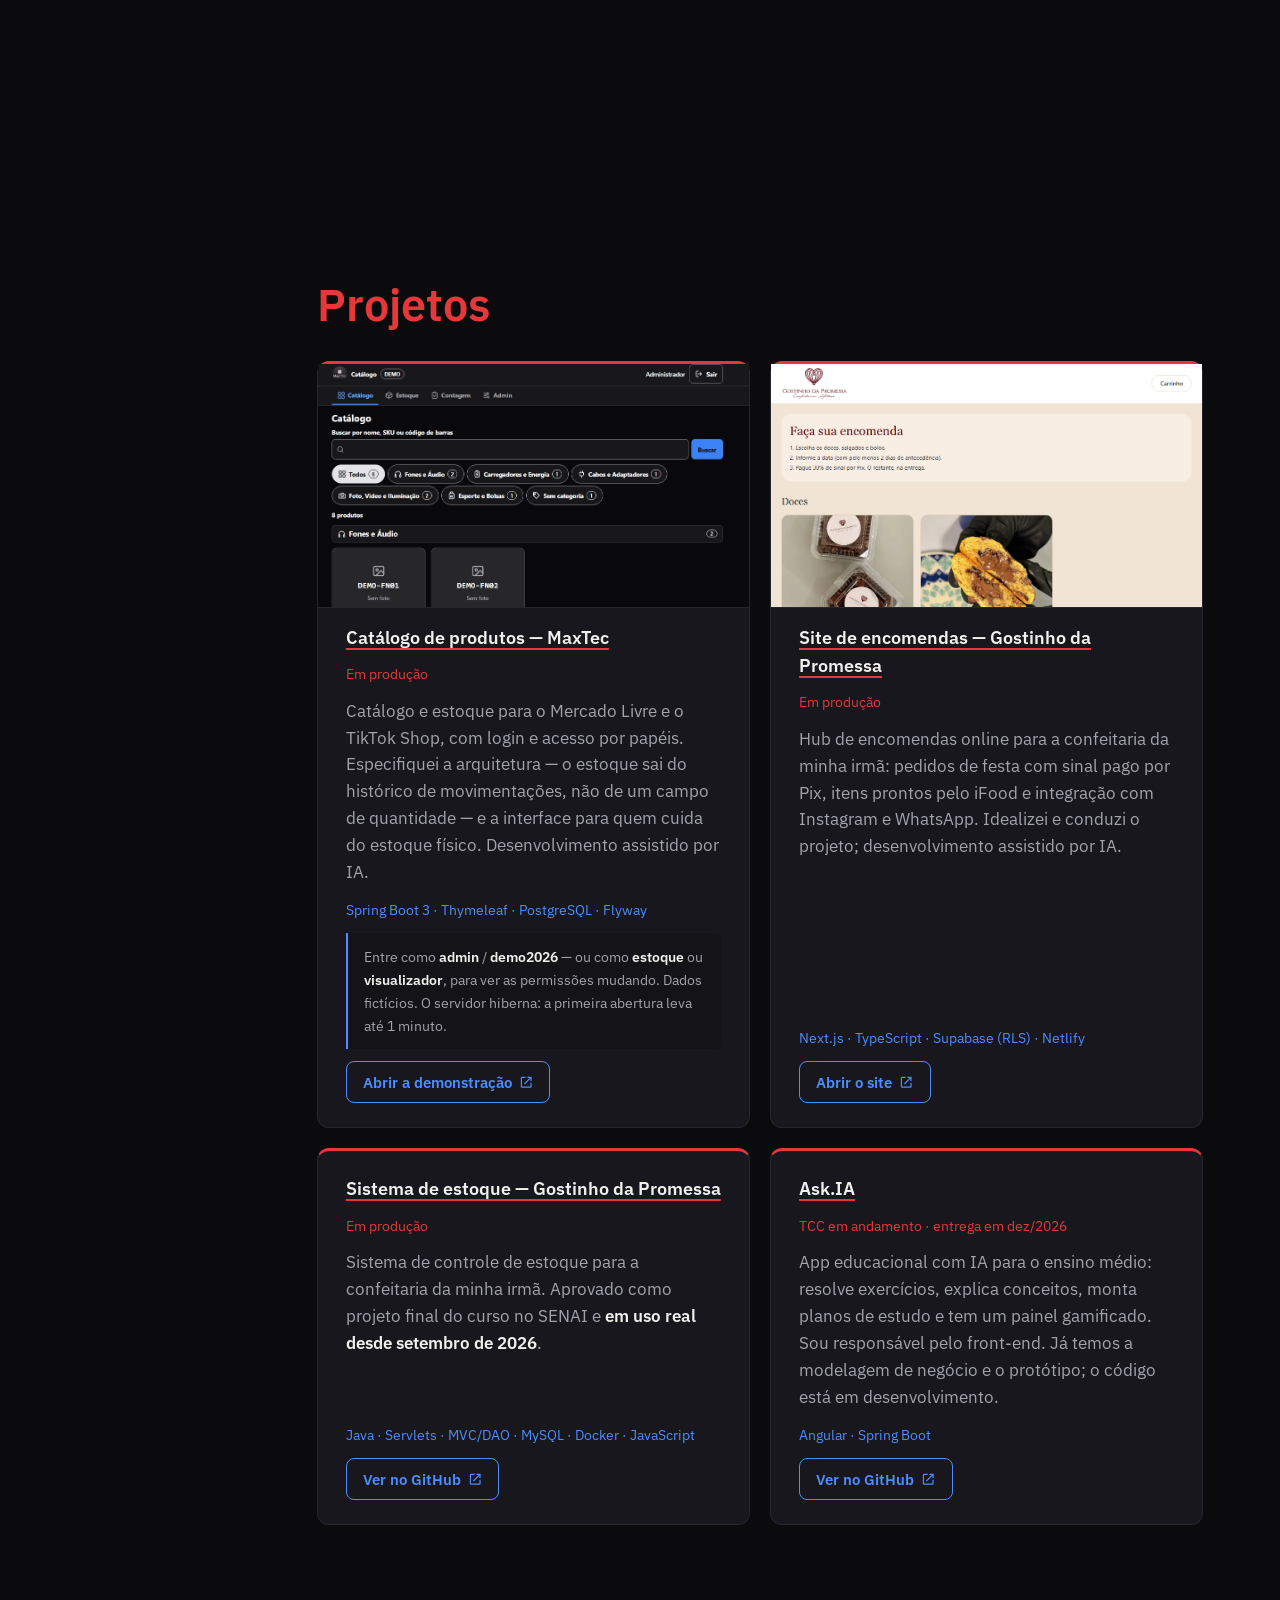
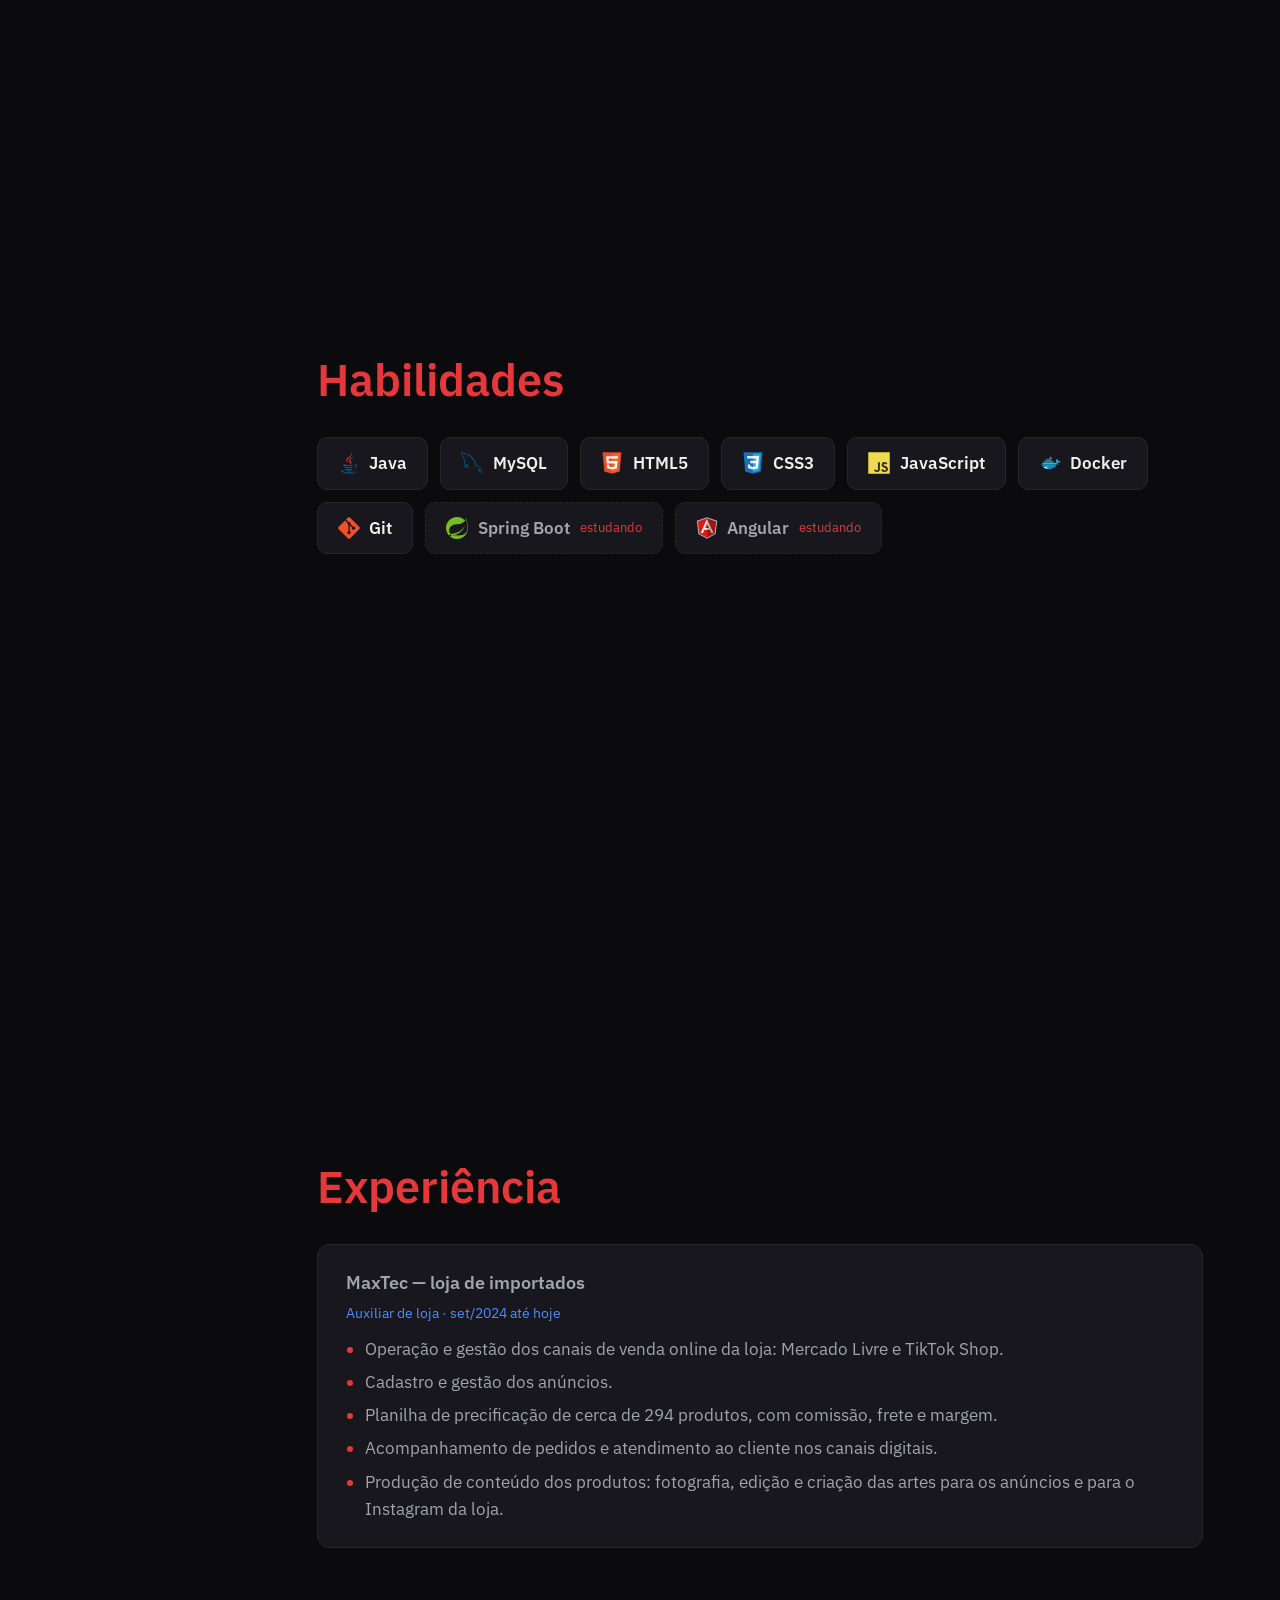
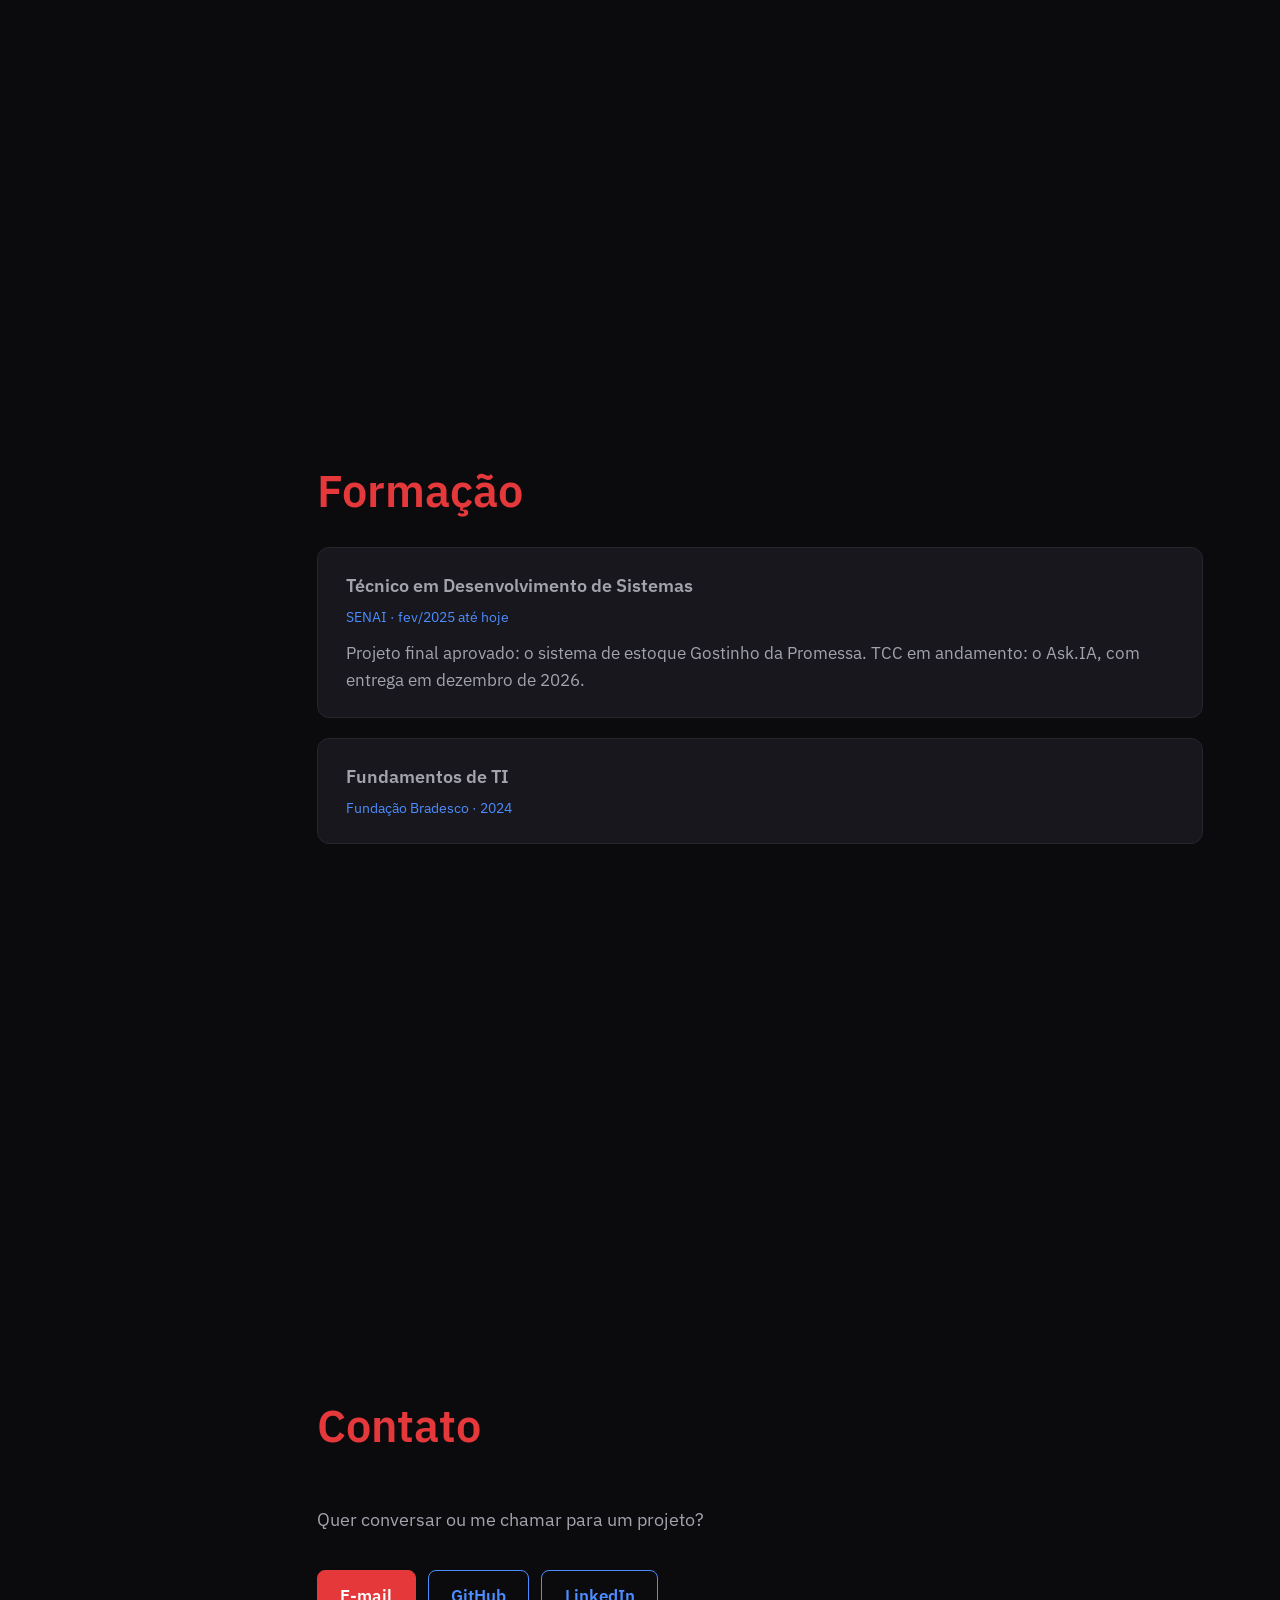
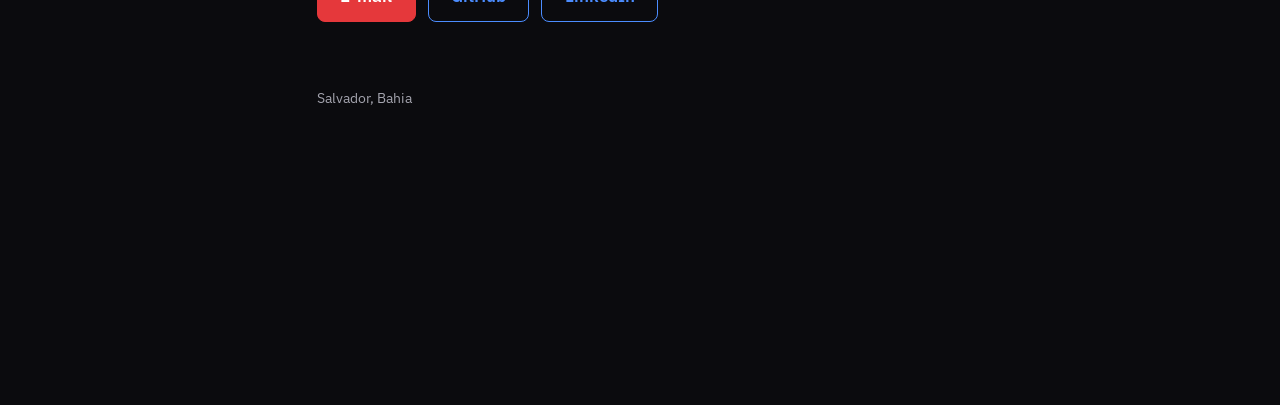
==== commit 73b418bd: "Adiciona previas dos projetos em producao - Capa no cartao da MaxTec (tela do Catalogo, tirada da de" ====
--- a/index.html
+++ b/index.html
@@ -10,7 +10,7 @@
   <link rel="preconnect" href="https://fonts.gstatic.com" crossorigin>
   <link href="https://fonts.googleapis.com/css2?family=IBM+Plex+Sans:wght@400;600&display=swap" rel="stylesheet">
   <!-- O ?v= força o navegador a baixar o CSS novo quando ele mudar -->
-  <link rel="stylesheet" href="styles.css?v=9">
+  <link rel="stylesheet" href="styles.css?v=10">
 </head>
 <body>
   <aside class="lateral">
@@ -85,21 +85,22 @@
       <h2>Projetos</h2>
       <div class="grade">
         <article class="cartao projeto">
+          <a class="previa" href="https://maxtec-catalogo-demo.onrender.com" tabindex="-1" aria-hidden="true">
+            <img src="previas/maxtec-catalogo.jpg" alt="" width="965" height="888" loading="lazy">
+          </a>
           <h3><a href="https://maxtec-catalogo-demo.onrender.com">Catálogo de produtos — MaxTec</a></h3>
           <p class="status">Em produção</p>
           <p>
-            Catálogo e controle de estoque para os canais Mercado Livre e TikTok Shop, com login e
-            acesso por papéis. Especifiquei a arquitetura — o estoque é calculado pelo histórico de
-            movimentações, não por um campo de quantidade — e a usabilidade, com uma interface
-            dedicada para quem cuida do estoque físico. Desenvolvimento assistido por IA a partir
-            das minhas especificações.
+            Catálogo e estoque para o Mercado Livre e o TikTok Shop, com login e acesso por
+            papéis. Especifiquei a arquitetura — o estoque sai do histórico de movimentações, não
+            de um campo de quantidade — e a interface para quem cuida do estoque físico.
+            Desenvolvimento assistido por IA.
           </p>
           <p class="stack">Spring Boot 3 · Thymeleaf · PostgreSQL · Flyway</p>
           <p class="nota-demo">
-            Entre como <strong>admin</strong> / <strong>demo2026</strong>. Dá para entrar também
-            como <strong>estoque</strong> ou <strong>visualizador</strong> e ver as permissões
-            mudando. Dados fictícios. O servidor é gratuito e hiberna: a primeira abertura pode
-            levar até 1 minuto.
+            Entre como <strong>admin</strong> / <strong>demo2026</strong> — ou como
+            <strong>estoque</strong> ou <strong>visualizador</strong>, para ver as permissões
+            mudando. Dados fictícios. O servidor hiberna: a primeira abertura leva até 1 minuto.
           </p>
           <a class="link-projeto" href="https://maxtec-catalogo-demo.onrender.com">Abrir a demonstração
             <svg viewBox="0 0 24 24" aria-hidden="true"><path d="M14 3h7v7h-2V6.41l-9.29 9.3-1.42-1.42 9.3-9.29H14V3Z"/><path d="M19 19H5V5h6V3H5a2 2 0 0 0-2 2v14a2 2 0 0 0 2 2h14a2 2 0 0 0 2-2v-6h-2v6Z"/></svg>
@@ -107,6 +108,9 @@
         </article>
 
         <article class="cartao projeto">
+          <a class="previa" href="https://gostinho-encomendas.netlify.app" tabindex="-1" aria-hidden="true">
+            <img src="previas/encomendas-cardapio.png" alt="" width="1042" height="932" loading="lazy">
+          </a>
           <h3><a href="https://gostinho-encomendas.netlify.app">Site de encomendas — Gostinho da Promessa</a></h3>
           <p class="status">Em produção</p>
           <p>
@@ -122,9 +126,10 @@
 
         <article class="cartao projeto">
           <h3><a href="https://github.com/giovanepdev/GostinhoDaPromessa">Sistema de estoque — Gostinho da Promessa</a></h3>
+          <p class="status">Em produção</p>
           <p>
             Sistema de controle de estoque para a confeitaria da minha irmã. Aprovado como
-            projeto final do curso no SENAI.
+            projeto final do curso no SENAI e <strong>em uso real desde setembro de 2026</strong>.
           </p>
           <p class="stack">Java · Servlets · MVC/DAO · MySQL · Docker · JavaScript</p>
           <a class="link-projeto" href="https://github.com/giovanepdev/GostinhoDaPromessa">Ver no GitHub
--- a/styles.css
+++ b/styles.css
@@ -225,6 +225,25 @@
   border-top: 3px solid var(--vermelho);
 }
 
+/* Prévia do projeto: mostra o topo da tela, que é a parte que explica o sistema */
+.previa {
+  display: block;
+  margin: -1.5rem -1.75rem 0.25rem;
+  border-bottom: 1px solid var(--grafite);
+  overflow: hidden;
+}
+
+.previa img {
+  display: block;
+  width: 100%;
+  height: auto;
+  aspect-ratio: 16 / 9;
+  object-fit: cover;
+  object-position: top;
+}
+
+.previa:hover img { opacity: 0.85; }
+
 .projeto h3 { margin: 0; }
 
 .projeto .stack { margin-top: auto; }
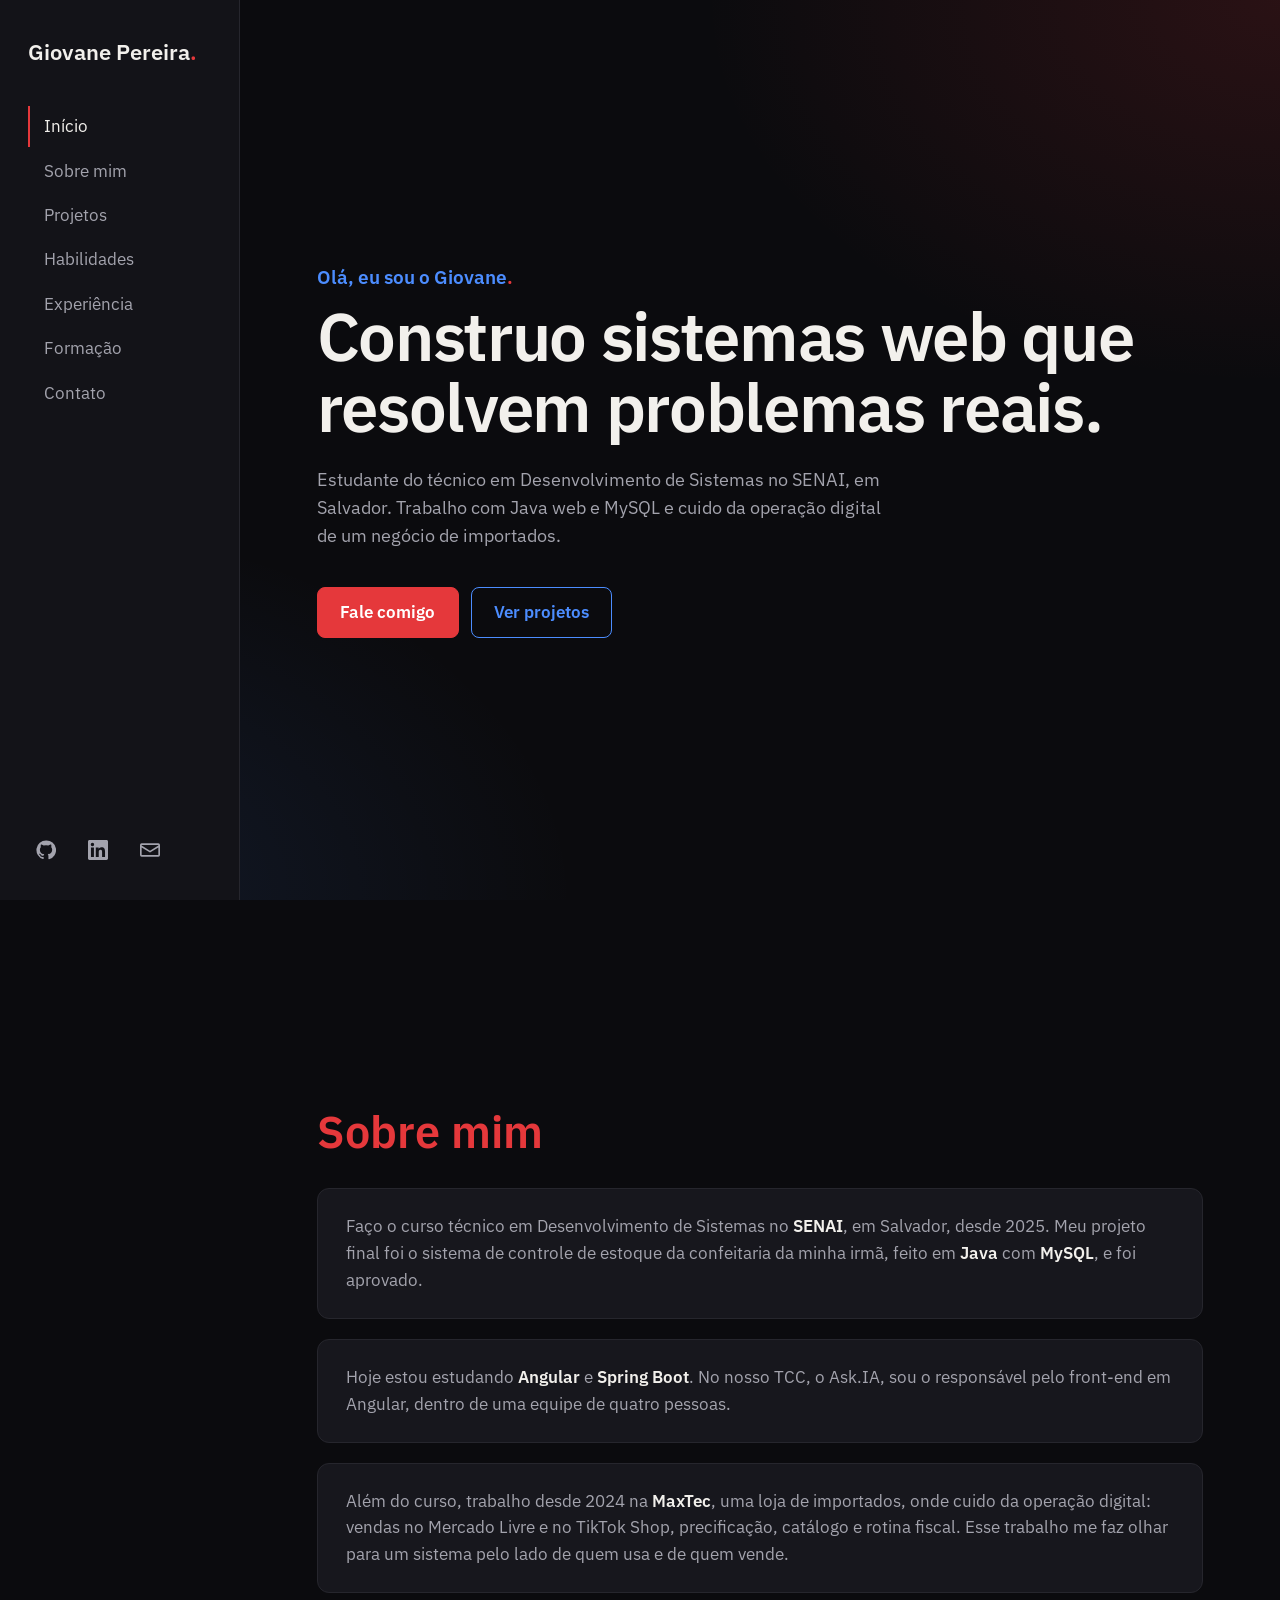
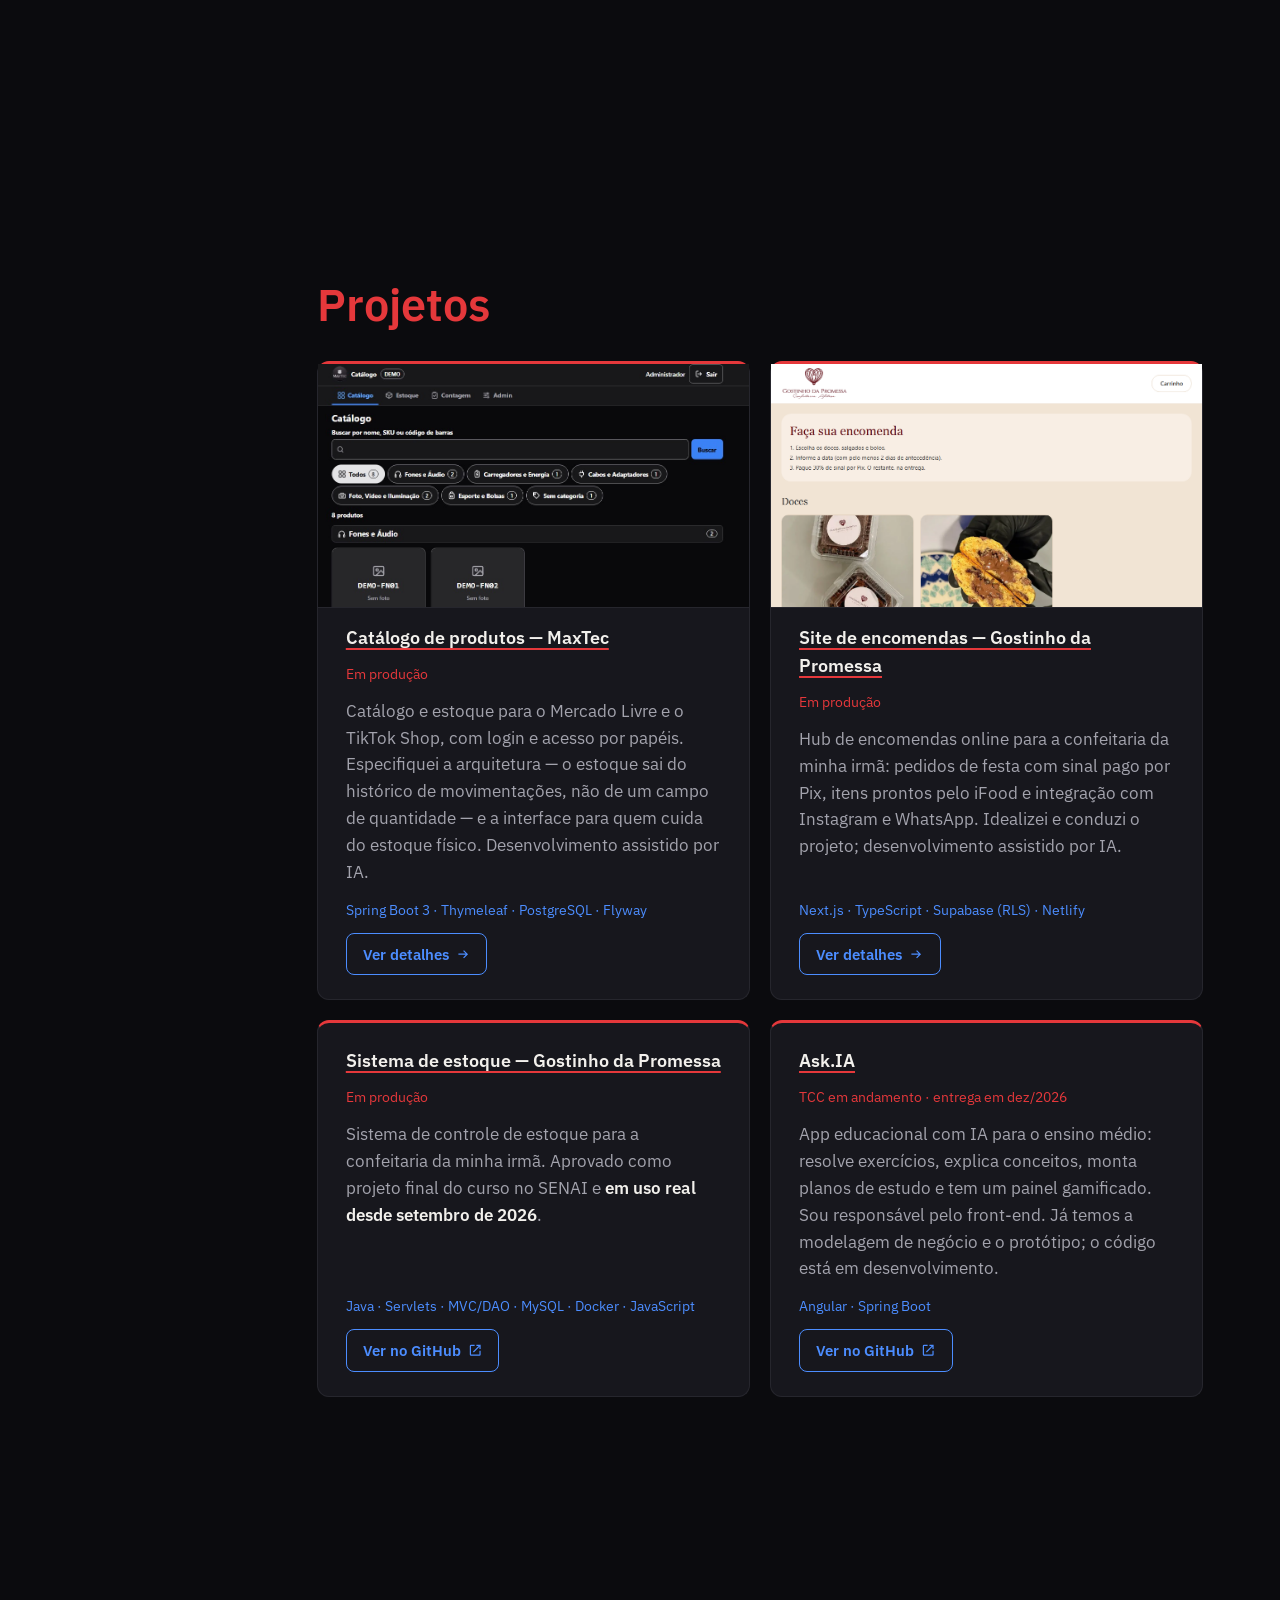
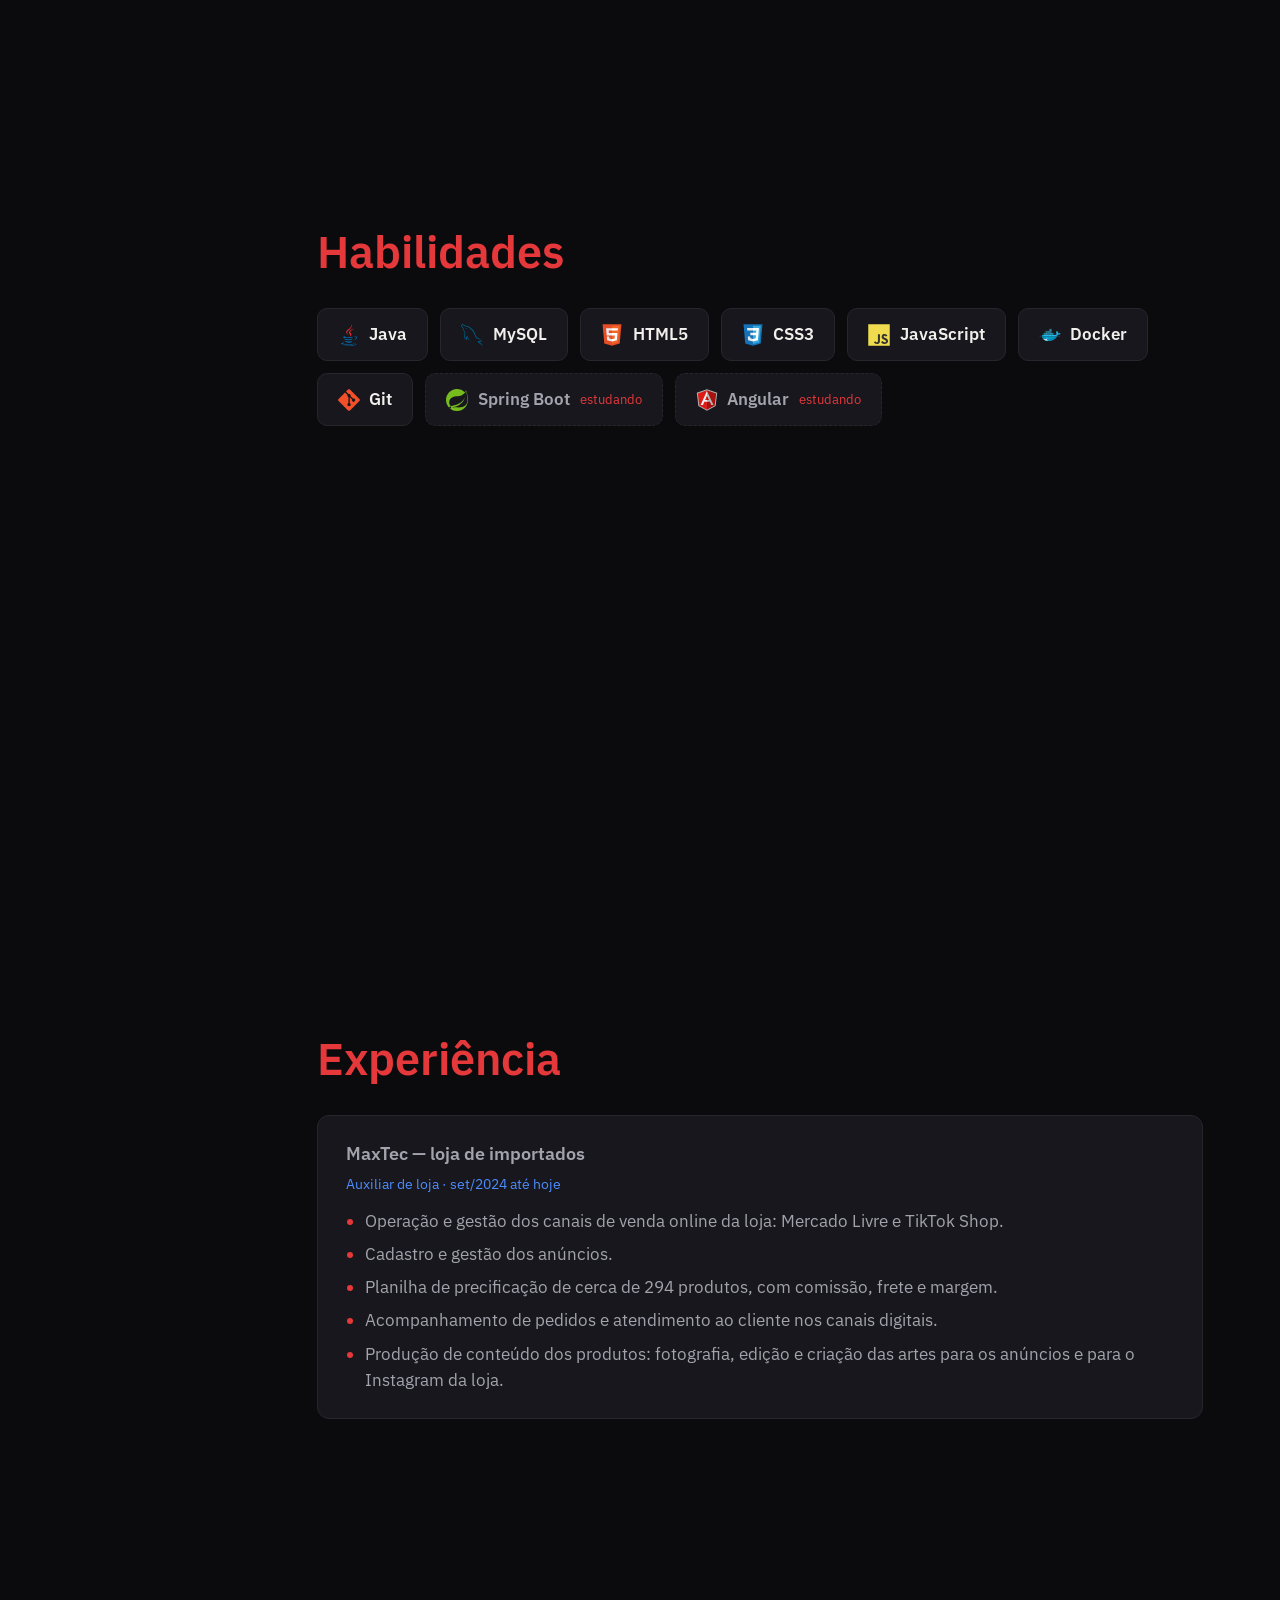
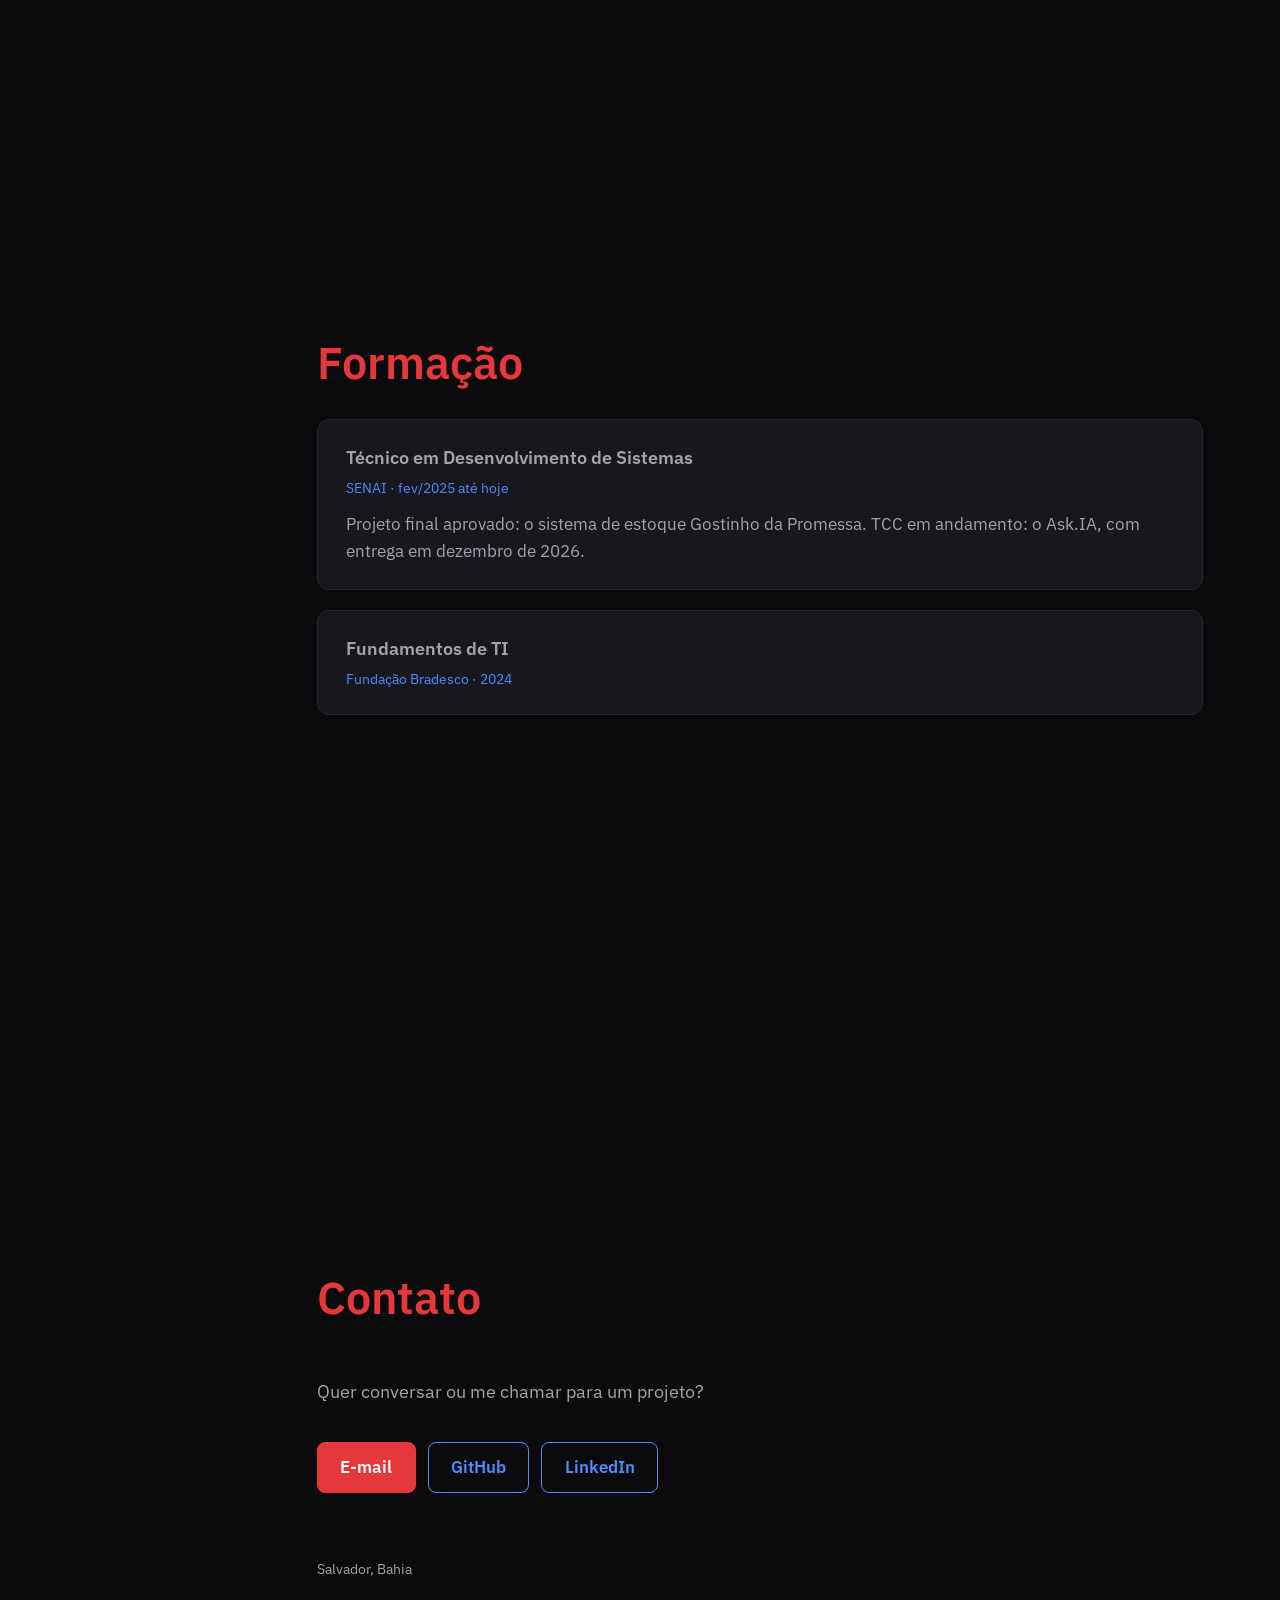
==== commit bef1786a: "Adiciona paginas de detalhe da MaxTec e do site de encomendas Cada uma traz a galeria de telas com l" ====
--- a/index.html
+++ b/index.html
@@ -10,7 +10,7 @@
   <link rel="preconnect" href="https://fonts.gstatic.com" crossorigin>
   <link href="https://fonts.googleapis.com/css2?family=IBM+Plex+Sans:wght@400;600&display=swap" rel="stylesheet">
   <!-- O ?v= força o navegador a baixar o CSS novo quando ele mudar -->
-  <link rel="stylesheet" href="styles.css?v=10">
+  <link rel="stylesheet" href="styles.css?v=11">
 </head>
 <body>
   <aside class="lateral">
@@ -85,10 +85,10 @@
       <h2>Projetos</h2>
       <div class="grade">
         <article class="cartao projeto">
-          <a class="previa" href="https://maxtec-catalogo-demo.onrender.com" tabindex="-1" aria-hidden="true">
+          <a class="previa" href="detalhe-maxtec.html" tabindex="-1" aria-hidden="true">
             <img src="previas/maxtec-catalogo.jpg" alt="" width="965" height="888" loading="lazy">
           </a>
-          <h3><a href="https://maxtec-catalogo-demo.onrender.com">Catálogo de produtos — MaxTec</a></h3>
+          <h3><a href="detalhe-maxtec.html">Catálogo de produtos — MaxTec</a></h3>
           <p class="status">Em produção</p>
           <p>
             Catálogo e estoque para o Mercado Livre e o TikTok Shop, com login e acesso por
@@ -97,21 +97,16 @@
             Desenvolvimento assistido por IA.
           </p>
           <p class="stack">Spring Boot 3 · Thymeleaf · PostgreSQL · Flyway</p>
-          <p class="nota-demo">
-            Entre como <strong>admin</strong> / <strong>demo2026</strong> — ou como
-            <strong>estoque</strong> ou <strong>visualizador</strong>, para ver as permissões
-            mudando. Dados fictícios. O servidor hiberna: a primeira abertura leva até 1 minuto.
-          </p>
-          <a class="link-projeto" href="https://maxtec-catalogo-demo.onrender.com">Abrir a demonstração
-            <svg viewBox="0 0 24 24" aria-hidden="true"><path d="M14 3h7v7h-2V6.41l-9.29 9.3-1.42-1.42 9.3-9.29H14V3Z"/><path d="M19 19H5V5h6V3H5a2 2 0 0 0-2 2v14a2 2 0 0 0 2 2h14a2 2 0 0 0 2-2v-6h-2v6Z"/></svg>
-          </a>
-        </article>
-
-        <article class="cartao projeto">
-          <a class="previa" href="https://gostinho-encomendas.netlify.app" tabindex="-1" aria-hidden="true">
+          <a class="link-projeto" href="detalhe-maxtec.html">Ver detalhes
+            <svg viewBox="0 0 24 24" aria-hidden="true"><path d="M13.3 5.3 11.9 6.7l4.3 4.3H4v2h12.2l-4.3 4.3 1.4 1.4 6.7-6.7-6.7-6.7Z"/></svg>
+          </a>
+        </article>
+
+        <article class="cartao projeto">
+          <a class="previa" href="detalhe-encomendas.html" tabindex="-1" aria-hidden="true">
             <img src="previas/encomendas-cardapio.png" alt="" width="1042" height="932" loading="lazy">
           </a>
-          <h3><a href="https://gostinho-encomendas.netlify.app">Site de encomendas — Gostinho da Promessa</a></h3>
+          <h3><a href="detalhe-encomendas.html">Site de encomendas — Gostinho da Promessa</a></h3>
           <p class="status">Em produção</p>
           <p>
             Hub de encomendas online para a confeitaria da minha irmã: pedidos de festa com sinal
@@ -119,8 +114,8 @@
             Idealizei e conduzi o projeto; desenvolvimento assistido por IA.
           </p>
           <p class="stack">Next.js · TypeScript · Supabase (RLS) · Netlify</p>
-          <a class="link-projeto" href="https://gostinho-encomendas.netlify.app">Abrir o site
-            <svg viewBox="0 0 24 24" aria-hidden="true"><path d="M14 3h7v7h-2V6.41l-9.29 9.3-1.42-1.42 9.3-9.29H14V3Z"/><path d="M19 19H5V5h6V3H5a2 2 0 0 0-2 2v14a2 2 0 0 0 2 2h14a2 2 0 0 0 2-2v-6h-2v6Z"/></svg>
+          <a class="link-projeto" href="detalhe-encomendas.html">Ver detalhes
+            <svg viewBox="0 0 24 24" aria-hidden="true"><path d="M13.3 5.3 11.9 6.7l4.3 4.3H4v2h12.2l-4.3 4.3 1.4 1.4 6.7-6.7-6.7-6.7Z"/></svg>
           </a>
         </article>
 
--- a/styles.css
+++ b/styles.css
@@ -372,6 +372,81 @@
   font-size: 0.9rem;
 }
 
+/* Páginas de detalhe de um projeto */
+
+.pagina-detalhe main {
+  margin-left: 0;
+  padding: 0 clamp(1.5rem, 6vw, 5rem) 6rem;
+}
+
+.topo {
+  display: flex;
+  flex-wrap: wrap;
+  gap: 1rem;
+  align-items: center;
+  justify-content: space-between;
+  padding: 1.25rem clamp(1.5rem, 6vw, 5rem);
+  margin-bottom: 3rem;
+  background: var(--superficie);
+  border-bottom: 1px solid var(--grafite);
+}
+
+.topo .marca {
+  margin: 0;
+  font-size: 1.2rem;
+}
+
+.voltar {
+  color: var(--texto-fraco);
+  font-weight: 600;
+  text-decoration: none;
+}
+
+.voltar:hover { color: var(--azul); }
+
+.detalhe { max-width: 62rem; }
+
+.detalhe h1 {
+  max-width: none;
+  margin: 0.4rem 0 0;
+  font-size: clamp(2rem, 4.5vw, 3.2rem);
+}
+
+.detalhe h2 {
+  margin: 3rem 0 1rem;
+  font-size: 1.5rem;
+}
+
+.detalhe .lista { color: var(--texto-fraco); }
+
+.galeria {
+  display: grid;
+  grid-template-columns: repeat(auto-fit, minmax(20rem, 1fr));
+  gap: 1.5rem;
+  margin-top: 2.5rem;
+}
+
+.galeria figure {
+  margin: 0;
+  background: var(--cartao);
+  border: 1px solid var(--grafite);
+  border-radius: 12px;
+  overflow: hidden;
+}
+
+.galeria img {
+  display: block;
+  width: 100%;
+  height: auto;
+  border-bottom: 1px solid var(--grafite);
+}
+
+.galeria figcaption {
+  padding: 0.9rem 1.1rem;
+  color: var(--texto-fraco);
+  font-size: 0.9rem;
+}
+
 /* Telas estreitas: a barra lateral vira um menu fixo no topo */
 
 @media (max-width: 820px) {
